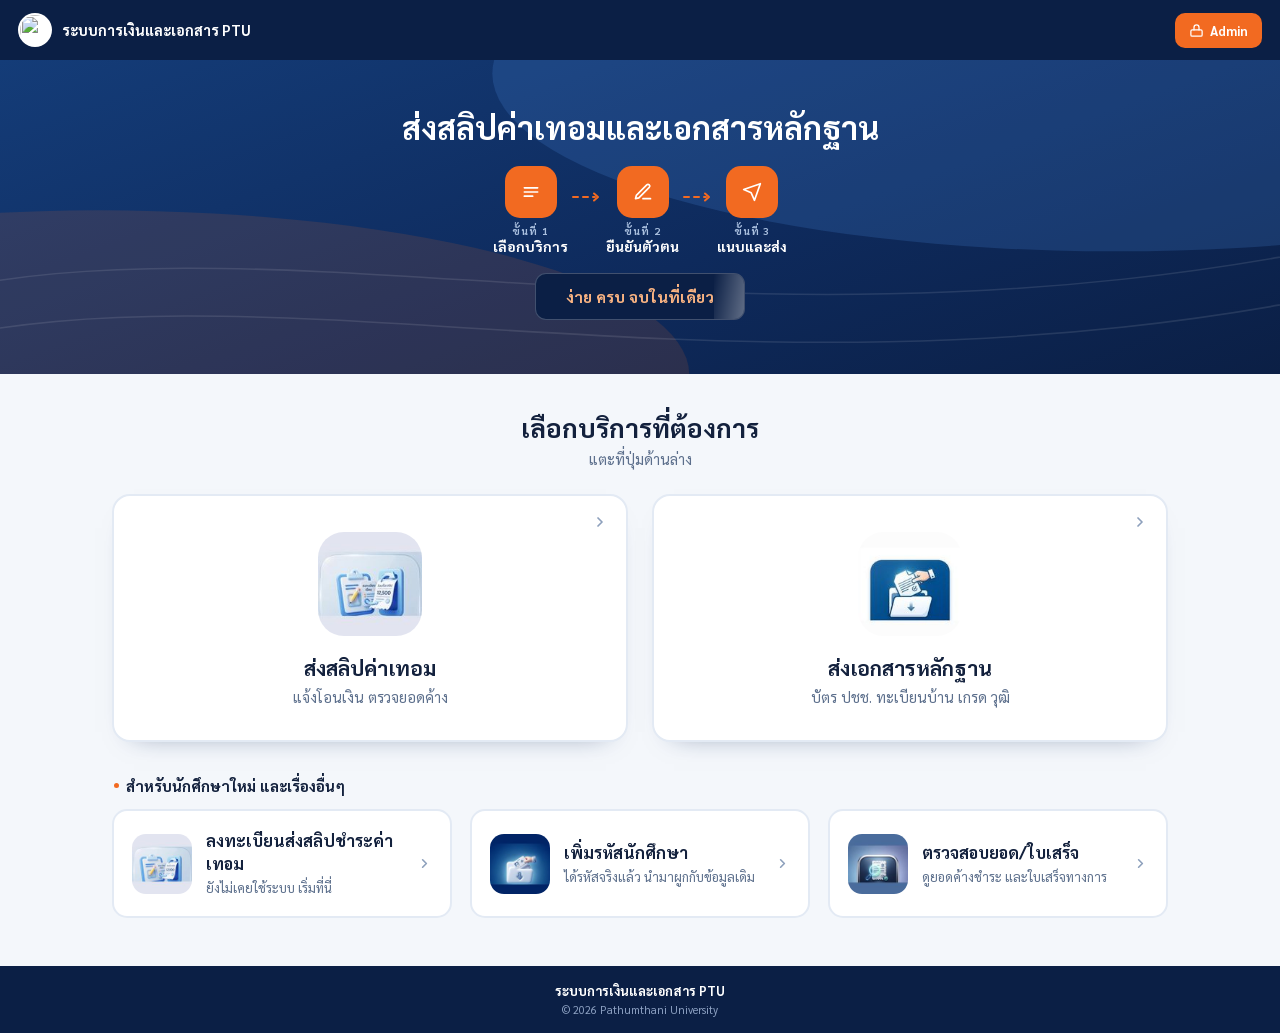
==== index.html @ a4161650 "Add files via upload" ====
<!doctype html>
<html lang="th">
<head>
<meta charset="utf-8">
<meta name="viewport" content="width=device-width,initial-scale=1,viewport-fit=cover">
<title>ระบบการเงินและเอกสาร PTU</title>
<link rel="icon" href="logo.png">
<link rel="manifest" href="manifest.json">
<meta name="theme-color" content="#0B1F45">
<link rel="apple-touch-icon" href="icon-192.png">
<link rel="stylesheet" href="https://fonts.googleapis.com/css2?family=Sarabun:wght@400;600;700&display=swap">
<style>
*{box-sizing:border-box;-webkit-tap-highlight-color:transparent}
body{margin:0;font-family:Sarabun,system-ui,sans-serif;color:#13213D;background:#F4F7FB;
min-height:100dvh;display:flex;flex-direction:column}
@keyframes up{from{opacity:0;transform:translateY(20px)}to{opacity:1;transform:none}}
@keyframes pop{0%{opacity:0;transform:scale(.88)}60%{transform:scale(1.04)}100%{opacity:1;transform:scale(1)}}
@keyframes dash{to{stroke-dashoffset:-20}}
@keyframes sweep{0%{transform:translateX(-120%)}60%,100%{transform:translateX(230%)}}
.u{animation:up .65s cubic-bezier(.2,.8,.3,1) both}
.p{animation:pop .55s cubic-bezier(.2,.9,.3,1.1) both}
.dash{stroke-dasharray:5 5;animation:dash 1.1s linear infinite}

header{background:#0B1F45;height:60px;padding:0 18px;display:flex;align-items:center;
justify-content:space-between;gap:12px;padding-top:env(safe-area-inset-top);height:calc(60px + env(safe-area-inset-top))}
.brand{display:flex;align-items:center;gap:10px;min-width:0}
.brand img{width:34px;height:34px;border-radius:50%;background:#fff;object-fit:contain;padding:2px;flex-shrink:0}
.brand span{color:#fff;font-size:14.5px;font-weight:700;white-space:nowrap;overflow:hidden;text-overflow:ellipsis}
.admin{display:flex;align-items:center;gap:6px;text-decoration:none;color:#fff;font-size:13px;font-weight:700;
background:#F26A21;border-radius:10px;padding:9px 14px;flex-shrink:0;transition:filter .18s,transform .18s}
.admin:active{transform:scale(.95)}

.hero{position:relative;overflow:hidden;background:linear-gradient(160deg,#143C78,#0E2A5C 58%,#0B1F45);
padding:26px 20px 28px;text-align:center}
.hero svg.bg{position:absolute;inset:0;width:100%;height:100%}
.hero h1{position:relative;margin:0;color:#fff;font-size:22px;font-weight:700;line-height:1.45}
.steps{position:relative;display:flex;align-items:center;justify-content:center;gap:4px;margin-top:16px;flex-wrap:wrap}
.step{text-align:center}
.step i{display:flex;width:42px;height:42px;margin:0 auto;border-radius:13px;background:#F26A21;
align-items:center;justify-content:center}
.step b{display:block;color:#A9BFDE;font-size:9.5px;font-weight:700;letter-spacing:1.1px;margin-top:6px}
.step em{display:block;color:#fff;font-size:12px;font-weight:700;font-style:normal}
.badge{position:relative;overflow:hidden;display:inline-block;margin-top:18px;background:#0B1F45;
border:1px solid rgba(255,255,255,.22);color:#F9B382;font-size:14px;font-weight:700;padding:11px 24px;border-radius:11px}
.badge::after{content:"";position:absolute;top:0;bottom:0;width:40%;
background:linear-gradient(100deg,transparent,rgba(255,255,255,.42),transparent);animation:sweep 4.5s ease-in-out infinite}

main{flex:1;width:100%;max-width:720px;margin:0 auto;padding:20px 18px calc(24px + env(safe-area-inset-bottom))}
.lead{text-align:center}
.lead h2{margin:0;font-size:19px;font-weight:700}
.lead p{margin:5px 0 0;font-size:13.5px;color:#5C6F8C}
.stack{display:flex;flex-direction:column;gap:13px;margin-top:16px}
.tile,.row{display:flex;align-items:center;gap:14px;text-decoration:none;color:inherit;background:#fff;
border:2px solid #E3EAF4;border-radius:18px;padding:16px;
transition:transform .22s cubic-bezier(.2,.8,.3,1),box-shadow .22s,border-color .22s}
.tile{box-shadow:0 12px 26px -22px rgba(14,42,92,.6)}
.row{border-radius:15px;padding:13px 14px}
.tile:hover,.row:hover{transform:translateY(-4px);border-color:#F26A21;box-shadow:0 20px 36px -24px rgba(14,42,92,.55)}
.tile:active,.row:active{transform:translateY(0) scale(.99)}
.ico{border-radius:16px;overflow:hidden;flex-shrink:0}
.tile .ico{width:60px;height:60px}
.row .ico{width:48px;height:48px;border-radius:14px}
.ico img{width:100%;height:100%;object-fit:cover;display:block}
.tx{flex:1;min-width:0}
.tile .tx b{font-size:17.5px}
.row .tx b{font-size:15.5px}
.tx b{display:block;font-weight:700;line-height:1.35}
.tx span{display:block;font-size:13px;color:#5C6F8C;margin-top:4px;line-height:1.5}
.arw{flex-shrink:0;transition:transform .2s}
.tile:hover .arw,.row:hover .arw{transform:translateX(3px)}
.sect{display:flex;align-items:center;gap:7px;margin:22px 0 10px 2px}
.sect i{width:5px;height:5px;border-radius:50%;background:#F26A21}
.sect b{font-size:13px;font-weight:700}

footer{background:#0B1F45;padding:16px 20px calc(16px + env(safe-area-inset-bottom));text-align:center}
footer b{display:block;color:#fff;font-size:13px;font-weight:700}
footer span{display:block;color:#8FA3C4;font-size:11px;margin-top:3px}
@media (min-width:900px){
  .hero{padding:44px 32px 50px}
  .hero h1{font-size:32px}
  .hero h1 br{display:none}
  .step i{width:52px;height:52px;border-radius:15px}
  .step em{font-size:14px}
  .step b{font-size:10.5px}
  .badge{font-size:15.5px;padding:12px 30px}
  main{max-width:1120px;padding:36px 32px 48px}
  .lead h2{font-size:26px}
  .lead p{font-size:15px}
  .duo{display:grid;grid-template-columns:repeat(2,minmax(0,1fr));gap:24px;margin-top:26px}
  .duo .tile{flex-direction:column;text-align:center;padding:36px 28px 32px;position:relative;gap:18px}
  .duo .tile .ico{width:104px;height:104px;border-radius:26px}
  .duo .tile .tx b{font-size:21px}
  .duo .tile .tx span{font-size:14.5px}
  .duo .tile .arw{position:absolute;top:18px;right:18px}
  .sect{margin:34px 0 14px 2px}
  .sect b{font-size:15px}
  .trio{display:grid;grid-template-columns:repeat(3,minmax(0,1fr));gap:18px}
  .trio .row{padding:18px}
  .trio .row .ico{width:60px;height:60px}
  .trio .row .tx b{font-size:16.5px}
}
@media (min-width:1400px){ main{max-width:1240px} }
@media (prefers-reduced-motion:reduce){*{animation:none!important;transition:none!important}}
</style>
</head>
<body>

<header>
  <div class="brand"><img src="logo.png" alt=""><span>ระบบการเงินและเอกสาร PTU</span></div>
  <a class="admin" href="docs.html#admin">
    <svg width="15" height="15" viewBox="0 0 24 24" fill="none" stroke="#fff" stroke-width="2" stroke-linecap="round" stroke-linejoin="round" aria-hidden="true"><rect x="3" y="11" width="18" height="10" rx="2"/><path d="M8 11V7a4 4 0 0 1 8 0v4"/></svg>
    Admin</a>
</header>

<div class="hero">
  <svg class="bg" viewBox="0 0 390 230" preserveAspectRatio="none" aria-hidden="true">
    <ellipse cx="340" cy="10" rx="190" ry="130" fill="#4A8BE0" opacity=".2"/>
    <ellipse cx="30" cy="230" rx="180" ry="120" fill="#F26A21" opacity=".13"/>
    <g fill="none" stroke="#fff" stroke-width="1.1" opacity=".1"><path d="M-20 170 C 90 110, 230 230, 420 130"/><path d="M-20 205 C 90 145, 230 265, 420 165"/></g>
  </svg>
  <h1 class="u">ส่งสลิปค่าเทอม<br>และเอกสารหลักฐาน</h1>
  <div class="steps">
    <div class="step p" style="animation-delay:.15s"><i><svg width="20" height="20" viewBox="0 0 24 24" fill="none" stroke="#fff" stroke-width="2" stroke-linecap="round" aria-hidden="true"><path d="M4 7h16M4 12h16M4 17h10"/></svg></i><b>ขั้นที่ 1</b><em>เลือกบริการ</em></div>
    <svg width="30" height="10" viewBox="0 0 30 10" fill="none" aria-hidden="true" style="margin-bottom:28px"><path class="dash" d="M1 5h22" stroke="#F26A21" stroke-width="2" stroke-linecap="round"/><path d="m22 1.5 4 3.5-4 3.5" stroke="#F26A21" stroke-width="2" stroke-linecap="round" stroke-linejoin="round"/></svg>
    <div class="step p" style="animation-delay:.3s"><i><svg width="20" height="20" viewBox="0 0 24 24" fill="none" stroke="#fff" stroke-width="2" stroke-linecap="round" stroke-linejoin="round" aria-hidden="true"><path d="M12 20h9"/><path d="M16.5 3.5a2.1 2.1 0 0 1 3 3L7 19l-4 1 1-4Z"/></svg></i><b>ขั้นที่ 2</b><em>ยืนยันตัวตน</em></div>
    <svg width="30" height="10" viewBox="0 0 30 10" fill="none" aria-hidden="true" style="margin-bottom:28px"><path class="dash" d="M1 5h22" stroke="#F26A21" stroke-width="2" stroke-linecap="round"/><path d="m22 1.5 4 3.5-4 3.5" stroke="#F26A21" stroke-width="2" stroke-linecap="round" stroke-linejoin="round"/></svg>
    <div class="step p" style="animation-delay:.45s"><i><svg width="20" height="20" viewBox="0 0 24 24" fill="none" stroke="#fff" stroke-width="2" stroke-linecap="round" stroke-linejoin="round" aria-hidden="true"><path d="m22 2-7 20-4-9-9-4Z"/></svg></i><b>ขั้นที่ 3</b><em>แนบและส่ง</em></div>
  </div>
  <div class="badge u" style="animation-delay:.6s">ง่าย ครบ จบในที่เดียว</div>
</div>

<main>
  <div class="lead u" style="animation-delay:.45s">
    <h2>เลือกบริการที่ต้องการ</h2>
    <p>แตะที่ปุ่มด้านล่าง</p>
  </div>

  <div class="stack duo">
    <a class="tile u" style="animation-delay:.6s" href="https://script.google.com/macros/s/AKfycbxVD47cLabkuZlfe2T8d31S-Cfo8j84f1eBBVYE61NaCPPn97bfvMx2ZOG9tn7QmLOdkg/exec?m=pay">
      <span class="ico"><img src="[data-uri]" alt=""></span>
      <span class="tx"><b>ส่งสลิปค่าเทอม</b><span>แจ้งโอนเงิน ตรวจยอดค้าง</span></span>
      <svg class="arw" width="16" height="16" viewBox="0 0 24 24" fill="none" stroke="#8DA0BC" stroke-width="2.6" stroke-linecap="round" stroke-linejoin="round" aria-hidden="true"><path d="m9 6 6 6-6 6"/></svg>
    </a>

    <a class="tile u" style="animation-delay:.72s" href="docs.html">
      <span class="ico"><img src="[data-uri]" alt=""></span>
      <span class="tx"><b>ส่งเอกสารหลักฐาน</b><span>บัตร ปชช. ทะเบียนบ้าน เกรด วุฒิ</span></span>
      <svg class="arw" width="16" height="16" viewBox="0 0 24 24" fill="none" stroke="#8DA0BC" stroke-width="2.6" stroke-linecap="round" stroke-linejoin="round" aria-hidden="true"><path d="m9 6 6 6-6 6"/></svg>
    </a>
  </div>

  <div class="sect u" style="animation-delay:.84s"><i></i><b>สำหรับนักศึกษาใหม่ และเรื่องอื่นๆ</b></div>

  <div class="stack trio" style="margin-top:0">
    <a class="row u" style="animation-delay:.9s" href="https://script.google.com/macros/s/AKfycbxVD47cLabkuZlfe2T8d31S-Cfo8j84f1eBBVYE61NaCPPn97bfvMx2ZOG9tn7QmLOdkg/exec?m=register">
      <span class="ico"><img src="[data-uri]" alt=""></span>
      <span class="tx"><b>ลงทะเบียนส่งสลิปชำระค่าเทอม</b><span>ยังไม่เคยใช้ระบบ เริ่มที่นี่</span></span>
      <svg class="arw" width="15" height="15" viewBox="0 0 24 24" fill="none" stroke="#8DA0BC" stroke-width="2.6" stroke-linecap="round" stroke-linejoin="round" aria-hidden="true"><path d="m9 6 6 6-6 6"/></svg>
    </a>

    <a class="row u" style="animation-delay:.96s" href="https://script.google.com/macros/s/AKfycbxVD47cLabkuZlfe2T8d31S-Cfo8j84f1eBBVYE61NaCPPn97bfvMx2ZOG9tn7QmLOdkg/exec?m=linkid">
      <span class="ico"><img src="[data-uri]" alt=""></span>
      <span class="tx"><b>เพิ่มรหัสนักศึกษา</b><span>ได้รหัสจริงแล้ว นำมาผูกกับข้อมูลเดิม</span></span>
      <svg class="arw" width="15" height="15" viewBox="0 0 24 24" fill="none" stroke="#8DA0BC" stroke-width="2.6" stroke-linecap="round" stroke-linejoin="round" aria-hidden="true"><path d="m9 6 6 6-6 6"/></svg>
    </a>

    <a class="row u" style="animation-delay:1.02s" href="https://script.google.com/macros/s/AKfycbxVD47cLabkuZlfe2T8d31S-Cfo8j84f1eBBVYE61NaCPPn97bfvMx2ZOG9tn7QmLOdkg/exec?m=check">
      <span class="ico"><img src="[data-uri]" alt=""></span>
      <span class="tx"><b>ตรวจสอบยอด/ใบเสร็จ</b><span>ดูยอดค้างชำระ และใบเสร็จทางการ</span></span>
      <svg class="arw" width="15" height="15" viewBox="0 0 24 24" fill="none" stroke="#8DA0BC" stroke-width="2.6" stroke-linecap="round" stroke-linejoin="round" aria-hidden="true"><path d="m9 6 6 6-6 6"/></svg>
    </a>
  </div>
</main>

<footer>
  <b>ระบบการเงินและเอกสาร PTU</b>
  <span>© 2026 Pathumthani University</span>
</footer>

<script>
if ("serviceWorker" in navigator) addEventListener("load", () => navigator.serviceWorker.register("sw.js"));
</script>
</body>
</html>
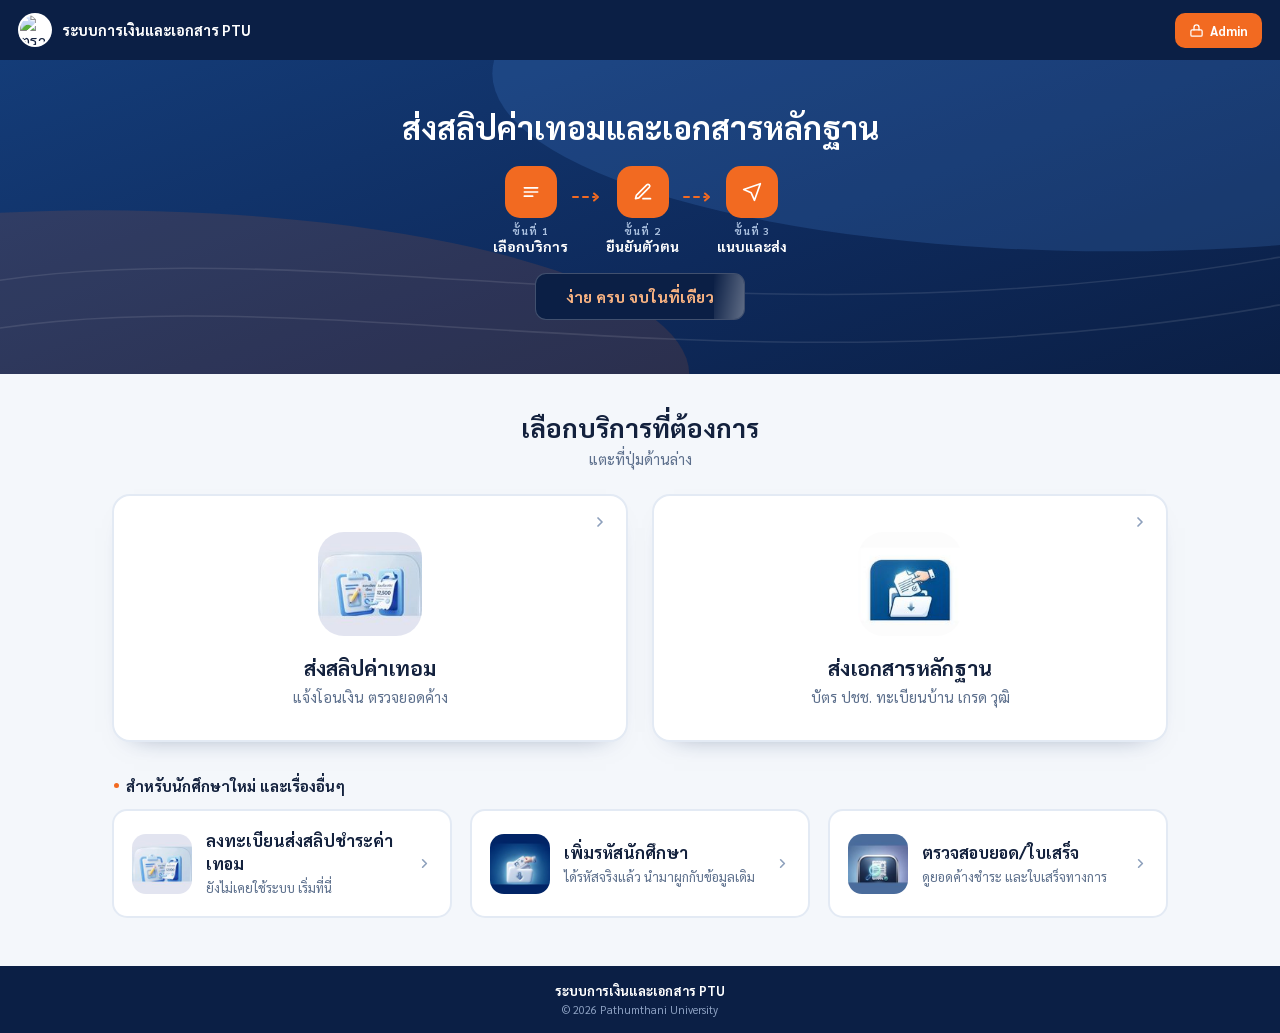
==== commit e1320646: "index.html" ====
--- a/index.html
+++ b/index.html
@@ -4,7 +4,7 @@
 <meta charset="utf-8">
 <meta name="viewport" content="width=device-width,initial-scale=1,viewport-fit=cover">
 <title>ระบบการเงินและเอกสาร PTU</title>
-<link rel="icon" href="logo.png">
+<link rel="icon" href="https://drive.google.com/thumbnail?id=1Hpv6E8GYSJrSKh2W8obbDp5cGuD-dOIj&sz=w400">
 <link rel="manifest" href="manifest.json">
 <meta name="theme-color" content="#0B1F45">
 <link rel="apple-touch-icon" href="icon-192.png">
@@ -106,8 +106,8 @@
 <body>
 
 <header>
-  <div class="brand"><img src="logo.png" alt=""><span>ระบบการเงินและเอกสาร PTU</span></div>
-  <a class="admin" href="docs.html#admin">
+  <div class="brand"><img src="https://drive.google.com/thumbnail?id=1Hpv6E8GYSJrSKh2W8obbDp5cGuD-dOIj&sz=w400" alt="ตรามหาวิทยาลัยปทุมธานี"><span>ระบบการเงินและเอกสาร PTU</span></div>
+  <a class="admin" href="app.html?step=admin">
     <svg width="15" height="15" viewBox="0 0 24 24" fill="none" stroke="#fff" stroke-width="2" stroke-linecap="round" stroke-linejoin="round" aria-hidden="true"><rect x="3" y="11" width="18" height="10" rx="2"/><path d="M8 11V7a4 4 0 0 1 8 0v4"/></svg>
     Admin</a>
 </header>
@@ -136,7 +136,7 @@
   </div>
 
   <div class="stack duo">
-    <a class="tile u" style="animation-delay:.6s" href="https://script.google.com/macros/s/AKfycbxVD47cLabkuZlfe2T8d31S-Cfo8j84f1eBBVYE61NaCPPn97bfvMx2ZOG9tn7QmLOdkg/exec?m=pay">
+    <a class="tile u" style="animation-delay:.6s" href="pay.html">
       <span class="ico"><img src="[data-uri]" alt=""></span>
       <span class="tx"><b>ส่งสลิปค่าเทอม</b><span>แจ้งโอนเงิน ตรวจยอดค้าง</span></span>
       <svg class="arw" width="16" height="16" viewBox="0 0 24 24" fill="none" stroke="#8DA0BC" stroke-width="2.6" stroke-linecap="round" stroke-linejoin="round" aria-hidden="true"><path d="m9 6 6 6-6 6"/></svg>
@@ -152,19 +152,19 @@
   <div class="sect u" style="animation-delay:.84s"><i></i><b>สำหรับนักศึกษาใหม่ และเรื่องอื่นๆ</b></div>
 
   <div class="stack trio" style="margin-top:0">
-    <a class="row u" style="animation-delay:.9s" href="https://script.google.com/macros/s/AKfycbxVD47cLabkuZlfe2T8d31S-Cfo8j84f1eBBVYE61NaCPPn97bfvMx2ZOG9tn7QmLOdkg/exec?m=register">
+    <a class="row u" style="animation-delay:.9s" href="register.html">
       <span class="ico"><img src="[data-uri]" alt=""></span>
       <span class="tx"><b>ลงทะเบียนส่งสลิปชำระค่าเทอม</b><span>ยังไม่เคยใช้ระบบ เริ่มที่นี่</span></span>
       <svg class="arw" width="15" height="15" viewBox="0 0 24 24" fill="none" stroke="#8DA0BC" stroke-width="2.6" stroke-linecap="round" stroke-linejoin="round" aria-hidden="true"><path d="m9 6 6 6-6 6"/></svg>
     </a>
 
-    <a class="row u" style="animation-delay:.96s" href="https://script.google.com/macros/s/AKfycbxVD47cLabkuZlfe2T8d31S-Cfo8j84f1eBBVYE61NaCPPn97bfvMx2ZOG9tn7QmLOdkg/exec?m=linkid">
+    <a class="row u" style="animation-delay:.96s" href="linkid.html">
       <span class="ico"><img src="[data-uri]" alt=""></span>
       <span class="tx"><b>เพิ่มรหัสนักศึกษา</b><span>ได้รหัสจริงแล้ว นำมาผูกกับข้อมูลเดิม</span></span>
       <svg class="arw" width="15" height="15" viewBox="0 0 24 24" fill="none" stroke="#8DA0BC" stroke-width="2.6" stroke-linecap="round" stroke-linejoin="round" aria-hidden="true"><path d="m9 6 6 6-6 6"/></svg>
     </a>
 
-    <a class="row u" style="animation-delay:1.02s" href="https://script.google.com/macros/s/AKfycbxVD47cLabkuZlfe2T8d31S-Cfo8j84f1eBBVYE61NaCPPn97bfvMx2ZOG9tn7QmLOdkg/exec?m=check">
+    <a class="row u" style="animation-delay:1.02s" href="check.html">
       <span class="ico"><img src="[data-uri]" alt=""></span>
       <span class="tx"><b>ตรวจสอบยอด/ใบเสร็จ</b><span>ดูยอดค้างชำระ และใบเสร็จทางการ</span></span>
       <svg class="arw" width="15" height="15" viewBox="0 0 24 24" fill="none" stroke="#8DA0BC" stroke-width="2.6" stroke-linecap="round" stroke-linejoin="round" aria-hidden="true"><path d="m9 6 6 6-6 6"/></svg>
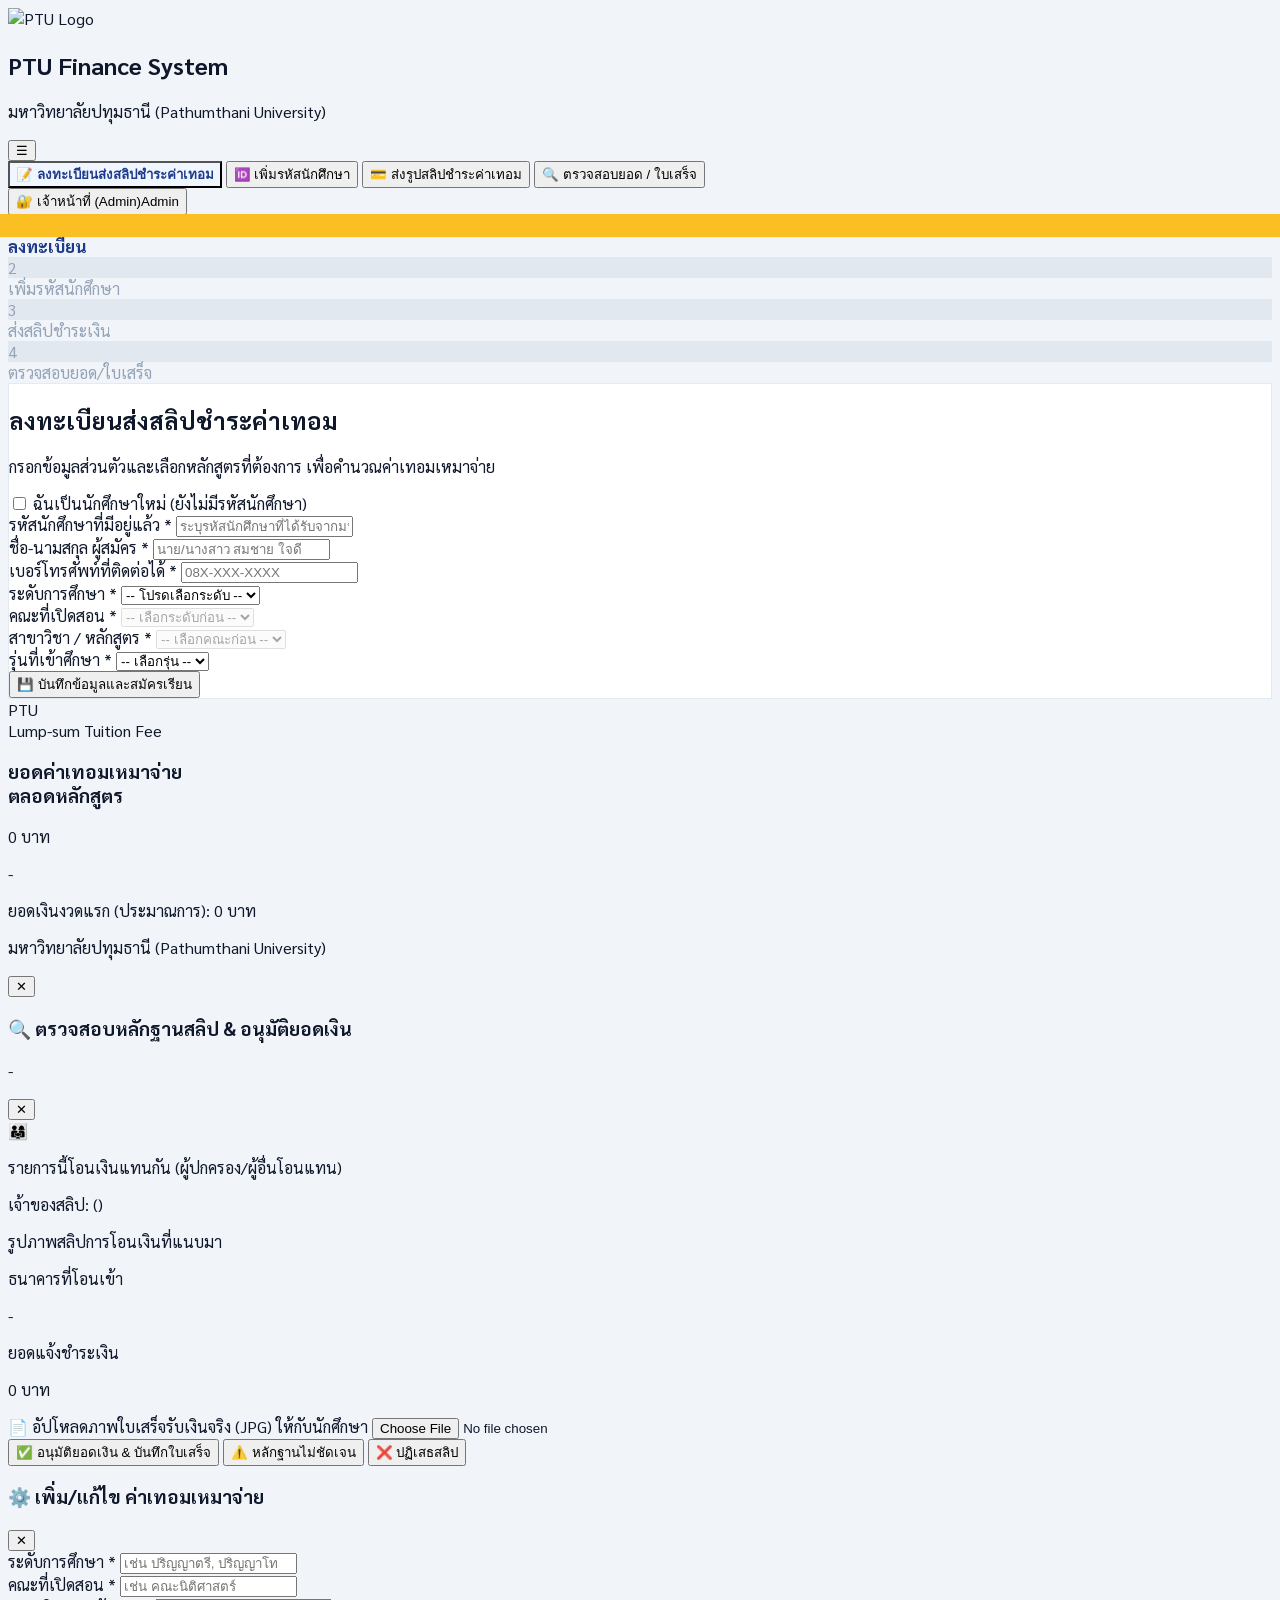
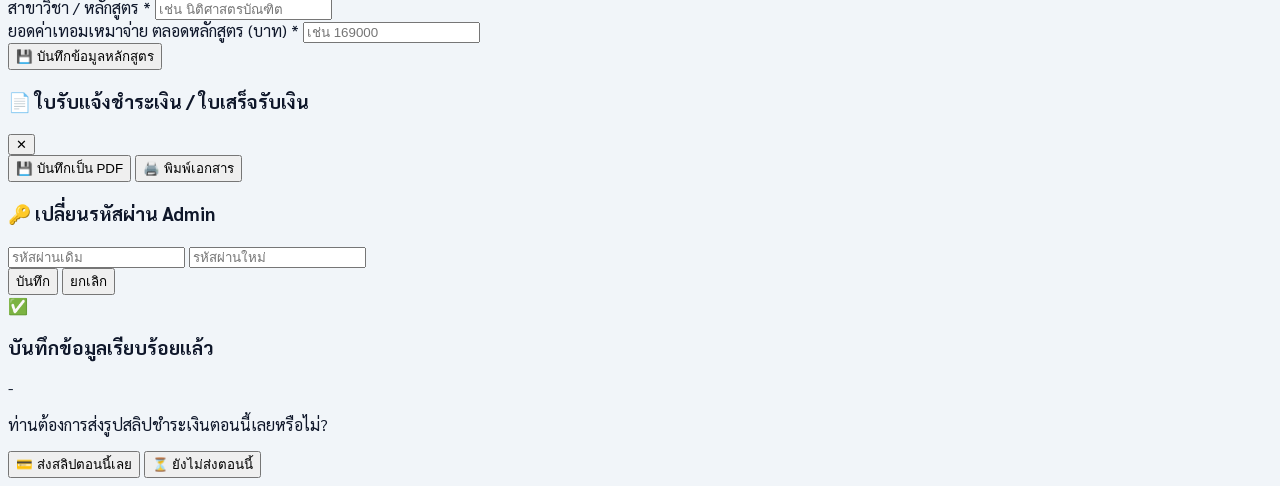
==== commit d013e8b5: "Add files via upload" ====
--- a/index.html
+++ b/index.html
@@ -1,184 +1,2795 @@
-<!doctype html>
-<html lang="th">
-<head>
-<meta charset="utf-8">
-<meta name="viewport" content="width=device-width,initial-scale=1,viewport-fit=cover">
-<title>ระบบการเงินและเอกสาร PTU</title>
-<link rel="icon" href="https://drive.google.com/thumbnail?id=1Hpv6E8GYSJrSKh2W8obbDp5cGuD-dOIj&sz=w400">
-<link rel="manifest" href="manifest.json">
-<meta name="theme-color" content="#0B1F45">
-<link rel="apple-touch-icon" href="icon-192.png">
-<link rel="stylesheet" href="https://fonts.googleapis.com/css2?family=Sarabun:wght@400;600;700&display=swap">
-<style>
-*{box-sizing:border-box;-webkit-tap-highlight-color:transparent}
-body{margin:0;font-family:Sarabun,system-ui,sans-serif;color:#13213D;background:#F4F7FB;
-min-height:100dvh;display:flex;flex-direction:column}
-@keyframes up{from{opacity:0;transform:translateY(20px)}to{opacity:1;transform:none}}
-@keyframes pop{0%{opacity:0;transform:scale(.88)}60%{transform:scale(1.04)}100%{opacity:1;transform:scale(1)}}
-@keyframes dash{to{stroke-dashoffset:-20}}
-@keyframes sweep{0%{transform:translateX(-120%)}60%,100%{transform:translateX(230%)}}
-.u{animation:up .65s cubic-bezier(.2,.8,.3,1) both}
-.p{animation:pop .55s cubic-bezier(.2,.9,.3,1.1) both}
-.dash{stroke-dasharray:5 5;animation:dash 1.1s linear infinite}
-
-header{background:#0B1F45;height:60px;padding:0 18px;display:flex;align-items:center;
-justify-content:space-between;gap:12px;padding-top:env(safe-area-inset-top);height:calc(60px + env(safe-area-inset-top))}
-.brand{display:flex;align-items:center;gap:10px;min-width:0}
-.brand img{width:34px;height:34px;border-radius:50%;background:#fff;object-fit:contain;padding:2px;flex-shrink:0}
-.brand span{color:#fff;font-size:14.5px;font-weight:700;white-space:nowrap;overflow:hidden;text-overflow:ellipsis}
-.admin{display:flex;align-items:center;gap:6px;text-decoration:none;color:#fff;font-size:13px;font-weight:700;
-background:#F26A21;border-radius:10px;padding:9px 14px;flex-shrink:0;transition:filter .18s,transform .18s}
-.admin:active{transform:scale(.95)}
-
-.hero{position:relative;overflow:hidden;background:linear-gradient(160deg,#143C78,#0E2A5C 58%,#0B1F45);
-padding:26px 20px 28px;text-align:center}
-.hero svg.bg{position:absolute;inset:0;width:100%;height:100%}
-.hero h1{position:relative;margin:0;color:#fff;font-size:22px;font-weight:700;line-height:1.45}
-.steps{position:relative;display:flex;align-items:center;justify-content:center;gap:4px;margin-top:16px;flex-wrap:wrap}
-.step{text-align:center}
-.step i{display:flex;width:42px;height:42px;margin:0 auto;border-radius:13px;background:#F26A21;
-align-items:center;justify-content:center}
-.step b{display:block;color:#A9BFDE;font-size:9.5px;font-weight:700;letter-spacing:1.1px;margin-top:6px}
-.step em{display:block;color:#fff;font-size:12px;font-weight:700;font-style:normal}
-.badge{position:relative;overflow:hidden;display:inline-block;margin-top:18px;background:#0B1F45;
-border:1px solid rgba(255,255,255,.22);color:#F9B382;font-size:14px;font-weight:700;padding:11px 24px;border-radius:11px}
-.badge::after{content:"";position:absolute;top:0;bottom:0;width:40%;
-background:linear-gradient(100deg,transparent,rgba(255,255,255,.42),transparent);animation:sweep 4.5s ease-in-out infinite}
-
-main{flex:1;width:100%;max-width:720px;margin:0 auto;padding:20px 18px calc(24px + env(safe-area-inset-bottom))}
-.lead{text-align:center}
-.lead h2{margin:0;font-size:19px;font-weight:700}
-.lead p{margin:5px 0 0;font-size:13.5px;color:#5C6F8C}
-.stack{display:flex;flex-direction:column;gap:13px;margin-top:16px}
-.tile,.row{display:flex;align-items:center;gap:14px;text-decoration:none;color:inherit;background:#fff;
-border:2px solid #E3EAF4;border-radius:18px;padding:16px;
-transition:transform .22s cubic-bezier(.2,.8,.3,1),box-shadow .22s,border-color .22s}
-.tile{box-shadow:0 12px 26px -22px rgba(14,42,92,.6)}
-.row{border-radius:15px;padding:13px 14px}
-.tile:hover,.row:hover{transform:translateY(-4px);border-color:#F26A21;box-shadow:0 20px 36px -24px rgba(14,42,92,.55)}
-.tile:active,.row:active{transform:translateY(0) scale(.99)}
-.ico{border-radius:16px;overflow:hidden;flex-shrink:0}
-.tile .ico{width:60px;height:60px}
-.row .ico{width:48px;height:48px;border-radius:14px}
-.ico img{width:100%;height:100%;object-fit:cover;display:block}
-.tx{flex:1;min-width:0}
-.tile .tx b{font-size:17.5px}
-.row .tx b{font-size:15.5px}
-.tx b{display:block;font-weight:700;line-height:1.35}
-.tx span{display:block;font-size:13px;color:#5C6F8C;margin-top:4px;line-height:1.5}
-.arw{flex-shrink:0;transition:transform .2s}
-.tile:hover .arw,.row:hover .arw{transform:translateX(3px)}
-.sect{display:flex;align-items:center;gap:7px;margin:22px 0 10px 2px}
-.sect i{width:5px;height:5px;border-radius:50%;background:#F26A21}
-.sect b{font-size:13px;font-weight:700}
-
-footer{background:#0B1F45;padding:16px 20px calc(16px + env(safe-area-inset-bottom));text-align:center}
-footer b{display:block;color:#fff;font-size:13px;font-weight:700}
-footer span{display:block;color:#8FA3C4;font-size:11px;margin-top:3px}
-@media (min-width:900px){
-  .hero{padding:44px 32px 50px}
-  .hero h1{font-size:32px}
-  .hero h1 br{display:none}
-  .step i{width:52px;height:52px;border-radius:15px}
-  .step em{font-size:14px}
-  .step b{font-size:10.5px}
-  .badge{font-size:15.5px;padding:12px 30px}
-  main{max-width:1120px;padding:36px 32px 48px}
-  .lead h2{font-size:26px}
-  .lead p{font-size:15px}
-  .duo{display:grid;grid-template-columns:repeat(2,minmax(0,1fr));gap:24px;margin-top:26px}
-  .duo .tile{flex-direction:column;text-align:center;padding:36px 28px 32px;position:relative;gap:18px}
-  .duo .tile .ico{width:104px;height:104px;border-radius:26px}
-  .duo .tile .tx b{font-size:21px}
-  .duo .tile .tx span{font-size:14.5px}
-  .duo .tile .arw{position:absolute;top:18px;right:18px}
-  .sect{margin:34px 0 14px 2px}
-  .sect b{font-size:15px}
-  .trio{display:grid;grid-template-columns:repeat(3,minmax(0,1fr));gap:18px}
-  .trio .row{padding:18px}
-  .trio .row .ico{width:60px;height:60px}
-  .trio .row .tx b{font-size:16.5px}
-}
-@media (min-width:1400px){ main{max-width:1240px} }
-@media (prefers-reduced-motion:reduce){*{animation:none!important;transition:none!important}}
-</style>
-</head>
-<body>
-
-<header>
-  <div class="brand"><img src="https://drive.google.com/thumbnail?id=1Hpv6E8GYSJrSKh2W8obbDp5cGuD-dOIj&sz=w400" alt="ตรามหาวิทยาลัยปทุมธานี"><span>ระบบการเงินและเอกสาร PTU</span></div>
-  <a class="admin" href="app.html?step=admin">
-    <svg width="15" height="15" viewBox="0 0 24 24" fill="none" stroke="#fff" stroke-width="2" stroke-linecap="round" stroke-linejoin="round" aria-hidden="true"><rect x="3" y="11" width="18" height="10" rx="2"/><path d="M8 11V7a4 4 0 0 1 8 0v4"/></svg>
-    Admin</a>
-</header>
-
-<div class="hero">
-  <svg class="bg" viewBox="0 0 390 230" preserveAspectRatio="none" aria-hidden="true">
-    <ellipse cx="340" cy="10" rx="190" ry="130" fill="#4A8BE0" opacity=".2"/>
-    <ellipse cx="30" cy="230" rx="180" ry="120" fill="#F26A21" opacity=".13"/>
-    <g fill="none" stroke="#fff" stroke-width="1.1" opacity=".1"><path d="M-20 170 C 90 110, 230 230, 420 130"/><path d="M-20 205 C 90 145, 230 265, 420 165"/></g>
-  </svg>
-  <h1 class="u">ส่งสลิปค่าเทอม<br>และเอกสารหลักฐาน</h1>
-  <div class="steps">
-    <div class="step p" style="animation-delay:.15s"><i><svg width="20" height="20" viewBox="0 0 24 24" fill="none" stroke="#fff" stroke-width="2" stroke-linecap="round" aria-hidden="true"><path d="M4 7h16M4 12h16M4 17h10"/></svg></i><b>ขั้นที่ 1</b><em>เลือกบริการ</em></div>
-    <svg width="30" height="10" viewBox="0 0 30 10" fill="none" aria-hidden="true" style="margin-bottom:28px"><path class="dash" d="M1 5h22" stroke="#F26A21" stroke-width="2" stroke-linecap="round"/><path d="m22 1.5 4 3.5-4 3.5" stroke="#F26A21" stroke-width="2" stroke-linecap="round" stroke-linejoin="round"/></svg>
-    <div class="step p" style="animation-delay:.3s"><i><svg width="20" height="20" viewBox="0 0 24 24" fill="none" stroke="#fff" stroke-width="2" stroke-linecap="round" stroke-linejoin="round" aria-hidden="true"><path d="M12 20h9"/><path d="M16.5 3.5a2.1 2.1 0 0 1 3 3L7 19l-4 1 1-4Z"/></svg></i><b>ขั้นที่ 2</b><em>ยืนยันตัวตน</em></div>
-    <svg width="30" height="10" viewBox="0 0 30 10" fill="none" aria-hidden="true" style="margin-bottom:28px"><path class="dash" d="M1 5h22" stroke="#F26A21" stroke-width="2" stroke-linecap="round"/><path d="m22 1.5 4 3.5-4 3.5" stroke="#F26A21" stroke-width="2" stroke-linecap="round" stroke-linejoin="round"/></svg>
-    <div class="step p" style="animation-delay:.45s"><i><svg width="20" height="20" viewBox="0 0 24 24" fill="none" stroke="#fff" stroke-width="2" stroke-linecap="round" stroke-linejoin="round" aria-hidden="true"><path d="m22 2-7 20-4-9-9-4Z"/></svg></i><b>ขั้นที่ 3</b><em>แนบและส่ง</em></div>
-  </div>
-  <div class="badge u" style="animation-delay:.6s">ง่าย ครบ จบในที่เดียว</div>
-</div>
-
-<main>
-  <div class="lead u" style="animation-delay:.45s">
-    <h2>เลือกบริการที่ต้องการ</h2>
-    <p>แตะที่ปุ่มด้านล่าง</p>
-  </div>
-
-  <div class="stack duo">
-    <a class="tile u" style="animation-delay:.6s" href="pay.html">
-      <span class="ico"><img src="[data-uri]" alt=""></span>
-      <span class="tx"><b>ส่งสลิปค่าเทอม</b><span>แจ้งโอนเงิน ตรวจยอดค้าง</span></span>
-      <svg class="arw" width="16" height="16" viewBox="0 0 24 24" fill="none" stroke="#8DA0BC" stroke-width="2.6" stroke-linecap="round" stroke-linejoin="round" aria-hidden="true"><path d="m9 6 6 6-6 6"/></svg>
-    </a>
-
-    <a class="tile u" style="animation-delay:.72s" href="docs.html">
-      <span class="ico"><img src="[data-uri]" alt=""></span>
-      <span class="tx"><b>ส่งเอกสารหลักฐาน</b><span>บัตร ปชช. ทะเบียนบ้าน เกรด วุฒิ</span></span>
-      <svg class="arw" width="16" height="16" viewBox="0 0 24 24" fill="none" stroke="#8DA0BC" stroke-width="2.6" stroke-linecap="round" stroke-linejoin="round" aria-hidden="true"><path d="m9 6 6 6-6 6"/></svg>
-    </a>
-  </div>
-
-  <div class="sect u" style="animation-delay:.84s"><i></i><b>สำหรับนักศึกษาใหม่ และเรื่องอื่นๆ</b></div>
-
-  <div class="stack trio" style="margin-top:0">
-    <a class="row u" style="animation-delay:.9s" href="register.html">
-      <span class="ico"><img src="[data-uri]" alt=""></span>
-      <span class="tx"><b>ลงทะเบียนส่งสลิปชำระค่าเทอม</b><span>ยังไม่เคยใช้ระบบ เริ่มที่นี่</span></span>
-      <svg class="arw" width="15" height="15" viewBox="0 0 24 24" fill="none" stroke="#8DA0BC" stroke-width="2.6" stroke-linecap="round" stroke-linejoin="round" aria-hidden="true"><path d="m9 6 6 6-6 6"/></svg>
-    </a>
-
-    <a class="row u" style="animation-delay:.96s" href="linkid.html">
-      <span class="ico"><img src="[data-uri]" alt=""></span>
-      <span class="tx"><b>เพิ่มรหัสนักศึกษา</b><span>ได้รหัสจริงแล้ว นำมาผูกกับข้อมูลเดิม</span></span>
-      <svg class="arw" width="15" height="15" viewBox="0 0 24 24" fill="none" stroke="#8DA0BC" stroke-width="2.6" stroke-linecap="round" stroke-linejoin="round" aria-hidden="true"><path d="m9 6 6 6-6 6"/></svg>
-    </a>
-
-    <a class="row u" style="animation-delay:1.02s" href="check.html">
-      <span class="ico"><img src="[data-uri]" alt=""></span>
-      <span class="tx"><b>ตรวจสอบยอด/ใบเสร็จ</b><span>ดูยอดค้างชำระ และใบเสร็จทางการ</span></span>
-      <svg class="arw" width="15" height="15" viewBox="0 0 24 24" fill="none" stroke="#8DA0BC" stroke-width="2.6" stroke-linecap="round" stroke-linejoin="round" aria-hidden="true"><path d="m9 6 6 6-6 6"/></svg>
-    </a>
-  </div>
-</main>
-
-<footer>
-  <b>ระบบการเงินและเอกสาร PTU</b>
-  <span>© 2026 Pathumthani University</span>
-</footer>
-
-<script>
-if ("serviceWorker" in navigator) addEventListener("load", () => navigator.serviceWorker.register("sw.js"));
-</script>
-</body>
-</html>
+<!DOCTYPE html>
+<html lang="th">
+<head>
+  <meta charset="UTF-8">
+  <meta name="viewport" content="width=device-width, initial-scale=1.0">
+  <title>PTU Finance - ระบบบริหารจัดการค่าเทอม มหาวิทยาลัยปทุมธานี</title>
+  <script src="https://cdn.tailwindcss.com"></script>
+  <link href="https://fonts.googleapis.com/css2?family=Sarabun:wght@300;400;500;600;700;800&display=swap" rel="stylesheet">
+  <style>
+    body { font-family: 'Sarabun', sans-serif; background-color: #f1f5f9; color: #0f172a; }
+    .nav-active { background-color: #eff6ff; color: #1e3a8a; font-weight: 800; }
+    .step-circle { background: #e2e8f0; border-color: #e2e8f0; color: #94a3b8; }
+    .step-label { color: #94a3b8; }
+    .step-line { background: #e2e8f0; }
+    .step-item.step-done .step-circle { background: #1e3a8a; border-color: #1e3a8a; color: #fff; }
+    .step-item.step-done .step-label { color: #1e3a8a; }
+    .step-item.step-done + .step-line { background: #1e3a8a; }
+    .step-item.step-active .step-circle { background: #fbbf24; border-color: #fbbf24; color: #1e293b; transform: scale(1.1); }
+    .step-item.step-active .step-label { color: #1e3a8a; font-weight: 900; }
+    .glass-effect { background: rgba(255, 255, 255, 0.95); backdrop-filter: blur(12px); border: 1px solid rgba(226, 232, 240, 0.9); }
+    .tab-content { display: none; }
+    .tab-content.active { display: block; }
+    .admin-subtab { display: none; }
+    .admin-subtab.active { display: block; }
+    /* Custom Scrollbars */
+    ::-webkit-scrollbar { width: 6px; height: 6px; }
+    ::-webkit-scrollbar-track { background: #f1f5f9; }
+    ::-webkit-scrollbar-thumb { background: #cbd5e1; border-radius: 9999px; }
+    ::-webkit-scrollbar-thumb:hover { background: #94a3b8; }
+    /* Print (พิมพ์เอกสาร): พิมพ์เฉพาะ #print-area เท่านั้น ส่วนอื่นใช้ display:none
+       เพื่อไม่ให้เหลือพื้นที่ว่างจนล้นไปหน้าที่ 2 (สาเหตุของปัญหาพิมพ์ซ้ำ/2 แผ่น) */
+    #print-area { display: none; }
+    @media print {
+      body > *:not(#print-area) { display: none !important; }
+      #print-area { display: block !important; }
+    }
+  </style>
+  <script src="https://cdnjs.cloudflare.com/ajax/libs/html2canvas/1.4.1/html2canvas.min.js"></script>
+  <script src="https://cdnjs.cloudflare.com/ajax/libs/jspdf/2.5.1/jspdf.umd.min.js"></script>
+</head>
+<body class="min-h-screen pb-16 flex flex-col justify-between">
+
+  <!-- NAVIGATION BAR -->
+  <nav class="bg-[#1e3a8a] text-white sticky top-0 z-40 shadow-xl border-b border-blue-900">
+    <div class="max-w-7xl mx-auto px-4 md:px-6 py-4">
+      <div class="flex justify-between items-center gap-4">
+        <div class="flex items-center gap-4 cursor-pointer shrink-0 min-w-0" onclick="switchTab('reg')">
+          <div class="bg-white p-0.5 rounded-2xl shadow-lg w-14 h-14 sm:w-16 sm:h-16 md:w-20 md:h-20 flex items-center justify-center overflow-hidden shrink-0">
+            <img src="https://drive.google.com/thumbnail?id=1Hpv6E8GYSJrSKh2W8obbDp5cGuD-dOIj&sz=w400" alt="PTU Logo" class="w-full h-full object-cover">
+          </div>
+          <div class="text-left min-w-0">
+            <h1 class="font-black text-[15px] sm:text-[18px] md:text-[26px] leading-tight tracking-tight uppercase truncate">PTU Finance System</h1>
+            <p class="text-[8px] sm:text-[9px] md:text-[12px] text-blue-200 tracking-widest uppercase font-bold mt-1 truncate">มหาวิทยาลัยปทุมธานี (Pathumthani University)</p>
+          </div>
+        </div>
+
+        <div class="flex items-center gap-2 sm:gap-3 shrink-0">
+          <!-- ปุ่มเมนูกลม: จุดเดียวรวมทุกเมนู (ลงทะเบียน/เพิ่มรหัส/ส่งสลิป/ตรวจสอบยอด) ใช้ทุกขนาดจอ -->
+          <div class="relative">
+            <button onclick="toggleNavMenu()" id="navMenuToggle" class="w-11 h-11 sm:w-12 sm:h-12 rounded-full bg-white/10 hover:bg-white/20 text-white text-xl flex items-center justify-center transition-all active:scale-95 border border-white/20" aria-label="เปิด/ปิดเมนู" aria-haspopup="true" aria-expanded="false">
+              ☰
+            </button>
+
+            <!-- Dropdown panel -->
+            <div id="navMenu" class="hidden absolute right-0 mt-3 w-72 bg-white rounded-2xl shadow-2xl border border-slate-200 overflow-hidden text-slate-800 z-50">
+              <button onclick="switchTab('reg')" id="btn-reg" class="w-full text-left px-5 py-3.5 flex items-center gap-3 text-sm font-bold hover:bg-blue-50 transition-all nav-active">
+                <span class="text-lg">📝</span> ลงทะเบียนส่งสลิปชำระค่าเทอม
+              </button>
+              <button onclick="switchTab('link')" id="btn-link" class="w-full text-left px-5 py-3.5 flex items-center gap-3 text-sm font-bold hover:bg-blue-50 transition-all border-t border-slate-100">
+                <span class="text-lg">🆔</span> เพิ่มรหัสนักศึกษา
+              </button>
+              <button onclick="switchTab('pay')" id="btn-pay" class="w-full text-left px-5 py-3.5 flex items-center gap-3 text-sm font-bold hover:bg-blue-50 transition-all border-t border-slate-100">
+                <span class="text-lg">💳</span> ส่งรูปสลิปชำระค่าเทอม
+              </button>
+              <button onclick="switchTab('balance')" id="btn-balance" class="w-full text-left px-5 py-3.5 flex items-center gap-3 text-sm font-bold hover:bg-blue-50 transition-all border-t border-slate-100">
+                <span class="text-lg">🔍</span> ตรวจสอบยอด / ใบเสร็จ
+              </button>
+            </div>
+          </div>
+
+          <button onclick="switchTab('admin')" id="btn-admin" class="px-3 sm:px-4 py-2.5 bg-amber-400 text-blue-950 rounded-xl font-black text-[12px] sm:text-[13px] shadow-lg hover:bg-amber-300 active:scale-95 transition-all whitespace-nowrap">
+            🔐 <span class="hidden xs:inline">เจ้าหน้าที่ (Admin)</span><span class="xs:hidden">Admin</span>
+          </button>
+        </div>
+      </div>
+    </div>
+  </nav>
+
+  <!-- TOAST NOTIFICATION CONTAINER -->
+  <div id="toast-container" class="fixed top-20 right-4 z-50 space-y-2 pointer-events-none max-w-md w-full px-4"></div>
+
+  <!-- MAIN CONTAINER -->
+  <main class="max-w-7xl mx-auto px-4 mt-8 flex-1 w-full">
+
+    <!-- STEP INDICATOR: แสดงลำดับขั้นตอนของฝั่งนักศึกษา (ซ่อนในหน้า Admin) -->
+    <div id="stepIndicator" class="max-w-3xl mx-auto mb-8 flex items-center justify-between gap-1 md:gap-2">
+      <div class="step-item flex-1 flex flex-col items-center text-center gap-1.5 cursor-pointer" onclick="switchTab('reg')" data-step="reg">
+        <div class="step-circle w-8 h-8 md:w-9 md:h-9 rounded-full flex items-center justify-center font-black text-xs md:text-sm border-2 transition-all">1</div>
+        <span class="step-label text-[10px] md:text-[11px] font-bold leading-tight">ลงทะเบียน</span>
+      </div>
+      <div class="step-line flex-1 h-0.5 mb-5 md:mb-6 transition-all"></div>
+      <div class="step-item flex-1 flex flex-col items-center text-center gap-1.5 cursor-pointer" onclick="switchTab('link')" data-step="link">
+        <div class="step-circle w-8 h-8 md:w-9 md:h-9 rounded-full flex items-center justify-center font-black text-xs md:text-sm border-2 transition-all">2</div>
+        <span class="step-label text-[10px] md:text-[11px] font-bold leading-tight">เพิ่มรหัสนักศึกษา</span>
+      </div>
+      <div class="step-line flex-1 h-0.5 mb-5 md:mb-6 transition-all"></div>
+      <div class="step-item flex-1 flex flex-col items-center text-center gap-1.5 cursor-pointer" onclick="switchTab('pay')" data-step="pay">
+        <div class="step-circle w-8 h-8 md:w-9 md:h-9 rounded-full flex items-center justify-center font-black text-xs md:text-sm border-2 transition-all">3</div>
+        <span class="step-label text-[10px] md:text-[11px] font-bold leading-tight">ส่งสลิปชำระเงิน</span>
+      </div>
+      <div class="step-line flex-1 h-0.5 mb-5 md:mb-6 transition-all"></div>
+      <div class="step-item flex-1 flex flex-col items-center text-center gap-1.5 cursor-pointer" onclick="switchTab('balance')" data-step="balance">
+        <div class="step-circle w-8 h-8 md:w-9 md:h-9 rounded-full flex items-center justify-center font-black text-xs md:text-sm border-2 transition-all">4</div>
+        <span class="step-label text-[10px] md:text-[11px] font-bold leading-tight">ตรวจสอบยอด/ใบเสร็จ</span>
+      </div>
+    </div>
+
+    <!-- SECTION 1: REGISTRATION & FEE CALCULATOR -->
+    <div id="tab-reg" class="tab-content active transition-all duration-300">
+      <div class="grid grid-cols-1 lg:grid-cols-3 gap-8">
+
+        <!-- Registration Form -->
+        <div class="lg:col-span-2 glass-effect p-6 md:p-8 rounded-3xl shadow-xl space-y-6">
+          <div class="border-l-4 border-blue-800 pl-4">
+            <h2 class="text-2xl font-black text-blue-950 leading-tight">ลงทะเบียนส่งสลิปชำระค่าเทอม</h2>
+            <p class="text-xs text-slate-500 font-medium mt-1">กรอกข้อมูลส่วนตัวและเลือกหลักสูตรที่ต้องการ เพื่อคำนวณค่าเทอมเหมาจ่าย</p>
+          </div>
+
+          <!-- NEW STUDENT STATUS TOGGLE + MANUAL STUDENT ID -->
+          <div class="space-y-3">
+            <label class="flex items-center gap-3 p-3 bg-amber-50 rounded-2xl border-2 border-amber-200 cursor-pointer transition-all">
+              <input type="checkbox" id="reg_is_new_student" onchange="toggleNewStudentId()" class="w-4 h-4 accent-blue-800 rounded">
+              <span class="text-xs font-black text-slate-700">ฉันเป็นนักศึกษาใหม่ (ยังไม่มีรหัสนักศึกษา)</span>
+            </label>
+
+            <div id="reg_sid_box" class="space-y-1.5">
+              <label class="text-xs font-black text-slate-500 uppercase tracking-wider">รหัสนักศึกษาที่มีอยู่แล้ว *</label>
+              <input type="text" id="reg_sid" placeholder="ระบุรหัสนักศึกษาที่ได้รับจากมหาวิทยาลัย" class="w-full px-4 py-3 rounded-2xl border border-slate-200 bg-slate-50 focus:bg-white font-bold outline-none focus:ring-2 focus:ring-blue-800 transition-all text-sm">
+            </div>
+          </div>
+
+          <div class="grid grid-cols-1 md:grid-cols-2 gap-6">
+            <!-- 1. Full Name -->
+            <div class="space-y-1.5">
+              <label class="text-xs font-black text-slate-500 uppercase tracking-wider">ชื่อ-นามสกุล ผู้สมัคร *</label>
+              <input type="text" id="reg_name" placeholder="นาย/นางสาว สมชาย ใจดี" class="w-full px-4 py-3 rounded-2xl border border-slate-200 bg-slate-50 focus:bg-white font-bold outline-none focus:ring-2 focus:ring-blue-800 transition-all text-sm">
+            </div>
+
+            <!-- 2. Phone Number -->
+            <div class="space-y-1.5">
+              <label class="text-xs font-black text-slate-500 uppercase tracking-wider">เบอร์โทรศัพท์ที่ติดต่อได้ *</label>
+              <input type="tel" id="reg_phone" placeholder="08X-XXX-XXXX" class="w-full px-4 py-3 rounded-2xl border border-slate-200 bg-slate-50 focus:bg-white font-bold outline-none focus:ring-2 focus:ring-blue-800 transition-all text-sm">
+            </div>
+
+            <!-- 3. Academic Level -->
+            <div class="space-y-1.5">
+              <label class="text-xs font-black text-slate-500 uppercase tracking-wider">ระดับการศึกษา *</label>
+              <select id="sel_level" onchange="updateFaculties()" class="w-full px-4 py-3 rounded-2xl bg-slate-50 focus:bg-white border border-slate-200 font-bold text-blue-950 outline-none focus:ring-2 focus:ring-blue-800 transition-all text-sm">
+                <option value="">-- โปรดเลือกระดับ --</option>
+              </select>
+            </div>
+
+            <!-- 4. Faculty -->
+            <div class="space-y-1.5">
+              <label class="text-xs font-black text-slate-500 uppercase tracking-wider">คณะที่เปิดสอน *</label>
+              <select id="sel_fac" disabled onchange="updateMajors()" class="w-full px-4 py-3 rounded-2xl bg-slate-50 border border-slate-200 font-bold text-blue-950 disabled:opacity-50 outline-none focus:ring-2 focus:ring-blue-800 transition-all text-sm">
+                <option value="">-- เลือกระดับก่อน --</option>
+              </select>
+            </div>
+
+            <!-- 5. Major / Course -->
+            <div class="space-y-1.5">
+              <label class="text-xs font-black text-slate-500 uppercase tracking-wider">สาขาวิชา / หลักสูตร *</label>
+              <select id="sel_major" disabled onchange="displayFee()" class="w-full px-4 py-3 rounded-2xl bg-slate-50 border border-slate-200 font-bold text-blue-950 disabled:opacity-50 outline-none focus:ring-2 focus:ring-blue-800 transition-all text-sm">
+                <option value="">-- เลือกคณะก่อน --</option>
+              </select>
+            </div>
+
+            <!-- 6. Batch / รุ่น -->
+            <div class="space-y-1.5">
+              <label class="text-xs font-black text-slate-500 uppercase tracking-wider">รุ่นที่เข้าศึกษา *</label>
+              <select id="reg_batch" class="batch-select w-full px-4 py-3 rounded-2xl bg-slate-50 border border-slate-200 font-bold text-blue-950 outline-none focus:ring-2 focus:ring-blue-800 transition-all text-sm">
+                <option value="">-- เลือกรุ่น --</option>
+              </select>
+            </div>
+
+          </div>
+
+          <button id="btn_register" onclick="handleRegistration()" class="w-full bg-[#1e3a8a] text-white py-4 rounded-2xl font-black text-base shadow-lg hover:bg-blue-900 active:scale-[0.99] transition-all flex justify-center items-center gap-2 disabled:opacity-60 disabled:cursor-not-allowed">
+            <span id="btn_register_label">💾 บันทึกข้อมูลและสมัครเรียน</span>
+          </button>
+        </div>
+
+        <!-- Summary Fee Card -->
+        <div class="space-y-6">
+          <div class="bg-gradient-to-br from-amber-400 via-amber-500 to-amber-600 p-8 rounded-3xl shadow-xl text-blue-950 text-center relative overflow-hidden flex flex-col justify-between border-4 border-white min-h-[360px]">
+            <div class="absolute -right-6 -top-6 text-8xl opacity-10 font-black italic pointer-events-none">PTU</div>
+            <div>
+              <span class="inline-block bg-blue-950/10 px-3 py-1 rounded-full text-[11px] font-black uppercase tracking-wider mb-3">Lump-sum Tuition Fee</span>
+              <h3 class="text-xl font-black leading-snug">ยอดค่าเทอมเหมาจ่าย<br>ตลอดหลักสูตร</h3>
+            </div>
+
+            <div class="my-6">
+              <div class="flex items-baseline justify-center gap-2">
+                <span id="txt_fee" class="text-5xl md:text-6xl font-black tracking-tight">0</span>
+                <span class="text-lg font-bold">บาท</span>
+              </div>
+              <p id="txt_selected_program" class="text-xs font-bold text-blue-950/80 mt-2 min-h-[1.5rem]">-</p>
+            </div>
+
+            <div class="pt-4 border-t border-blue-950/20 text-left space-y-1">
+              <div class="flex justify-between text-xs font-bold text-blue-950/80">
+                <span>ยอดเงินงวดแรก (ประมาณการ):</span>
+                <span id="txt_first_installment">0 บาท</span>
+              </div>
+              <p class="text-[10px] text-blue-950/70 text-center pt-2 font-semibold">มหาวิทยาลัยปทุมธานี (Pathumthani University)</p>
+            </div>
+          </div>
+        </div>
+      </div>
+    </div>
+
+    <!-- SECTION 2: PAYMENT & SLIP UPLOAD (IMPROVED ON-BEHALF-OF PAYMENT FLOW) -->
+    <div id="tab-pay" class="tab-content transition-all duration-300 max-w-3xl mx-auto">
+      <div class="glass-effect rounded-3xl shadow-2xl overflow-hidden border border-slate-200">
+        <div class="bg-[#1e3a8a] p-6 text-center text-white">
+          <h2 class="text-2xl font-black">💳 แจ้งโอนเงินชำระค่าเทอม</h2>
+          <p class="text-blue-200 text-xs mt-1 font-medium">รองรับทั้งการโอนด้วยตนเอง และการโอนแทนโดยผู้ปกครอง / ญาติ</p>
+        </div>
+
+        <div class="p-6 md:p-8 space-y-6">
+
+          <!-- 1. PAYMENT TYPE TOGGLE (โอนด้วยตนเอง vs โอนแทนกัน) -->
+          <div class="bg-blue-50/80 p-4 rounded-2xl border border-blue-200 space-y-3">
+            <label class="text-xs font-black text-blue-950 uppercase tracking-wider block">
+              👤 รูปแบบการโอนเงิน (โปรดเลือก) *
+            </label>
+            <div class="grid grid-cols-1 sm:grid-cols-2 gap-3">
+              <label class="flex items-center gap-3 p-3 bg-white rounded-xl border-2 border-transparent hover:border-blue-300 cursor-pointer transition-all shadow-sm has-[:checked]:border-blue-800 has-[:checked]:bg-blue-50">
+                <input type="radio" name="pay_type" value="self" checked onchange="togglePayerType()" class="w-4 h-4 text-blue-800 focus:ring-blue-800">
+                <div>
+                  <p class="text-xs font-black text-blue-950">🙋‍♂️ โอนด้วยบัญชีตนเอง</p>
+                  <p class="text-[10px] text-slate-500 font-medium">ชื่อเจ้าของสลิปตรงกับชื่อนักศึกษา</p>
+                </div>
+              </label>
+
+              <label class="flex items-center gap-3 p-3 bg-white rounded-xl border-2 border-transparent hover:border-amber-400 cursor-pointer transition-all shadow-sm has-[:checked]:border-amber-500 has-[:checked]:bg-amber-50">
+                <input type="radio" name="pay_type" value="on_behalf" onchange="togglePayerType()" class="w-4 h-4 text-amber-600 focus:ring-amber-500">
+                <div>
+                  <p class="text-xs font-black text-amber-950">👨‍👩‍👧 โอนแทนนักศึกษา</p>
+                  <p class="text-[10px] text-amber-800 font-medium">ผู้ปกครอง / ญาติ / นายจ้าง โอนให้</p>
+                </div>
+              </label>
+            </div>
+          </div>
+
+          <!-- 2. PAYER DETAILS (แสดงเมื่อเลือกโอนแทน) -->
+          <div id="payer_on_behalf_box" class="hidden bg-amber-50 rounded-2xl p-4 border border-amber-200 space-y-3">
+            <div class="flex items-center gap-2 text-amber-900 font-black text-xs">
+              <span>ℹ️</span>
+              <span>คำแนะนำ: เพื่อให้เจ้าหน้าที่ตัดยอดได้ถูกต้อง กรุณาระบุชื่อผู้โอนในสลิป</span>
+            </div>
+            <div class="grid grid-cols-1 sm:grid-cols-2 gap-3">
+              <div class="space-y-1">
+                <label class="text-[11px] font-black text-amber-950 uppercase">ชื่อเจ้าของบัญชีผู้โอน (ตามสลิป) *</label>
+                <input type="text" id="pay_payer_name" placeholder="นาย/นาง/นางสาว (ตามสลิปโอน)" class="w-full px-3.5 py-2.5 rounded-xl bg-white border border-amber-300 font-bold text-xs outline-none focus:ring-2 focus:ring-amber-500">
+              </div>
+              <div class="space-y-1">
+                <label class="text-[11px] font-black text-amber-950 uppercase">ความสัมพันธ์กับนักศึกษา *</label>
+                <select id="pay_payer_relation" class="w-full px-3.5 py-2.5 rounded-xl bg-white border border-amber-300 font-bold text-xs outline-none focus:ring-2 focus:ring-amber-500">
+                  <option value="ผู้ปกครอง (บิดา/มารดา)">ผู้ปกครอง (บิดา/มารดา)</option>
+                  <option value="ญาติ / พี่น้อง">ญาติ / พี่น้อง</option>
+                  <option value="นายจ้าง / สถานประกอบการ">นายจ้าง / สถานประกอบการ</option>
+                  <option value="เพื่อน / อื่นๆ">เพื่อน / อื่นๆ</option>
+                </select>
+              </div>
+            </div>
+          </div>
+
+          <!-- 3. STUDENT IDENTIFICATION & DETAILS (ดึงและระบุ คณะ/สาขา/ระดับชั้น) -->
+          <div class="space-y-4 border-t pt-4">
+            <div class="border-l-4 border-blue-800 pl-3">
+              <h3 class="text-sm font-black text-blue-950">🎓 ข้อมูลนักศึกษาผู้ได้รับยอดเงิน</h3>
+              <p class="text-[11px] text-slate-500 font-medium">กรอกรหัสหรือชื่อ เพื่อดึงข้อมูลระดับการศึกษา คณะ และสาขาอัตโนมัติ</p>
+            </div>
+
+            <div class="grid grid-cols-1 md:grid-cols-2 gap-4">
+              <div class="space-y-1.5">
+                <label class="text-xs font-black text-blue-950 uppercase tracking-wider">รหัสนักศึกษา หรือ ชื่อ-นามสกุล *</label>
+                <input type="text" id="pay_name_id" placeholder="เช่น STU-1001 หรือ สมชาย ใจดี" class="w-full px-4 py-3 rounded-2xl bg-white border border-slate-300 font-bold text-slate-800 outline-none focus:ring-2 focus:ring-blue-800 text-sm">
+              </div>
+
+              <div class="space-y-1.5">
+                <label class="text-xs font-black text-blue-950 uppercase tracking-wider">เบอร์โทรศัพท์ที่เคยแจ้งไว้ *</label>
+                <input type="tel" id="pay_phone" placeholder="08X-XXX-XXXX" class="w-full px-4 py-3 rounded-2xl bg-white border border-slate-300 font-bold text-slate-800 outline-none focus:ring-2 focus:ring-blue-800 text-sm">
+              </div>
+            </div>
+
+            <!-- ระดับการศึกษา / คณะ / สาขา / รุ่น (ระบุ/ยืนยันด้วยตนเอง) -->
+            <div class="grid grid-cols-1 md:grid-cols-2 gap-4">
+              <div class="space-y-1.5">
+                <label class="text-xs font-black text-blue-950 uppercase tracking-wider">ระดับการศึกษา *</label>
+                <select id="pay_level" onchange="updatePayFaculties()" class="w-full px-4 py-3 rounded-2xl bg-white border border-slate-300 font-bold text-slate-800 outline-none focus:ring-2 focus:ring-blue-800 text-sm">
+                  <option value="">-- โปรดเลือกระดับ --</option>
+                </select>
+              </div>
+
+              <div class="space-y-1.5">
+                <label class="text-xs font-black text-blue-950 uppercase tracking-wider">คณะ *</label>
+                <select id="pay_fac" disabled onchange="updatePayMajors()" class="w-full px-4 py-3 rounded-2xl bg-white border border-slate-300 font-bold text-slate-800 disabled:opacity-50 outline-none focus:ring-2 focus:ring-blue-800 text-sm">
+                  <option value="">-- เลือกระดับก่อน --</option>
+                </select>
+              </div>
+
+              <div class="space-y-1.5">
+                <label class="text-xs font-black text-blue-950 uppercase tracking-wider">สาขา *</label>
+                <select id="pay_major" disabled class="w-full px-4 py-3 rounded-2xl bg-white border border-slate-300 font-bold text-slate-800 disabled:opacity-50 outline-none focus:ring-2 focus:ring-blue-800 text-sm">
+                  <option value="">-- เลือกคณะก่อน --</option>
+                </select>
+              </div>
+
+              <div class="space-y-1.5">
+                <label class="text-xs font-black text-blue-950 uppercase tracking-wider">รุ่น *</label>
+                <select id="pay_batch" class="batch-select w-full px-4 py-3 rounded-2xl bg-white border border-slate-300 font-bold text-slate-800 outline-none focus:ring-2 focus:ring-blue-800 text-sm">
+                  <option value="">-- เลือกรุ่น --</option>
+                </select>
+              </div>
+            </div>
+
+            <!-- MATCHED STUDENT CONFIRMATION CARD (แสดงข้อมูล คณะ/สาขา/ระดับชั้น/ชั้นปี) -->
+            <div id="matched_student_badge" class="hidden bg-emerald-50 text-emerald-950 p-4 rounded-2xl border-2 border-emerald-300 space-y-2">
+              <div class="flex justify-between items-center border-b border-emerald-200 pb-2">
+                <div class="flex items-center gap-2">
+                  <span class="bg-emerald-600 text-white text-[10px] font-black px-2 py-0.5 rounded-md">ยืนยันตัวตนแล้ว</span>
+                  <span id="matched_student_name" class="font-black text-sm"></span>
+                </div>
+                <span id="matched_student_balance" class="font-black text-emerald-700 text-xs"></span>
+              </div>
+
+              <div class="grid grid-cols-2 md:grid-cols-4 gap-2 text-[11px] font-bold text-slate-700 pt-1">
+                <div>
+                  <span class="text-slate-400 block text-[9px] uppercase font-bold">ระดับการศึกษา:</span>
+                  <span id="matched_student_level" class="text-blue-950">-</span>
+                </div>
+                <div>
+                  <span class="text-slate-400 block text-[9px] uppercase font-bold">คณะ:</span>
+                  <span id="matched_student_fac" class="text-blue-950">-</span>
+                </div>
+                <div>
+                  <span class="text-slate-400 block text-[9px] uppercase font-bold">สาขาวิชา:</span>
+                  <span id="matched_student_major" class="text-blue-950">-</span>
+                </div>
+                <div>
+                  <span class="text-slate-400 block text-[9px] uppercase font-bold">ชั้นปี:</span>
+                  <span id="matched_student_year" class="text-blue-950">-</span>
+                </div>
+              </div>
+            </div>
+          </div>
+
+          <!-- 4. TRANSFER BANK, AMOUNT & DATE -->
+          <div class="grid grid-cols-1 md:grid-cols-2 gap-4 border-t pt-4">
+            <div class="space-y-1.5">
+              <label class="text-xs font-black text-slate-500 uppercase tracking-wider">ธนาคารที่โอนเข้า * <span class="normal-case tracking-normal text-blue-900">ชื่อบัญชี : นางสาวสุคนธ์ บุญมาก</span></label>
+              <select id="pay_bank" disabled class="w-full px-4 py-3 rounded-2xl bg-slate-50 border border-slate-200 font-bold text-blue-950 disabled:opacity-60 outline-none focus:ring-2 focus:ring-blue-800 text-sm">
+                <option value="">-- เลือกคณะก่อน --</option>
+              </select>
+            </div>
+
+            <div class="space-y-1.5">
+              <label class="text-xs font-black text-slate-500 uppercase tracking-wider">วัน/เดือน/ปี ที่โอนเงิน *</label>
+              <input type="date" id="pay_transfer_date" class="w-full px-4 py-3 rounded-2xl bg-slate-50 border border-slate-200 font-bold text-blue-950 outline-none focus:ring-2 focus:ring-blue-800 text-sm">
+            </div>
+
+            <div class="space-y-1.5 md:col-span-2">
+              <label class="text-xs font-black text-slate-500 uppercase tracking-wider">ยอดเงินที่ชำระจริง (บาท) *</label>
+              <input type="text" inputmode="decimal" id="pay_amount" oninput="formatPayAmount()" placeholder="ระบุยอดเงินตามสลิป" class="w-full px-4 py-3 rounded-2xl bg-slate-50 border border-slate-200 font-bold text-blue-950 outline-none focus:ring-2 focus:ring-blue-800 text-sm">
+              <p id="pay_amount_thai" class="text-[11px] font-bold text-blue-800 pl-1 min-h-[14px]"></p>
+            </div>
+          </div>
+
+          <!-- 5. DOUBLE SLIP UPLOAD SECTION -->
+          <div class="space-y-3 border-t pt-4">
+            <label class="text-xs font-black text-slate-500 uppercase tracking-wider block">
+              แนบสลิปการโอนเงิน (แนบได้สูงสุด 2 สลิป) *
+            </label>
+
+            <div class="grid grid-cols-1 md:grid-cols-2 gap-4">
+              <!-- Slip 1 (Required) -->
+              <div class="border-2 border-dashed border-slate-300 rounded-2xl p-4 text-center hover:border-blue-600 transition-all bg-slate-50/50 relative">
+                <span class="text-[10px] font-black text-blue-800 bg-blue-100 px-2 py-0.5 rounded-full uppercase block mb-2 w-max mx-auto">สลิปใบที่ 1 (จำเป็น)</span>
+                <input type="file" id="slip_file_1" accept="image/*" class="hidden" onchange="previewSlip(1)">
+                <label for="slip_file_1" class="cursor-pointer block">
+                  <div id="slip_preview_1" class="h-32 flex flex-col items-center justify-center text-slate-400">
+                    <span class="text-3xl mb-1">📷</span>
+                    <span class="text-xs font-bold text-slate-500">คลิกเพื่อเลือกสลิป 1</span>
+                  </div>
+                </label>
+              </div>
+
+              <!-- Slip 2 (Optional) -->
+              <div class="border-2 border-dashed border-slate-300 rounded-2xl p-4 text-center hover:border-blue-600 transition-all bg-slate-50/50 relative">
+                <span class="text-[10px] font-black text-slate-600 bg-slate-200 px-2 py-0.5 rounded-full uppercase block mb-2 w-max mx-auto">สลิปใบที่ 2 (ตัวเลือก)</span>
+                <input type="file" id="slip_file_2" accept="image/*" class="hidden" onchange="previewSlip(2)">
+                <label for="slip_file_2" class="cursor-pointer block">
+                  <div id="slip_preview_2" class="h-32 flex flex-col items-center justify-center text-slate-400">
+                    <span class="text-3xl mb-1">📷</span>
+                    <span class="text-xs font-bold text-slate-500">คลิกเพื่อเลือกสลิป 2 (ถ้ามี)</span>
+                  </div>
+                </label>
+              </div>
+            </div>
+          </div>
+
+          <button id="btn_pay_submit" onclick="handlePaymentSubmit()" class="w-full bg-emerald-600 hover:bg-emerald-700 text-white py-4 rounded-2xl font-black text-base shadow-xl active:scale-[0.99] transition-all flex items-center justify-center gap-2 disabled:opacity-60 disabled:cursor-not-allowed">
+            <span id="btn_pay_submit_label">🚀 ยืนยันการแจ้งชำระเงิน และออกใบรับแจ้งชำระเงิน (ชั่วคราว)</span>
+          </button>
+        </div>
+      </div>
+    </div>
+
+    <!-- SECTION: LINK STUDENT ID LATER (สำหรับผู้ที่ลงทะเบียนไว้ก่อน ยังไม่มีรหัส แล้วเพิ่งได้รับรหัสนักศึกษา) -->
+    <div id="tab-link" class="tab-content transition-all duration-300 max-w-3xl mx-auto">
+      <div class="glass-effect p-6 md:p-8 rounded-3xl shadow-xl border border-slate-200 space-y-5">
+        <div class="border-l-4 border-violet-600 pl-4 flex items-center gap-2">
+          <span class="w-7 h-7 flex items-center justify-center bg-violet-600 text-white text-[11px] font-black rounded-lg">ID</span>
+          <div>
+            <h2 class="text-xl font-black text-blue-950">เพิ่มรหัสนักศึกษา</h2>
+            <p class="text-xs text-slate-500 font-medium">กรณีนักศึกษาใหม่ที่ลงทะเบียนไว้ด้วยชื่อ-นามสกุล และได้รับรหัสนักศึกษาแล้ว</p>
+          </div>
+        </div>
+
+        <div class="grid grid-cols-1 md:grid-cols-2 gap-4">
+          <div class="space-y-1.5">
+            <label class="text-xs font-black text-slate-500 uppercase tracking-wider">ระบุชื่อ-นามสกุล (ภาษาไทย) *</label>
+            <input type="text" id="link_sid_name" oninput="autoMatchLinkStudent()" placeholder="ชื่อและนามสกุลที่ใช้สมัครตอนแรก" class="w-full px-4 py-3 rounded-2xl border border-slate-200 bg-slate-50 focus:bg-white font-bold outline-none focus:ring-2 focus:ring-blue-800 transition-all text-sm">
+          </div>
+
+          <div class="space-y-1.5">
+            <label class="text-xs font-black text-slate-500 uppercase tracking-wider">รหัสนักศึกษาที่ได้รับใหม่ *</label>
+            <input type="text" id="link_sid_new_id" placeholder="ระบุรหัส 6-10 หลัก" class="w-full px-4 py-3 rounded-2xl border border-slate-200 bg-slate-50 focus:bg-white font-bold outline-none focus:ring-2 focus:ring-blue-800 transition-all text-sm">
+          </div>
+        </div>
+
+        <!-- AUTO-MATCH CONFIRMATION CARD -->
+        <div id="link_sid_match_badge" class="hidden bg-emerald-50 text-emerald-950 p-4 rounded-2xl border-2 border-emerald-300 flex items-center justify-between gap-2">
+          <div class="flex items-center gap-2">
+            <span class="bg-emerald-600 text-white text-[10px] font-black px-2 py-0.5 rounded-md">พบข้อมูล</span>
+            <span id="link_sid_match_name" class="font-black text-sm"></span>
+          </div>
+          <span id="link_sid_match_status" class="font-black text-emerald-700 text-[11px]"></span>
+        </div>
+        <div id="link_sid_nomatch_badge" class="hidden bg-red-50 text-red-800 p-3 rounded-2xl border-2 border-red-200 text-xs font-bold">
+          ⚠️ ไม่พบชื่อนี้ในระบบ กรุณาตรวจสอบการสะกดชื่อ-นามสกุลให้ตรงกับตอนลงทะเบียน
+        </div>
+
+        <button onclick="handleLinkStudentId()" class="w-full bg-amber-500 hover:bg-amber-600 text-white py-4 rounded-2xl font-black text-base shadow-lg active:scale-[0.99] transition-all">
+          บันทึกและผูกรหัส
+        </button>
+      </div>
+    </div>
+
+    <!-- SECTION 3: STUDENT BALANCE CHECK & RECEIPT PORTAL -->
+    <div id="tab-balance" class="tab-content transition-all duration-300 max-w-4xl mx-auto space-y-6">
+      <div class="glass-effect p-6 md:p-8 rounded-3xl shadow-xl border border-slate-200 space-y-6">
+        <div class="border-l-4 border-blue-800 pl-4">
+          <h2 class="text-2xl font-black text-blue-950">🔍 ตรวจสอบยอดค้างชำระ & ใบเสร็จรับเงิน</h2>
+          <p class="text-xs text-slate-500 font-medium">ค้นหาด้วยชื่อผู้สมัคร หรือรหัสนักศึกษาเพื่อดูยอดเงินคงเหลือและใบเสร็จรับเงิน</p>
+        </div>
+
+        <div class="flex gap-2">
+          <input type="text" id="balance_search_input" placeholder="ระบุชื่อ-นามสกุล หรือรหัสนักศึกษา..." class="flex-1 px-4 py-3 rounded-2xl bg-slate-50 border border-slate-200 font-bold outline-none focus:ring-2 focus:ring-blue-800 text-sm">
+          <button onclick="checkStudentBalance()" class="bg-[#1e3a8a] text-white px-6 py-3 rounded-2xl font-black shadow-md hover:bg-blue-900 active:scale-95 transition-all text-sm">
+            ค้นหาข้อมูล
+          </button>
+        </div>
+
+        <div id="balance_result" class="hidden space-y-6">
+          <!-- Student Summary Header -->
+          <div id="balance_student_card" class="bg-gradient-to-r from-blue-900 to-slate-900 text-white p-6 rounded-2xl shadow-lg"></div>
+
+          <!-- Transaction History Table -->
+          <div>
+            <h3 class="text-sm font-black text-slate-800 uppercase tracking-wider mb-3">📋 ประวัติการชำระเงิน & ใบเสร็จ</h3>
+            <div class="overflow-x-auto rounded-2xl border border-slate-200">
+              <table class="w-full text-left text-xs">
+                <thead class="bg-slate-100 text-slate-600 font-black uppercase border-b">
+                  <tr>
+                    <th class="p-3.5">วันที่ / เวลา</th>
+                    <th class="p-3.5">ผู้แจ้งโอน</th>
+                    <th class="p-3.5">ธนาคาร</th>
+                    <th class="p-3.5">ยอดเงินที่โอน</th>
+                    <th class="p-3.5 text-center">สถานะ</th>
+                    <th class="p-3.5 text-center">ใบเสร็จ</th>
+                  </tr>
+                </thead>
+                <tbody id="balance_history_tbody" class="divide-y divide-slate-100 bg-white font-bold"></tbody>
+              </table>
+            </div>
+          </div>
+        </div>
+      </div>
+    </div>
+
+    <!-- SECTION 4: ADMIN PANEL -->
+    <div id="tab-admin" class="tab-content transition-all duration-300">
+
+      <!-- Admin Login View -->
+      <div id="admin_login_box" class="max-w-md mx-auto glass-effect p-8 rounded-3xl shadow-2xl border border-slate-200 space-y-6 text-center">
+        <div class="w-16 h-16 bg-blue-900 text-amber-400 rounded-2xl flex items-center justify-center text-3xl font-black mx-auto shadow-inner">
+          🔐
+        </div>
+        <div>
+          <h2 class="text-xl font-black text-blue-950">เข้าสู่ระบบส่วนเจ้าหน้าที่</h2>
+          <p class="text-xs text-slate-500 font-medium">จัดการข้อมูลค่าเทอม ตรวจสอบสลิป และออกใบเสร็จ</p>
+        </div>
+
+        <div class="space-y-4 text-left">
+          <div class="space-y-1">
+            <label class="text-xs font-black text-slate-500">Username</label>
+            <input type="text" id="admin_user" autocomplete="off" placeholder="กรอก Username ของท่าน" class="w-full px-4 py-3 rounded-xl bg-slate-50 border border-slate-200 font-bold outline-none text-sm">
+          </div>
+          <div class="space-y-1">
+            <label class="text-xs font-black text-slate-500">Password</label>
+            <input type="password" id="admin_pass" autocomplete="off" placeholder="กรอก Password ของท่าน" class="w-full px-4 py-3 rounded-xl bg-slate-50 border border-slate-200 font-bold outline-none text-sm">
+          </div>
+          <button id="btn_admin_login" onclick="handleAdminLogin()" class="w-full bg-[#1e3a8a] text-white py-3.5 rounded-xl font-black text-sm shadow-lg hover:bg-blue-900 transition-all disabled:opacity-60 disabled:cursor-not-allowed">
+            <span id="btn_admin_login_label">เข้าสู่ระบบ (Login)</span>
+          </button>
+        </div>
+      </div>
+
+      <!-- Admin Dashboard View -->
+      <div id="admin_dashboard" class="hidden space-y-6">
+
+        <!-- CONNECTION STATUS STRIP: บอกทันทีว่าหน้านี้กำลังต่อกับชีทไหน/ข้อมูลกี่แถว
+             เพื่อตัดปัญหา "หน้าเว็บค้างคุยกับเวอร์ชันเก่า" ที่ทำให้ข้อมูลดูเหมือนหายไป -->
+        <div id="sys_info_strip" class="bg-white border border-slate-200 rounded-2xl px-4 py-2.5 text-[11px] font-bold text-slate-500 flex flex-wrap items-center gap-x-4 gap-y-1">
+          <span>⏳ กำลังตรวจสอบการเชื่อมต่อ...</span>
+        </div>
+
+        <!-- Admin Sub-Navigation Header -->
+        <div class="bg-slate-900 text-white p-4 md:p-6 rounded-3xl shadow-xl flex flex-col md:flex-row justify-between items-center gap-4">
+          <div class="flex items-center gap-3">
+            <span id="admin_badge_name" class="bg-amber-400 text-slate-950 text-xs font-black px-3 py-1 rounded-lg uppercase">Admin</span>
+            <div>
+              <h2 class="text-lg font-black leading-none">ส่วนงานเจ้าหน้าที่การเงิน</h2>
+              <p class="text-[10px] text-slate-400 font-medium mt-1">มหาวิทยาลัยปทุมธานี</p>
+            </div>
+          </div>
+
+          <div class="flex flex-wrap items-center gap-2 text-xs">
+            <button onclick="switchAdminSubtab('pending')" id="subbtn-pending" class="px-4 py-2 rounded-xl font-bold bg-blue-800 text-amber-300">
+              📥 ตรวจสลิป (<span id="count_pending">0</span>)
+            </button>
+            <button onclick="switchAdminSubtab('config')" id="subbtn-config" class="px-4 py-2 rounded-xl font-bold bg-slate-800 text-slate-300 hover:text-white">
+              ⚙️ จัดการค่าเทอมเหมาจ่าย
+            </button>
+            <button onclick="switchAdminSubtab('students')" id="subbtn-students" class="px-4 py-2 rounded-xl font-bold bg-slate-800 text-slate-300 hover:text-white">
+              👥 รายชื่อนักศึกษา
+            </button>
+            <button onclick="openChangePasswordModal()" class="px-3 py-2 rounded-xl font-bold bg-slate-700 hover:bg-slate-600 text-xs">
+              🔑 เปลี่ยนรหัส
+            </button>
+            <button onclick="handleAdminLogout()" class="px-3 py-2 rounded-xl font-bold bg-red-600 hover:bg-red-700 text-white text-xs">
+              🚪 ออกจากระบบ
+            </button>
+          </div>
+        </div>
+
+        <!-- SUBTAB 1: PENDING SLIPS VERIFICATION -->
+        <div id="adminsub-pending" class="admin-subtab active glass-effect rounded-3xl shadow-xl overflow-hidden p-6 space-y-4">
+          <div class="flex flex-col md:flex-row justify-between items-start md:items-center gap-3">
+            <h3 class="text-base font-black text-slate-800">รายการแจ้งชำระเงินที่รอการตรวจสอบ</h3>
+            <input type="text" id="admin_pending_search" oninput="filterAdminPendingTable()" placeholder="ค้นหาชื่อ/รหัสนักศึกษา/ผู้โอน..." class="px-4 py-2 bg-slate-100 rounded-xl text-xs font-bold outline-none border border-slate-200 w-full md:w-72">
+          </div>
+
+          <div class="overflow-x-auto rounded-2xl border border-slate-200">
+            <table class="w-full text-left text-xs">
+              <thead class="bg-slate-800 text-white font-black uppercase">
+                <tr>
+                  <th class="p-3.5">วันที่แจ้ง</th>
+                  <th class="p-3.5">นักศึกษา (คณะ/สาขา/ชั้นปี)</th>
+                  <th class="p-3.5">รูปแบบ / ผู้โอนในสลิป</th>
+                  <th class="p-3.5">ธนาคาร</th>
+                  <th class="p-3.5">ยอดแจ้งโอน</th>
+                  <th class="p-3.5 text-center">จัดการ</th>
+                </tr>
+              </thead>
+              <tbody id="admin_pending_tbody" class="divide-y divide-slate-100 font-bold"></tbody>
+            </table>
+          </div>
+        </div>
+
+        <!-- SUBTAB 2: FEE CONFIGURATOR -->
+        <div id="adminsub-config" class="admin-subtab glass-effect rounded-3xl shadow-xl p-6 space-y-6">
+          <div class="flex flex-col md:flex-row justify-between items-start md:items-center gap-4 border-b pb-4">
+            <div>
+              <h3 class="text-lg font-black text-blue-950">⚙️ กำหนด/แก้ไข ยอดค่าเทอมเหมาจ่าย (สำหรับ Admin1)</h3>
+              <p class="text-xs text-slate-500 font-medium">แก้ไขระดับการศึกษา คณะ สาขาวิชา และยอดเหมาจ่ายรวมได้ทันที — บันทึกลง Google Sheet จริง ไม่หายเมื่อรีเฟรช</p>
+            </div>
+            <button onclick="openFeeModal()" class="bg-emerald-600 hover:bg-emerald-700 text-white px-5 py-2.5 rounded-2xl text-xs font-black shadow-md transition-all flex items-center gap-1">
+              ➕ เพิ่มหลักสูตร/ค่าเทอมใหม่
+            </button>
+          </div>
+
+          <div class="overflow-x-auto rounded-2xl border border-slate-200">
+            <table class="w-full text-left text-xs">
+              <thead class="bg-slate-100 text-slate-700 font-black uppercase border-b">
+                <tr>
+                  <th class="p-3.5">ระดับการศึกษา</th>
+                  <th class="p-3.5">คณะ</th>
+                  <th class="p-3.5">สาขาวิชา / หลักสูตร</th>
+                  <th class="p-3.5">ยอดค่าเทอมเหมาจ่าย</th>
+                  <th class="p-3.5 text-center">เครื่องมือ</th>
+                </tr>
+              </thead>
+              <tbody id="admin_fee_tbody" class="divide-y divide-slate-100 font-bold"></tbody>
+            </table>
+          </div>
+
+          <!-- BATCH / รุ่น MANAGEMENT -->
+          <div class="border-t pt-5 space-y-3">
+            <div>
+              <h3 class="text-lg font-black text-blue-950">📚 จัดการรุ่นการศึกษา (เพิ่ม/ลบ)</h3>
+              <p class="text-xs text-slate-500 font-medium">รุ่นที่เพิ่มไว้จะไปแสดงในหน้าสมัครเรียนและหน้าแจ้งชำระเงินทันที</p>
+            </div>
+            <div class="flex flex-col sm:flex-row gap-2">
+              <input type="text" id="new_batch_input" placeholder="เช่น 1/2570" class="flex-1 px-4 py-2.5 rounded-xl border border-slate-200 font-bold outline-none text-sm">
+              <button onclick="addBatch()" class="bg-blue-900 hover:bg-blue-800 text-white px-5 py-2.5 rounded-xl text-xs font-black shadow-md transition-all">➕ เพิ่มรุ่น</button>
+            </div>
+            <div id="admin_batch_list" class="flex flex-wrap gap-2"></div>
+          </div>
+        </div>
+
+        <!-- SUBTAB 3: STUDENT DIRECTORY -->
+        <div id="adminsub-students" class="admin-subtab glass-effect rounded-3xl shadow-xl p-6 space-y-4">
+          <div class="flex justify-between items-center">
+            <h3 class="text-base font-black text-slate-800">รายชื่อนักศึกษาและยอดเงินคงเหลือ</h3>
+            <input type="text" id="admin_student_search" onkeyup="filterAdminStudentsTable()" placeholder="ค้นหารายชื่อ..." class="px-4 py-2 bg-slate-100 rounded-xl text-xs font-bold outline-none border border-slate-200">
+          </div>
+
+          <div class="overflow-x-auto rounded-2xl border border-slate-200">
+            <table class="w-full text-left text-xs">
+              <thead class="bg-slate-100 text-slate-700 font-black uppercase border-b">
+                <tr>
+                  <th class="p-3.5">รหัส / ชื่อ-นามสกุล</th>
+                  <th class="p-3.5">ระดับ / ชั้นปี</th>
+                  <th class="p-3.5">คณะ / สาขาวิชา</th>
+                  <th class="p-3.5">ยอดเต็ม</th>
+                  <th class="p-3.5">ยอดค้างชำระ</th>
+                  <th class="p-3.5 text-center">สถานะ</th>
+                </tr>
+              </thead>
+              <tbody id="admin_students_tbody" class="divide-y divide-slate-100 font-bold"></tbody>
+            </table>
+          </div>
+        </div>
+
+      </div>
+    </div>
+
+  </main>
+
+  <!-- IMAGE ZOOM LIGHTBOX (สำหรับขยายดูสลิป) -->
+  <div id="imageZoomModal" onclick="closeImageZoom()" class="hidden fixed inset-0 z-[70] bg-black/90 backdrop-blur-sm flex items-center justify-center p-4 cursor-zoom-out">
+    <button onclick="closeImageZoom()" class="absolute top-4 right-4 text-white bg-white/10 hover:bg-white/20 w-10 h-10 rounded-full text-xl font-black transition-all">✕</button>
+    <img id="imageZoomTarget" src="" class="max-w-full max-h-full object-contain rounded-xl shadow-2xl">
+  </div>
+
+  <!-- SLIP INSPECTION & APPROVAL MODAL -->
+  <div id="slipModal" class="hidden fixed inset-0 z-50 bg-slate-950/80 backdrop-blur-md flex items-center justify-center p-4 overflow-y-auto">
+    <div class="bg-white rounded-3xl max-w-2xl w-full overflow-hidden shadow-2xl my-8 animate-in zoom-in-95 duration-200">
+      <div class="p-4 md:p-6 border-b flex justify-between items-center bg-slate-900 text-white">
+        <div>
+          <h3 class="font-black text-base text-amber-400">🔍 ตรวจสอบหลักฐานสลิป & อนุมัติยอดเงิน</h3>
+          <p class="text-xs text-slate-300" id="modal_student_info">-</p>
+        </div>
+        <button onclick="closeSlipModal()" class="w-9 h-9 rounded-full bg-slate-800 text-slate-300 flex items-center justify-center font-bold hover:bg-red-600 hover:text-white transition-all text-sm">✕</button>
+      </div>
+
+      <div class="p-6 space-y-6 max-h-[80vh] overflow-y-auto">
+        <!-- Transfer On Behalf Notice -->
+        <div id="modal_on_behalf_notice" class="bg-amber-50 border border-amber-300 p-4 rounded-2xl flex items-start gap-3 text-xs">
+          <span class="text-xl">👨‍👩‍👧</span>
+          <div>
+            <p class="font-black text-amber-950">รายการนี้โอนเงินแทนกัน (ผู้ปกครอง/ผู้อื่นโอนแทน)</p>
+            <p class="text-slate-600 mt-0.5">เจ้าของสลิป: <b id="modal_payer_name_text" class="text-amber-900"></b> (<span id="modal_payer_relation_text"></span>)</p>
+          </div>
+        </div>
+
+        <!-- Slips Preview -->
+        <div>
+          <label class="text-xs font-black text-slate-500 uppercase tracking-wider block mb-2">รูปภาพสลิปการโอนเงินที่แนบมา</label>
+          <div class="grid grid-cols-1 md:grid-cols-2 gap-4" id="modal_slips_container"></div>
+        </div>
+
+        <!-- Transfer Summary Card -->
+        <div class="bg-amber-50 rounded-2xl p-4 border border-amber-200 flex justify-between items-center">
+          <div>
+            <p class="text-[10px] font-black text-amber-800 uppercase">ธนาคารที่โอนเข้า</p>
+            <p class="text-sm font-black text-blue-950" id="modal_bank_info">-</p>
+          </div>
+          <div class="text-right">
+            <p class="text-[10px] font-black text-amber-800 uppercase">ยอดแจ้งชำระเงิน</p>
+            <p class="text-2xl font-black text-emerald-600" id="modal_amount_info">0 บาท</p>
+          </div>
+        </div>
+
+        <!-- Official Receipt Upload Section for Admin -->
+        <div class="border-2 border-dashed border-blue-200 bg-blue-50/50 rounded-2xl p-4 space-y-2">
+          <label class="text-xs font-black text-blue-900 uppercase tracking-wider block">
+            📄 อัปโหลดภาพใบเสร็จรับเงินจริง (JPG) ให้กับนักศึกษา
+          </label>
+          <input type="file" id="official_receipt_file" accept="image/jpeg,image/jpg" class="block w-full text-xs text-slate-500 file:mr-3 file:py-2 file:px-4 file:rounded-xl file:border-0 file:text-xs file:font-bold file:bg-blue-900 file:text-white hover:file:bg-blue-800 cursor-pointer">
+        </div>
+
+        <!-- Actions -->
+        <div class="flex flex-col sm:flex-row gap-3 pt-2">
+          <button onclick="approveSlipSubmit()" class="flex-1 bg-emerald-600 hover:bg-emerald-700 text-white py-3.5 rounded-2xl font-black shadow-lg transition-all text-sm">
+            ✅ อนุมัติยอดเงิน & บันทึกใบเสร็จ
+          </button>
+          <button onclick="markUnclearSubmit()" class="flex-1 bg-amber-100 hover:bg-amber-200 text-amber-800 py-3.5 rounded-2xl font-black transition-all text-sm">
+            ⚠️ หลักฐานไม่ชัดเจน
+          </button>
+          <button onclick="rejectSlipSubmit()" class="flex-1 bg-red-100 hover:bg-red-200 text-red-700 py-3.5 rounded-2xl font-black transition-all text-sm">
+            ❌ ปฏิเสธสลิป
+          </button>
+        </div>
+      </div>
+    </div>
+  </div>
+
+  <!-- FEE MASTER CONFIGURATOR MODAL (ADMIN1) -->
+  <div id="feeConfigModal" class="hidden fixed inset-0 z-50 bg-slate-950/80 backdrop-blur-md flex items-center justify-center p-4">
+    <div class="bg-white rounded-3xl max-w-lg w-full overflow-hidden shadow-2xl animate-in zoom-in-95 duration-200">
+      <div class="p-5 border-b flex justify-between items-center bg-blue-950 text-white">
+        <h3 class="font-black text-base" id="fee_modal_title">⚙️ เพิ่ม/แก้ไข ค่าเทอมเหมาจ่าย</h3>
+        <button onclick="closeFeeModal()" class="w-8 h-8 rounded-full bg-blue-900 text-white flex items-center justify-center font-bold hover:bg-red-600 transition-all text-xs">✕</button>
+      </div>
+
+      <div class="p-6 space-y-4">
+        <input type="hidden" id="edit_fee_id">
+        <div class="space-y-1">
+          <label class="text-xs font-black text-slate-500">ระดับการศึกษา *</label>
+          <input type="text" id="cfg_level" placeholder="เช่น ปริญญาตรี, ปริญญาโท" class="w-full px-4 py-2.5 rounded-xl border border-slate-200 font-bold outline-none text-sm">
+        </div>
+        <div class="space-y-1">
+          <label class="text-xs font-black text-slate-500">คณะที่เปิดสอน *</label>
+          <input type="text" id="cfg_fac" placeholder="เช่น คณะนิติศาสตร์" class="w-full px-4 py-2.5 rounded-xl border border-slate-200 font-bold outline-none text-sm">
+        </div>
+        <div class="space-y-1">
+          <label class="text-xs font-black text-slate-500">สาขาวิชา / หลักสูตร *</label>
+          <input type="text" id="cfg_major" placeholder="เช่น นิติศาสตรบัณฑิต" class="w-full px-4 py-2.5 rounded-xl border border-slate-200 font-bold outline-none text-sm">
+        </div>
+        <div class="space-y-1">
+          <label class="text-xs font-black text-slate-500">ยอดค่าเทอมเหมาจ่าย ตลอดหลักสูตร (บาท) *</label>
+          <input type="number" id="cfg_amount" placeholder="เช่น 169000" class="w-full px-4 py-2.5 rounded-xl border border-slate-200 font-bold outline-none text-sm">
+        </div>
+
+        <button onclick="saveFeeConfig()" class="w-full bg-emerald-600 hover:bg-emerald-700 text-white py-3.5 rounded-xl font-black text-sm shadow-lg transition-all mt-2">
+          💾 บันทึกข้อมูลหลักสูตร
+        </button>
+      </div>
+    </div>
+  </div>
+
+  <!-- ELECTRONIC RECEIPT PREVIEW MODAL -->
+  <div id="receiptModal" class="hidden fixed inset-0 z-50 bg-slate-950/80 backdrop-blur-md flex items-center justify-center p-4">
+    <div class="bg-white rounded-3xl max-w-lg w-full overflow-hidden shadow-2xl border border-slate-200">
+      <div class="p-4 border-b flex justify-between items-center bg-[#1e3a8a] text-white no-print">
+        <h3 class="font-black text-sm">📄 ใบรับแจ้งชำระเงิน / ใบเสร็จรับเงิน</h3>
+        <button onclick="closeReceiptModal()" class="w-8 h-8 rounded-full bg-blue-900 text-white flex items-center justify-center font-bold hover:bg-red-600 transition-all text-xs">✕</button>
+      </div>
+
+      <div class="p-6 space-y-4" id="receipt_content">
+        <!-- Rendered via JS -->
+      </div>
+
+      <div class="p-4 border-t bg-slate-50 no-print flex flex-col sm:flex-row gap-2">
+        <button onclick="saveReceiptPDF()" class="flex-1 bg-blue-800 hover:bg-blue-900 text-white py-3 rounded-xl font-black text-sm shadow-md transition-all">
+          💾 บันทึกเป็น PDF
+        </button>
+        <button onclick="printReceiptDoc()" class="flex-1 bg-emerald-600 hover:bg-emerald-700 text-white py-3 rounded-xl font-black text-sm shadow-md transition-all">
+          🖨️ พิมพ์เอกสาร
+        </button>
+      </div>
+    </div>
+  </div>
+
+  <!-- ADMIN PASSWORD MODAL -->
+  <div id="pwdModal" class="hidden fixed inset-0 z-50 bg-slate-950/80 backdrop-blur-md flex items-center justify-center p-4">
+    <div class="bg-white rounded-3xl max-w-md w-full overflow-hidden shadow-2xl p-6 space-y-4">
+      <h3 class="font-black text-base text-slate-800">🔑 เปลี่ยนรหัสผ่าน Admin</h3>
+      <div class="space-y-3">
+        <input type="password" id="old_pwd" placeholder="รหัสผ่านเดิม" class="w-full px-4 py-2.5 rounded-xl border font-bold text-sm">
+        <input type="password" id="new_pwd" placeholder="รหัสผ่านใหม่" class="w-full px-4 py-2.5 rounded-xl border font-bold text-sm">
+      </div>
+      <div class="flex gap-2">
+        <button onclick="saveAdminPassword()" class="flex-1 bg-blue-900 text-white py-2.5 rounded-xl font-bold text-xs">บันทึก</button>
+        <button onclick="closePwdModal()" class="flex-1 bg-slate-200 text-slate-700 py-2.5 rounded-xl font-bold text-xs">ยกเลิก</button>
+      </div>
+    </div>
+  </div>
+
+  <!-- REGISTRATION SUCCESS CONFIRM MODAL: ถามว่าจะไปส่งสลิปชำระเงินต่อเลยหรือไม่ -->
+  <div id="regSuccessModal" class="hidden fixed inset-0 z-50 bg-slate-950/80 backdrop-blur-md flex items-center justify-center p-4">
+    <div class="bg-white rounded-3xl max-w-md w-full overflow-hidden shadow-2xl animate-in zoom-in-95 duration-200 text-center">
+      <div class="bg-emerald-600 p-6 text-white">
+        <div class="w-14 h-14 bg-white/20 rounded-2xl flex items-center justify-center text-3xl mx-auto mb-3">✅</div>
+        <h3 class="font-black text-lg">บันทึกข้อมูลเรียบร้อยแล้ว</h3>
+      </div>
+      <div class="p-6 space-y-5">
+        <p id="regSuccessModalText" class="text-sm text-slate-600 font-medium">-</p>
+        <p class="text-sm font-black text-blue-950">ท่านต้องการส่งรูปสลิปชำระเงินตอนนี้เลยหรือไม่?</p>
+        <div class="flex flex-col sm:flex-row gap-3">
+          <button onclick="regSuccessModalGoToPay()" class="flex-1 bg-emerald-600 hover:bg-emerald-700 text-white py-3.5 rounded-2xl font-black text-sm shadow-lg transition-all active:scale-[0.98]">
+            💳 ส่งสลิปตอนนี้เลย
+          </button>
+          <button onclick="regSuccessModalLater()" class="flex-1 bg-slate-100 hover:bg-slate-200 text-slate-600 py-3.5 rounded-2xl font-black text-sm transition-all active:scale-[0.98]">
+            ⏳ ยังไม่ส่งตอนนี้
+          </button>
+        </div>
+      </div>
+    </div>
+  </div>
+
+  <!-- JAVASCRIPT SYSTEM CORE -->
+  <script>
+    // --- MASTER FEE DATA ARCHITECTURE ---
+    // โหลดจากชีท FeeConfig จริงตอน window.onload (ดู loadFeeConfigFromBackend)
+    // ค่าด้านล่างนี้ใช้เป็น fallback เฉพาะตอนพรีวิวนอก Apps Script เท่านั้น
+    let masterFeeData = [
+      { id: 1, level: "ปริญญาตรี", fac: "คณะนิติศาสตร์", major: "นิติศาสตรบัณฑิต", amount: 169000 },
+      { id: 2, level: "ปริญญาตรี", fac: "คณะรัฐศาสตร์", major: "รัฐศาสตรบัณฑิต", amount: 155000 },
+      { id: 3, level: "ปริญญาตรี", fac: "คณะรัฐศาสตร์", major: "บริหารรัฐกิจ", amount: 155000 },
+      { id: 4, level: "ปริญญาตรี", fac: "คณะบริหารธุรกิจ", major: "การบัญชี", amount: 148000 },
+      { id: 5, level: "ปริญญาตรี", fac: "คณะบริหารธุรกิจ", major: "การจัดการ", amount: 145000 },
+      { id: 6, level: "ปริญญาตรี", fac: "คณะสาธารณสุขศาสตร์", major: "อาชีวอนามัย", amount: 185000 },
+      { id: 7, level: "ปริญญาตรี", fac: "คณะศึกษาศาสตร์", major: "การศึกษาปฐมวัย", amount: 180000 },
+      { id: 8, level: "ปริญญาโท", fac: "คณะนิติศาสตร์", major: "นิติศาสตรมหาบัณฑิต", amount: 195000 },
+      { id: 9, level: "ปริญญาโท", fac: "คณะรัฐศาสตร์", major: "รัฐศาสตรมหาบัณฑิต", amount: 185000 },
+      { id: 10, level: "ปริญญาโท", fac: "คณะบริหารธุรกิจ", major: "MBA (บริหารธุรกิจมหาบัณฑิต)", amount: 175000 },
+      { id: 11, level: "ปริญญาโท", fac: "คณะศึกษาศาสตร์", major: "การบริหารการศึกษา", amount: 185000 },
+      { id: 12, level: "ปริญญาเอก", fac: "คณะรัฐศาสตร์", major: "รัฐประศาสนศาสตรดุษฎีบัณฑิต", amount: 450000 }
+    ];
+
+    // --- SYSTEM STATE WITH ACADEMIC DETAILS ---
+    let batchList = ["1/2567", "2/2567", "1/2568", "2/2568", "1/2569"];
+
+    let registeredStudents = [
+      { id: "STU-1001", name: "นิติภูมิ รัตนธรรม", phone: "081-222-3344", level: "ปริญญาตรี", fac: "คณะนิติศาสตร์", major: "นิติศาสตรบัณฑิต", academicYear: "ชั้นปีที่ 1", totalFee: 169000, balance: 169000 },
+      { id: "STU-1002", name: "กชกร มีสุข", phone: "089-444-5566", level: "ปริญญาโท", fac: "คณะรัฐศาสตร์", major: "รัฐศาสตรมหาบัณฑิต", academicYear: "ชั้นปีที่ 2", totalFee: 185000, balance: 185000 }
+    ];
+
+    let pendingPayments = [];
+
+    let approvedPayments = [];
+    let unclearPayments = []; // สถานะ "หลักฐานไม่ชัดเจน" (สีเหลือง)
+    let localAdminAccounts = [
+      { user: "admin1", pass: "ptu1234", name: "เจ้าหน้าที่การเงิน 1" },
+      { user: "admin2", pass: "ptu2345", name: "เจ้าหน้าที่การเงิน 2" },
+      { user: "admin3", pass: "ptu3456", name: "เจ้าหน้าที่การเงิน 3" },
+      { user: "admin4", pass: "ptu4567", name: "เจ้าหน้าที่การเงิน 4" },
+      { user: "admin5", pass: "ptu5678", name: "เจ้าหน้าที่การเงิน 5" }
+    ];
+    let currentAdminUser = null;
+    let currentActiveSlipIndex = null;
+    let adminPendingCache = [];
+    let uploadedSlips = [null, null];
+
+    // --- REGISTRATION SUCCESS CONFIRM MODAL ---
+    function openRegSuccessModal(message) {
+      document.getElementById('regSuccessModalText').innerText = message;
+      document.getElementById('regSuccessModal').classList.remove('hidden');
+    }
+
+    function closeRegSuccessModal() {
+      document.getElementById('regSuccessModal').classList.add('hidden');
+    }
+
+    function resetRegistrationForm() {
+      document.getElementById('reg_name').value = '';
+      document.getElementById('reg_phone').value = '';
+      document.getElementById('reg_sid').value = '';
+      document.getElementById('reg_is_new_student').checked = false;
+      toggleNewStudentId();
+      document.getElementById('sel_level').value = '';
+      updateFaculties();
+      document.getElementById('reg_batch').value = '';
+    }
+
+    // ผู้ใช้เลือก "ส่งสลิปตอนนี้เลย" → ปิด modal แล้วพาไปหน้าแจ้งชำระเงินทันที (ข้อมูลถูกเติมไว้ล่วงหน้าแล้ว)
+    function regSuccessModalGoToPay() {
+      closeRegSuccessModal();
+      resetRegistrationForm();
+      switchTab('pay');
+    }
+
+    // ผู้ใช้เลือก "ยังไม่ส่งตอนนี้" → ปิด modal และอยู่หน้าลงทะเบียนต่อ (เคลียร์ฟอร์มให้พร้อมลงทะเบียนคนถัดไป)
+    function regSuccessModalLater() {
+      closeRegSuccessModal();
+      resetRegistrationForm();
+    }
+
+    // --- UI NAVIGATION LOGIC ---
+    function switchTab(tabId) {
+      document.querySelectorAll('.tab-content').forEach(el => el.classList.remove('active'));
+      document.getElementById(`tab-${tabId}`).classList.add('active');
+
+      document.querySelectorAll('#navMenu button[id^="btn-"]').forEach(btn => {
+        btn.classList.remove('nav-active');
+      });
+
+      const activeBtn = document.getElementById(`btn-${tabId}`);
+      if (activeBtn) activeBtn.classList.add('nav-active');
+
+      updateStepIndicator(tabId);
+      closeNavMenu();
+    }
+
+    // เมนูกลม (☰): เปิด/ปิด dropdown เมนูหลัก ใช้ได้ทุกขนาดจอ
+    function toggleNavMenu() {
+      const menu = document.getElementById('navMenu');
+      const btn = document.getElementById('navMenuToggle');
+      const isHidden = menu.classList.contains('hidden');
+      menu.classList.toggle('hidden');
+      btn.setAttribute('aria-expanded', isHidden ? 'true' : 'false');
+    }
+
+    function closeNavMenu() {
+      document.getElementById('navMenu').classList.add('hidden');
+      document.getElementById('navMenuToggle').setAttribute('aria-expanded', 'false');
+    }
+
+    // ปิดเมนูอัตโนมัติเมื่อคลิกนอกกรอบเมนู
+    document.addEventListener('click', function(e) {
+      const menu = document.getElementById('navMenu');
+      const btn = document.getElementById('navMenuToggle');
+      if (!menu || menu.classList.contains('hidden')) return;
+      if (menu.contains(e.target) || btn.contains(e.target)) return;
+      closeNavMenu();
+    });
+
+    // อัปเดตแถบขั้นตอน (Step Indicator) ให้ตรงกับหน้าปัจจุบัน — ซ่อนในหน้า Admin
+    function updateStepIndicator(tabId) {
+      const stepOrder = ['reg', 'link', 'pay', 'balance'];
+      const indicator = document.getElementById('stepIndicator');
+      const currentIdx = stepOrder.indexOf(tabId);
+
+      if (currentIdx === -1) {
+        indicator.classList.add('hidden');
+        return;
+      }
+      indicator.classList.remove('hidden');
+
+      document.querySelectorAll('.step-item').forEach(item => {
+        const idx = stepOrder.indexOf(item.dataset.step);
+        item.classList.remove('step-active', 'step-done');
+        if (idx === currentIdx) item.classList.add('step-active');
+        else if (idx < currentIdx) item.classList.add('step-done');
+      });
+    }
+
+    function switchAdminSubtab(subId) {
+      document.querySelectorAll('.admin-subtab').forEach(el => el.classList.remove('active'));
+      document.getElementById(`adminsub-${subId}`).classList.add('active');
+
+      document.querySelectorAll('[id^="subbtn-"]').forEach(btn => {
+        btn.className = "px-4 py-2 rounded-xl font-bold bg-slate-800 text-slate-300 hover:text-white";
+      });
+      document.getElementById(`subbtn-${subId}`).className = "px-4 py-2 rounded-xl font-bold bg-blue-800 text-amber-300";
+    }
+
+    // --- TOAST NOTIFICATIONS ---
+    function showToast(message, type = "info") {
+      const container = document.getElementById('toast-container');
+      const toast = document.createElement('div');
+
+      const bgColors = {
+        success: "bg-emerald-600 text-white",
+        error: "bg-red-600 text-white",
+        info: "bg-blue-900 text-white"
+      };
+
+      toast.className = `${bgColors[type] || bgColors.info} px-5 py-3.5 rounded-2xl shadow-2xl font-bold text-xs flex items-center justify-between transition-all duration-300 transform translate-y-2 pointer-events-auto border border-white/20`;
+      toast.innerHTML = `
+        <span>${message}</span>
+        <button onclick="this.parentElement.remove()" class="ml-4 font-black hover:opacity-75">✕</button>
+      `;
+
+      container.appendChild(toast);
+      setTimeout(() => {
+        toast.classList.add('opacity-0', '-translate-y-2');
+        setTimeout(() => toast.remove(), 300);
+      }, 4000);
+    }
+
+    // --- REGISTRATION DROPDOWNS & ACTIONS ---
+    function initLevelDropdown() {
+      const levels = [...new Set(masterFeeData.map(item => item.level))];
+      const levelSel = document.getElementById('sel_level');
+      const prevVal = levelSel.value;
+      levelSel.innerHTML = '<option value="">-- โปรดเลือกระดับ --</option>';
+
+      levels.forEach(lvl => {
+        const opt = document.createElement('option');
+        opt.value = lvl;
+        opt.textContent = lvl;
+        levelSel.appendChild(opt);
+      });
+      if (levels.includes(prevVal)) levelSel.value = prevVal;
+    }
+
+    function updateFaculties() {
+      const selectedLevel = document.getElementById('sel_level').value;
+      const facSel = document.getElementById('sel_fac');
+      const majorSel = document.getElementById('sel_major');
+
+      facSel.innerHTML = '<option value="">-- เลือกคณะ --</option>';
+      majorSel.innerHTML = '<option value="">-- เลือกสาขาวิชา --</option>';
+      majorSel.disabled = true;
+
+      if (!selectedLevel) {
+        facSel.disabled = true;
+        displayFee();
+        return;
+      }
+
+      const availableFacs = [...new Set(
+        masterFeeData.filter(x => x.level === selectedLevel).map(x => x.fac)
+      )];
+
+      facSel.disabled = false;
+      availableFacs.forEach(fac => {
+        const opt = document.createElement('option');
+        opt.value = fac;
+        opt.textContent = fac;
+        facSel.appendChild(opt);
+      });
+
+      displayFee();
+    }
+
+    function updateMajors() {
+      const selectedLevel = document.getElementById('sel_level').value;
+      const selectedFac = document.getElementById('sel_fac').value;
+      const majorSel = document.getElementById('sel_major');
+
+      majorSel.innerHTML = '<option value="">-- เลือกสาขาวิชา --</option>';
+
+      if (!selectedLevel || !selectedFac) {
+        majorSel.disabled = true;
+        displayFee();
+        return;
+      }
+
+      const availableMajors = masterFeeData.filter(
+        x => x.level === selectedLevel && x.fac === selectedFac
+      );
+
+      majorSel.disabled = false;
+      availableMajors.forEach(item => {
+        const opt = document.createElement('option');
+        opt.value = item.major;
+        opt.textContent = item.major;
+        majorSel.appendChild(opt);
+      });
+
+      displayFee();
+    }
+
+    function displayFee() {
+      const selectedLevel = document.getElementById('sel_level').value;
+      const selectedFac = document.getElementById('sel_fac').value;
+      const selectedMajor = document.getElementById('sel_major').value;
+
+      const record = masterFeeData.find(
+        x => x.level === selectedLevel && x.fac === selectedFac && x.major === selectedMajor
+      );
+
+      const fee = record ? record.amount : 0;
+      document.getElementById('txt_fee').innerText = fee.toLocaleString();
+      document.getElementById('txt_selected_program').innerText = record
+        ? `${selectedFac} | ${selectedMajor}`
+        : '-';
+      document.getElementById('txt_first_installment').innerText = record
+        ? `${Math.round(fee * 0.5).toLocaleString()} บาท`
+        : '0 บาท';
+    }
+
+    // --- FEE CONFIG: โหลด/ผูกกับชีท FeeConfig จริงผ่าน google.script.run ---
+    function loadFeeConfigFromBackend() {
+      if (!isGasEnv()) {
+        // โหมดพรีวิว (ไม่ได้รันบน Apps Script) — ใช้ข้อมูลจำลองที่ประกาศไว้ด้านบน
+        initLevelDropdown();
+        initPayLevelDropdown();
+        renderAdminFeeConfig();
+        return;
+      }
+      google.script.run
+        .withSuccessHandler(function(res) {
+          if (res && res.success && Array.isArray(res.fees)) {
+            masterFeeData = res.fees;
+          }
+          initLevelDropdown();
+          initPayLevelDropdown();
+          renderAdminFeeConfig();
+        })
+        .withFailureHandler(function(err) {
+          showToast("โหลดรายการค่าเทอมจากชีทไม่สำเร็จ: " + (err && err.message ? err.message : err), "error");
+          initLevelDropdown();
+          initPayLevelDropdown();
+          renderAdminFeeConfig();
+        })
+        .getFeeConfigList();
+    }
+
+    // --- BATCH / รุ่น MANAGEMENT (Admin เพิ่ม/ลบได้ มีผลกับทุกดรอปดาวน์ทันที) ---
+    function initBatchDropdowns() {
+      document.querySelectorAll('.batch-select').forEach(sel => {
+        const currentVal = sel.value;
+        sel.innerHTML = '<option value="">-- เลือกรุ่น --</option>';
+        batchList.forEach(b => {
+          const opt = document.createElement('option');
+          opt.value = b;
+          opt.textContent = b;
+          sel.appendChild(opt);
+        });
+        if (batchList.includes(currentVal)) sel.value = currentVal;
+      });
+    }
+
+    function renderAdminBatchList() {
+      const box = document.getElementById('admin_batch_list');
+      if (!box) return;
+      box.innerHTML = batchList.map(b => `
+        <span class="inline-flex items-center gap-2 bg-blue-50 border border-blue-200 text-blue-900 text-xs font-black px-3 py-1.5 rounded-xl">
+          ${b}
+          <button onclick="removeBatch('${b}')" class="text-red-500 hover:text-red-700 font-black">✕</button>
+        </span>
+      `).join('') || '<p class="text-xs text-slate-400 font-bold">ยังไม่มีรุ่นในระบบ</p>';
+    }
+
+    // บันทึกรายการรุ่นลง Backend (PropertiesService) ให้ถาวร ไม่หายเมื่อรีเฟรช
+    function persistBatchList() {
+      if (isGasEnv()) {
+        google.script.run
+          .withFailureHandler(function(err) {
+            showToast("บันทึกรุ่นลงระบบไม่สำเร็จ: " + (err && err.message ? err.message : err), "error");
+          })
+          .saveBatchList(batchList);
+      }
+    }
+
+    function addBatch() {
+      const input = document.getElementById('new_batch_input');
+      const val = input.value.trim();
+      if (!val) return showToast("กรุณาระบุชื่อรุ่น เช่น 1/2570", "error");
+      if (batchList.includes(val)) return showToast("มีรุ่นนี้อยู่ในระบบแล้ว", "error");
+
+      batchList.push(val);
+      input.value = '';
+      initBatchDropdowns();
+      renderAdminBatchList();
+      persistBatchList();
+      showToast(`เพิ่มรุ่น ${val} เรียบร้อยแล้ว`, "success");
+    }
+
+    function removeBatch(batch) {
+      batchList = batchList.filter(b => b !== batch);
+      initBatchDropdowns();
+      renderAdminBatchList();
+      persistBatchList();
+      showToast(`ลบรุ่น ${batch} เรียบร้อยแล้ว`, "success");
+    }
+
+    // โหลดรายการรุ่นล่าสุดจาก Backend ตอนเปิดหน้าเว็บ (ถ้ามีการบันทึกไว้ก่อนหน้า)
+    function loadBatchListFromBackend() {
+      if (!isGasEnv()) return;
+      google.script.run
+        .withSuccessHandler(function(res) {
+          if (res && res.success && Array.isArray(res.batches) && res.batches.length) {
+            batchList = res.batches;
+            initBatchDropdowns();
+            renderAdminBatchList();
+          }
+        })
+        .getBatchList();
+    }
+
+    // --- PAYMENT FORM: ระดับการศึกษา / คณะ / สาขา (Cascading) ---
+    function initPayLevelDropdown() {
+      const levels = [...new Set(masterFeeData.map(item => item.level))];
+      const levelSel = document.getElementById('pay_level');
+      const prevVal = levelSel.value;
+      levelSel.innerHTML = '<option value="">-- โปรดเลือกระดับ --</option>';
+      levels.forEach(lvl => {
+        const opt = document.createElement('option');
+        opt.value = lvl;
+        opt.textContent = lvl;
+        levelSel.appendChild(opt);
+      });
+      if (levels.includes(prevVal)) levelSel.value = prevVal;
+    }
+
+    function updatePayFaculties() {
+      const selectedLevel = document.getElementById('pay_level').value;
+      const facSel = document.getElementById('pay_fac');
+      const majorSel = document.getElementById('pay_major');
+
+      facSel.innerHTML = '<option value="">-- เลือกคณะ --</option>';
+      majorSel.innerHTML = '<option value="">-- เลือกสาขาวิชา --</option>';
+      majorSel.disabled = true;
+      updatePayBanks();
+
+      if (!selectedLevel) {
+        facSel.disabled = true;
+        return;
+      }
+
+      const availableFacs = [...new Set(
+        masterFeeData.filter(x => x.level === selectedLevel).map(x => x.fac)
+      )];
+
+      facSel.disabled = false;
+      availableFacs.forEach(fac => {
+        const opt = document.createElement('option');
+        opt.value = fac;
+        opt.textContent = fac;
+        facSel.appendChild(opt);
+      });
+    }
+
+    // --- บัญชีธนาคารที่โอนเข้า แยกตามคณะ (ชื่อบัญชี: นางสาวสุคนธ์ บุญมาก) ---
+    const BANK_ACCOUNTS = {
+      "รัฐศาสตร์":   ["TMB (ทีทีบี) 457-2-33001-9"],
+      "บริหารธุรกิจ": ["ธนาคารกรุงเทพ 637-019088-3"],
+      "นิติศาสตร์":   ["ธนาคารออมสิน 050-4-0160010-6", "ธนาคารกสิกรไทย 181-183141-3"]
+    };
+
+    function updatePayBanks() {
+      const fac = document.getElementById('pay_fac').value || '';
+      const sel = document.getElementById('pay_bank');
+      const key = Object.keys(BANK_ACCOUNTS).find(k => fac.includes(k));
+      // คณะที่ยังไม่กำหนดบัญชี → แสดงทุกบัญชีให้เลือก
+      const list = key ? BANK_ACCOUNTS[key] : [].concat(...Object.values(BANK_ACCOUNTS));
+
+      if (!fac) {
+        sel.innerHTML = '<option value="">-- เลือกคณะก่อน --</option>';
+        sel.disabled = true;
+        return;
+      }
+      sel.innerHTML = (list.length > 1 ? '<option value="">-- เลือกธนาคารที่โอนเข้า --</option>' : '') +
+        list.map(b => `<option value="${b}">${b}</option>`).join('');
+      sel.disabled = false;
+      if (list.length === 1) sel.value = list[0];
+    }
+
+    function updatePayMajors() {
+      const selectedLevel = document.getElementById('pay_level').value;
+      const selectedFac = document.getElementById('pay_fac').value;
+      const majorSel = document.getElementById('pay_major');
+
+      majorSel.innerHTML = '<option value="">-- เลือกสาขาวิชา --</option>';
+      updatePayBanks();
+
+      if (!selectedLevel || !selectedFac) {
+        majorSel.disabled = true;
+        return;
+      }
+
+      const availableMajors = masterFeeData.filter(
+        x => x.level === selectedLevel && x.fac === selectedFac
+      );
+
+      majorSel.disabled = false;
+      availableMajors.forEach(item => {
+        const opt = document.createElement('option');
+        opt.value = item.major;
+        opt.textContent = item.major;
+        majorSel.appendChild(opt);
+      });
+    }
+
+    function toggleNewStudentId() {
+      const isNew = document.getElementById('reg_is_new_student').checked;
+      const box = document.getElementById('reg_sid_box');
+      const input = document.getElementById('reg_sid');
+      if (isNew) {
+        box.classList.add('hidden');
+        input.value = '';
+        input.disabled = true;
+      } else {
+        box.classList.remove('hidden');
+        input.disabled = false;
+      }
+    }
+
+    // ตรวจสอบว่ากำลังรันอยู่ภายใน Google Apps Script Web App หรือไม่
+    function isGasEnv() {
+      return typeof google !== 'undefined' && google.script && google.script.run;
+    }
+
+    function handleRegistration() {
+      const name = document.getElementById('reg_name').value.trim();
+      const phone = document.getElementById('reg_phone').value.trim();
+      const level = document.getElementById('sel_level').value;
+      const fac = document.getElementById('sel_fac').value;
+      const major = document.getElementById('sel_major').value;
+      const batch = document.getElementById('reg_batch').value;
+      const isNewStudent = document.getElementById('reg_is_new_student').checked;
+      const manualSid = document.getElementById('reg_sid').value.trim();
+
+      if (!name || !phone || !level || !fac || !major || !batch) {
+        showToast("กรุณากรอกข้อมูลส่วนตัว หลักสูตร และรุ่นให้ครบถ้วน", "error");
+        return;
+      }
+
+      if (!isNewStudent && !manualSid) {
+        showToast("กรุณาระบุรหัสนักศึกษาของท่าน หรือติ๊ก \"ฉันเป็นนักศึกษาใหม่\" หากยังไม่มีรหัส", "error");
+        return;
+      }
+
+      if (!isNewStudent && registeredStudents.some(x => x.id.toLowerCase() === manualSid.toLowerCase())) {
+        showToast("⚠️ รหัสนักศึกษานี้มีอยู่ในระบบแล้ว", "error");
+        return;
+      }
+
+      const record = masterFeeData.find(x => x.level === level && x.fac === fac && x.major === major);
+      const totalFee = record ? record.amount : 0;
+      const studentId = isNewStudent ? "PENDING" : manualSid;
+
+      const btn = document.getElementById('btn_register');
+      const btnLabel = document.getElementById('btn_register_label');
+      btn.disabled = true;
+      btnLabel.innerText = "⏳ กำลังบันทึกข้อมูลลงชีท...";
+
+      // ข้อมูลที่จะส่งไปยัง Google Sheet ผ่านฟังก์ชัน addNewStudentToMaster (Code.gs)
+      const formData = {
+        studentId: studentId,
+        reg_sid: studentId,
+        title: "",
+        name: name,
+        reg_name: name,
+        year: new Date().getFullYear() + 543,
+        faculty: fac,
+        reg_fac: fac,
+        major: major,
+        phone: phone,
+        total: totalFee,
+        batch: batch
+      };
+
+      function finalizeSuccess(finalStudentId) {
+        registeredStudents.push({
+          id: finalStudentId,
+          name,
+          phone,
+          level,
+          fac,
+          major,
+          batch,
+          academicYear: "-",
+          totalFee,
+          balance: totalFee
+        });
+
+        // เติมข้อมูลรอไว้ล่วงหน้าในฟอร์มแจ้งชำระเงิน เผื่อผู้ใช้เลือก "ส่งสลิปตอนนี้เลย"
+        document.getElementById('pay_name_id').value = name;
+        document.getElementById('pay_phone').value = phone;
+        autoDetectStudentInfo();
+
+        const modalMsg = isNewStudent
+          ? `บันทึกข้อมูลลงระบบแล้ว รหัสนักศึกษาชั่วคราวของท่านคือ "${finalStudentId}" (ผูกรหัสจริงได้ภายหลังในหัวข้อ "เพิ่มรหัสนักศึกษา")`
+          : `บันทึกข้อมูลลงระบบแล้ว และผูกกับรหัสนักศึกษา ${finalStudentId} เรียบร้อยแล้ว`;
+        openRegSuccessModal(modalMsg);
+
+        btn.disabled = false;
+        btnLabel.innerText = "💾 บันทึกข้อมูลและสมัครเรียน";
+      }
+
+      if (isGasEnv()) {
+        google.script.run
+          .withSuccessHandler(function(res) {
+            btn.disabled = false;
+            btnLabel.innerText = "💾 บันทึกข้อมูลและสมัครเรียน";
+            if (res && res.success) {
+              finalizeSuccess(res.studentId || studentId);
+            } else {
+              showToast((res && res.message) || "เกิดข้อผิดพลาดในการบันทึกลงชีท", "error");
+            }
+          })
+          .withFailureHandler(function(err) {
+            btn.disabled = false;
+            btnLabel.innerText = "💾 บันทึกข้อมูลและสมัครเรียน";
+            showToast("เชื่อมต่อฐานข้อมูลไม่สำเร็จ: " + (err && err.message ? err.message : err), "error");
+          })
+          .addNewStudentToMaster(formData);
+      } else {
+        // โหมดพรีวิว (ไม่ได้รันบน Google Apps Script) — ใช้ข้อมูลจำลองในเบราว์เซอร์แทน
+        setTimeout(function() { finalizeSuccess(studentId); }, 300);
+      }
+    }
+
+    // --- LINK STUDENT ID LATER (เชื่อมโยงกับชื่อนักศึกษาแบบอัตโนมัติ) ---
+    // --- LINK STUDENT ID LATER: เชื่อมกับข้อมูลจริงในชีท Student_Master ผ่าน google.script.run ---
+    let linkMatchTimer = null;
+
+    function autoMatchLinkStudent() {
+      const nameVal = document.getElementById('link_sid_name').value.trim();
+      const matchBadge = document.getElementById('link_sid_match_badge');
+      const nomatchBadge = document.getElementById('link_sid_nomatch_badge');
+
+      matchBadge.classList.add('hidden');
+      nomatchBadge.classList.add('hidden');
+
+      if (!nameVal) return;
+
+      clearTimeout(linkMatchTimer);
+      linkMatchTimer = setTimeout(function() {
+        function onFound(res) {
+          if (res && res.success) {
+            document.getElementById('link_sid_match_name').innerText = res.name;
+            const newIdInput = document.getElementById('link_sid_new_id');
+
+            if (res.studentId && !/^pending(-|$)/i.test(res.studentId)) {
+              // มีรหัสนักศึกษาอยู่แล้ว ให้ขึ้นรหัสทันที
+              document.getElementById('link_sid_match_status').innerText = `มีรหัสนักศึกษาอยู่แล้ว: ${res.studentId}`;
+              newIdInput.value = res.studentId;
+            } else {
+              document.getElementById('link_sid_match_status').innerText = `สถานะ: ยังไม่มีรหัส (PENDING) — กรอกรหัสใหม่ด้านขวา`;
+            }
+            matchBadge.classList.remove('hidden');
+          } else if (nameVal.length >= 3) {
+            nomatchBadge.classList.remove('hidden');
+          }
+        }
+
+        if (isGasEnv()) {
+          google.script.run
+            .withSuccessHandler(onFound)
+            .withFailureHandler(function() { if (nameVal.length >= 3) nomatchBadge.classList.remove('hidden'); })
+            .findStudentByName(nameVal);
+        } else {
+          const match = registeredStudents.find(x => x.name.toLowerCase().includes(nameVal.toLowerCase()));
+          onFound(match ? { success: true, studentId: match.id, name: match.name } : { success: false });
+        }
+      }, 300);
+    }
+
+    function handleLinkStudentId() {
+      const nameVal = document.getElementById('link_sid_name').value.trim();
+      const newId = document.getElementById('link_sid_new_id').value.trim();
+
+      if (!nameVal) return showToast("กรุณาระบุชื่อ-นามสกุล", "error");
+      if (!newId) return showToast("กรุณาระบุรหัสนักศึกษาที่ได้รับใหม่", "error");
+
+      function onResult(res) {
+        if (res && res.success) {
+          // ซิงก์ข้อมูลจำลองในเบราว์เซอร์ให้ตรงกันด้วย (เผื่อใช้อ้างอิงจุดอื่นในหน้าเดียวกัน)
+          const localMatch = registeredStudents.find(x => x.name.toLowerCase().includes(nameVal.toLowerCase()));
+          if (localMatch) localMatch.id = res.newId || newId;
+
+          showToast(
+            res.updatedPaymentRows > 0
+              ? `${res.message || "ได้ทำการบันทึกข้อมูลแล้ว"} (อัปเดตประวัติการชำระเงินเดิม ${res.updatedPaymentRows} รายการให้ตรงกับรหัสใหม่แล้ว)`
+              : (res.message || "ได้ทำการบันทึกข้อมูลแล้ว"),
+            "success"
+          );
+
+          document.getElementById('link_sid_name').value = '';
+          document.getElementById('link_sid_new_id').value = '';
+          document.getElementById('link_sid_match_badge').classList.add('hidden');
+          document.getElementById('link_sid_nomatch_badge').classList.add('hidden');
+        } else {
+          showToast((res && res.message) || "บันทึกไม่สำเร็จ กรุณาลองใหม่อีกครั้ง", "error");
+        }
+      }
+
+      if (isGasEnv()) {
+        google.script.run
+          .withSuccessHandler(onResult)
+          .withFailureHandler(function(err) {
+            showToast("เชื่อมต่อฐานข้อมูลไม่สำเร็จ: " + (err && err.message ? err.message : err), "error");
+          })
+          .linkStudentId(nameVal, newId);
+      } else {
+        // โหมดพรีวิว (ไม่ได้รันบน Google Apps Script) — ใช้ข้อมูลจำลองในเบราว์เซอร์แทน
+        const match = registeredStudents.find(x => x.name.toLowerCase().includes(nameVal.toLowerCase()));
+        if (!match) return showToast("⚠️ ไม่พบชื่อนี้ในระบบ กรุณาตรวจสอบการสะกดชื่อ-นามสกุล", "error");
+        if (registeredStudents.some(x => x.id.toLowerCase() === newId.toLowerCase() && x !== match)) {
+          return showToast("⚠️ รหัสนักศึกษานี้ถูกใช้งานแล้ว", "error");
+        }
+        const oldId = match.id;
+        match.id = newId;
+        [pendingPayments, approvedPayments, unclearPayments].forEach(list => {
+          list.forEach(p => { if (p.studentId === oldId) p.studentId = newId; });
+        });
+        setTimeout(function() { onResult({ success: true, message: "ได้ทำการบันทึกข้อมูลแล้ว", newId: newId }); }, 250);
+      }
+    }
+
+    // --- PAYER TYPE TOGGLE & AUTO DETECT LOGIC ---
+    function togglePayerType() {
+      const payType = document.querySelector('input[name="pay_type"]:checked').value;
+      const payerBox = document.getElementById('payer_on_behalf_box');
+
+      if (payType === 'on_behalf') {
+        payerBox.classList.remove('hidden');
+      } else {
+        payerBox.classList.add('hidden');
+      }
+    }
+
+    let autoDetectTimer = null;
+    function debouncedAutoDetectStudentInfo() {
+      clearTimeout(autoDetectTimer);
+      autoDetectTimer = setTimeout(autoDetectStudentInfo, 400);
+    }
+
+    function inferLevelFromFacMajor(fac, major) {
+      const rec = masterFeeData.find(x => x.fac === fac && x.major === major);
+      return rec ? rec.level : "";
+    }
+
+    function autoDetectStudentInfo() {
+      const inputVal = document.getElementById('pay_name_id').value.trim();
+      const badge = document.getElementById('matched_student_badge');
+
+      if (!inputVal) {
+        badge.classList.add('hidden');
+        return;
+      }
+
+      function applyMatch(info) {
+        badge.classList.remove('hidden');
+        document.getElementById('matched_student_name').innerText = `${info.name} (${info.studentId})`;
+        document.getElementById('matched_student_balance').innerText = `ค้างชำระ: ฿ ${Number(info.balance || 0).toLocaleString()}`;
+
+        const fac = info.faculty || info.fac || '';
+        const level = info.level || inferLevelFromFacMajor(fac, info.major) || '';
+
+        // Render Academic Attributes
+        document.getElementById('matched_student_level').innerText = level || '-';
+        document.getElementById('matched_student_fac').innerText = fac || '-';
+        document.getElementById('matched_student_major').innerText = info.major || '-';
+        document.getElementById('matched_student_year').innerText = info.academicYear || '-';
+
+        // เติมค่า เบอร์โทร/ระดับการศึกษา/คณะ/สาขา/รุ่น ในฟอร์มแจ้งชำระเงินให้อัตโนมัติ
+        if (info.phone) document.getElementById('pay_phone').value = info.phone;
+
+        if (level) {
+          document.getElementById('pay_level').value = level;
+          updatePayFaculties();
+        }
+        if (fac) {
+          document.getElementById('pay_fac').value = fac;
+          updatePayMajors();
+        }
+        if (info.major) document.getElementById('pay_major').value = info.major;
+        if (info.batch) document.getElementById('pay_batch').value = info.batch;
+      }
+
+      function tryLocalFallback() {
+        const local = registeredStudents.find(x =>
+          x.name.toLowerCase().includes(inputVal.toLowerCase()) ||
+          x.id.toLowerCase().includes(inputVal.toLowerCase())
+        );
+        if (local) {
+          applyMatch({
+            studentId: local.id, name: local.name, fac: local.fac, major: local.major,
+            phone: local.phone, balance: local.balance, batch: local.batch,
+            level: local.level, academicYear: local.academicYear
+          });
+        } else {
+          badge.classList.add('hidden');
+        }
+      }
+
+      if (isGasEnv()) {
+        google.script.run
+          .withSuccessHandler(function(res) {
+            if (res && res.success) {
+              applyMatch({
+                studentId: res.studentId, name: res.name, faculty: res.faculty, major: res.major,
+                phone: res.phone, balance: res.balance, batch: res.batch
+              });
+            } else {
+              tryLocalFallback();
+            }
+          })
+          .withFailureHandler(tryLocalFallback)
+          .findStudentFullInfo(inputVal);
+      } else {
+        tryLocalFallback();
+      }
+    }
+
+    // --- AMOUNT FORMATTING (คั่นด้วย , และแปลงเป็นข้อความภาษาไทย) ---
+    function thaiBahtText(num) {
+      if (isNaN(num) || num === null) return "";
+      const numText = ["ศูนย์","หนึ่ง","สอง","สาม","สี่","ห้า","หก","เจ็ด","แปด","เก้า"];
+      const digitPos = ["","สิบ","ร้อย","พัน","หมื่น","แสน","ล้าน"];
+
+      function convert(numStr) {
+        numStr = numStr.replace(/^0+/, '') || "0";
+        if (numStr === "0") return "";
+        let result = "";
+        const len = numStr.length;
+        for (let i = 0; i < len; i++) {
+          const digit = parseInt(numStr[i]);
+          const pos = len - i - 1;
+          if (digit === 0) continue;
+          if (pos === 0 && digit === 1 && len > 1) {
+            result += "เอ็ด";
+          } else if (pos === 1 && digit === 2) {
+            result += "ยี่" + digitPos[1];
+          } else if (pos === 1 && digit === 1) {
+            result += digitPos[1];
+          } else if (pos > 6) {
+            // ล้านซ้ำ
+            result += convert(numStr.substring(0, len - 6)) + digitPos[6];
+            return result + convert(numStr.substring(len - 6));
+          } else {
+            result += numText[digit] + digitPos[pos];
+          }
+        }
+        return result;
+      }
+
+      const parts = num.toFixed(2).split(".");
+      const intPart = parts[0];
+      const decPart = parts[1];
+
+      let text = convert(intPart) + "บาท";
+      if (decPart === "00") {
+        text += "ถ้วน";
+      } else {
+        text += convert(decPart) + "สตางค์";
+      }
+      return text;
+    }
+
+    function formatPayAmount() {
+      const input = document.getElementById('pay_amount');
+      const thaiTextEl = document.getElementById('pay_amount_thai');
+      let raw = input.value.replace(/[^0-9.]/g, '');
+
+      const dotParts = raw.split('.');
+      if (dotParts.length > 2) raw = dotParts[0] + '.' + dotParts.slice(1).join('');
+
+      const [intPartRaw, decPartRaw] = raw.split('.');
+      const formattedInt = intPartRaw ? Number(intPartRaw).toLocaleString('en-US') : '';
+      const hasDot = raw.includes('.');
+
+      input.value = hasDot ? `${formattedInt}.${decPartRaw !== undefined ? decPartRaw : ''}` : formattedInt;
+
+      const numericValue = parseFloat(raw);
+      if (!isNaN(numericValue) && numericValue > 0) {
+        thaiTextEl.innerText = `(${thaiBahtText(numericValue)})`;
+      } else {
+        thaiTextEl.innerText = '';
+      }
+    }
+
+    function previewSlip(index) {
+      const fileInput = document.getElementById(`slip_file_${index}`);
+      const previewDiv = document.getElementById(`slip_preview_${index}`);
+      const file = fileInput.files[0];
+
+      if (file) {
+        const reader = new FileReader();
+        reader.onload = function(e) {
+          uploadedSlips[index - 1] = e.target.result;
+          previewDiv.innerHTML = `
+            <img src="${e.target.result}" class="h-28 object-contain mx-auto rounded-lg shadow-md mb-1">
+            <span class="text-[10px] font-black text-emerald-600 block">✅ เลือกสลิป ${index} เรียบร้อย</span>
+          `;
+        };
+        reader.readAsDataURL(file);
+      }
+    }
+
+    function handlePaymentSubmit() {
+      const payType = document.querySelector('input[name="pay_type"]:checked').value;
+      const payerName = document.getElementById('pay_payer_name').value.trim();
+      const payerRelation = document.getElementById('pay_payer_relation').value;
+      const nameOrId = document.getElementById('pay_name_id').value.trim();
+      const phone = document.getElementById('pay_phone').value.trim();
+      const level = document.getElementById('pay_level').value;
+      const fac = document.getElementById('pay_fac').value;
+      const major = document.getElementById('pay_major').value;
+      const batch = document.getElementById('pay_batch').value;
+      const bank = document.getElementById('pay_bank').value;
+      const transferDate = document.getElementById('pay_transfer_date').value;
+      const amount = parseFloat(document.getElementById('pay_amount').value.replace(/,/g, ''));
+
+      if (payType === 'on_behalf' && !payerName) {
+        return showToast("กรณีโอนแทนกัน กรุณาระบุชื่อเจ้าของบัญชีผู้โอนตามสลิป", "error");
+      }
+      if (!nameOrId) return showToast("กรุณากรอกชื่อ-นามสกุล หรือ รหัสนักศึกษา", "error");
+      if (nameOrId.trim().toUpperCase() === 'PENDING') {
+        return showToast("กรุณากรอก \"ชื่อ-นามสกุลจริง\" แทนคำว่า PENDING เนื่องจากนักศึกษาใหม่หลายคนใช้รหัสชั่วคราวนี้ร่วมกัน ระบบจะแยกไม่ออกว่าเป็นใคร", "error");
+      }
+      if (!phone) return showToast("กรุณากรอกเบอร์โทรศัพท์", "error");
+      if (!level || !fac || !major) return showToast("กรุณาเลือกระดับการศึกษา คณะ และสาขา", "error");
+      if (!batch) return showToast("กรุณาเลือกรุ่นที่เข้าศึกษา", "error");
+      if (!bank) return showToast("กรุณาเลือกธนาคารที่โอนเข้า", "error");
+      if (!transferDate) return showToast("กรุณาระบุวัน/เดือน/ปี ที่โอนเงิน", "error");
+      if (!amount || amount <= 0) return showToast("กรุณาระบุยอดเงินที่โอนจริง", "error");
+      if (!uploadedSlips[0]) return showToast("กรุณาแนบภาพสลิปใบที่ 1 เป็นอย่างน้อย", "error");
+
+      const btn = document.getElementById('btn_pay_submit');
+      const btnLabel = document.getElementById('btn_pay_submit_label');
+      btn.disabled = true;
+      btnLabel.innerText = "⏳ กำลังตรวจสอบข้อมูลการลงทะเบียน...";
+
+      function blockUnregistered() {
+        btn.disabled = false;
+        btnLabel.innerText = "🚀 ยืนยันการแจ้งชำระเงิน และออกใบรับแจ้งชำระเงิน (ชั่วคราว)";
+        showToast("⚠️ ไม่พบข้อมูลนี้ในระบบ กรุณาลงทะเบียนที่หัวข้อ \"ลงทะเบียนส่งสลิปชำระค่าเทอม\" ก่อน จึงจะแจ้งชำระเงินได้", "error");
+      }
+
+      // ตรวจสอบว่าผู้แจ้งชำระเงินได้ลงทะเบียนนักศึกษาไว้ในระบบแล้วหรือยัง ก่อนอนุญาตให้แจ้งชำระเงิน
+      function proceedWithVerifiedStudent(student) {
+        if (!student) return blockUnregistered();
+
+        const studentId = student.id;
+        const studentName = student.name;
+        const studentYear = student.academicYear || batch;
+
+        const slipsToSave = uploadedSlips.filter(x => x !== null);
+        const payId = "PAY-" + new Date().getFullYear() + Math.floor(1000 + Math.random() * 9000);
+
+        const paymentRecord = {
+          id: payId,
+          payType: payType,
+          payerName: payType === 'on_behalf' ? `${payerName} (${payerRelation})` : studentName,
+          payerRelation: payType === 'on_behalf' ? payerRelation : "โอนด้วยตนเอง",
+          studentId: studentId,
+          name: studentName,
+          phone: phone,
+          level: level,
+          fac: fac,
+          major: major,
+          batch: batch,
+          academicYear: studentYear,
+          bank,
+          amount,
+          transferDate: transferDate,
+          transferDateText: new Date(transferDate + 'T00:00:00').toLocaleDateString('th-TH', { day: 'numeric', month: 'long', year: 'numeric' }),
+          date: new Date().toLocaleString('th-TH'),
+          slips: slipsToSave
+        };
+
+        btnLabel.innerText = "⏳ กำลังบันทึกรายการและอัปโหลดสลิป...";
+
+        function resetPaymentForm() {
+          // Reset Form
+          uploadedSlips = [null, null];
+          document.getElementById('slip_preview_1').innerHTML = `<span class="text-3xl mb-1">📷</span><span class="text-xs font-bold text-slate-500">คลิกเพื่อเลือกสลิป 1</span>`;
+          document.getElementById('slip_preview_2').innerHTML = `<span class="text-3xl mb-1">📷</span><span class="text-xs font-bold text-slate-500">คลิกเพื่อเลือกสลิป 2 (ถ้ามี)</span>`;
+          document.getElementById('pay_amount').value = '';
+          document.getElementById('pay_amount_thai').innerText = '';
+          document.getElementById('pay_transfer_date').value = '';
+          document.getElementById('pay_payer_name').value = '';
+          document.getElementById('pay_level').value = '';
+          document.getElementById('pay_fac').innerHTML = '<option value="">-- เลือกระดับก่อน --</option>';
+          document.getElementById('pay_fac').disabled = true;
+          document.getElementById('pay_major').innerHTML = '<option value="">-- เลือกคณะก่อน --</option>';
+          document.getElementById('pay_major').disabled = true;
+          updatePayBanks();
+          document.getElementById('pay_batch').value = '';
+          document.getElementById('matched_student_badge').classList.add('hidden');
+
+          btn.disabled = false;
+          btnLabel.innerText = "🚀 ยืนยันการแจ้งชำระเงิน และออกใบรับแจ้งชำระเงิน (ชั่วคราว)";
+        }
+
+        function finalizeSubmission() {
+          pendingPayments.push(paymentRecord);
+          resetPaymentForm();
+          openElectronicReceipt(paymentRecord, "รอเจ้าหน้าที่อนุมัติ (ไม่ใช่ใบเสร็จฉบับจริง)");
+          renderAdminPending();
+        }
+
+        if (isGasEnv()) {
+          // ส่งข้อมูลแจ้งชำระเงิน + สลิป ไปบันทึกลงชีท Payment_Logs (ผูกกับรหัสนักศึกษาในชีท Student_Master)
+          google.script.run
+            .withSuccessHandler(function(res) {
+              if (res && res.success) {
+                showToast("✅ แจ้งชำระเงินสำเร็จ! บันทึกข้อมูลและสลิปลงระบบแล้ว", "success");
+                finalizeSubmission();
+              } else {
+                btn.disabled = false;
+                btnLabel.innerText = "🚀 ยืนยันการแจ้งชำระเงิน และออกใบรับแจ้งชำระเงิน (ชั่วคราว)";
+                showToast((res && res.message) || "บันทึกข้อมูลไม่สำเร็จ กรุณาลองใหม่อีกครั้ง", "error");
+              }
+            })
+            .withFailureHandler(function(err) {
+              btn.disabled = false;
+              btnLabel.innerText = "🚀 ยืนยันการแจ้งชำระเงิน และออกใบรับแจ้งชำระเงิน (ชั่วคราว)";
+              showToast("เชื่อมต่อฐานข้อมูลไม่สำเร็จ: " + (err && err.message ? err.message : err), "error");
+            })
+            .submitPaymentSlip(paymentRecord);
+        } else {
+          // โหมดพรีวิว (ไม่ได้รันบน Google Apps Script) — ใช้ข้อมูลจำลองในเบราว์เซอร์แทน
+          setTimeout(function() {
+            showToast("แจ้งชำระเงินสำเร็จ! ออกใบรับแจ้งชำระเงิน (ชั่วคราว) แล้ว", "success");
+            finalizeSubmission();
+          }, 300);
+        }
+      }
+
+      const localMatch = registeredStudents.find(x =>
+        x.name.toLowerCase().includes(nameOrId.toLowerCase()) ||
+        x.id.toLowerCase().includes(nameOrId.toLowerCase())
+      );
+
+      if (isGasEnv()) {
+        google.script.run
+          .withSuccessHandler(function(res) {
+            if (res && res.success) {
+              proceedWithVerifiedStudent({ id: res.studentId, name: res.name, academicYear: res.batch });
+            } else {
+              // ไม่พบในชีทจริง ลองเช็คจากข้อมูลที่เพิ่งลงทะเบียนในเซสชันนี้ (เผื่อยังไม่รีเฟรช/sync)
+              proceedWithVerifiedStudent(localMatch || null);
+            }
+          })
+          .withFailureHandler(function() {
+            proceedWithVerifiedStudent(localMatch || null);
+          })
+          .findStudentFullInfo(nameOrId);
+      } else {
+        proceedWithVerifiedStudent(localMatch || null);
+      }
+    }
+
+    // --- BALANCE & RECEIPT PORTAL ---
+    function checkStudentBalance() {
+      const term = document.getElementById('balance_search_input').value.trim();
+      if (!term) return showToast("กรุณากรอกชื่อ นามสกุล หรือรหัสนักศึกษา", "info");
+
+      const resultBox = document.getElementById('balance_result');
+      const studentCard = document.getElementById('balance_student_card');
+      const tbody = document.getElementById('balance_history_tbody');
+
+      function statusBadgeHtml(status) {
+        if (status === "อนุมัติแล้ว") return `<span class="bg-emerald-100 text-emerald-800 text-[10px] px-2.5 py-1 rounded-full font-black">✅ อนุมัติแล้ว</span>`;
+        if (status === "หลักฐานไม่ชัดเจน") return `<span class="bg-yellow-100 text-yellow-800 text-[10px] px-2.5 py-1 rounded-full font-black">🟡 หลักฐานไม่ชัดเจน</span>`;
+        if (status === "ปฏิเสธ") return `<span class="bg-slate-200 text-slate-700 text-[10px] px-2.5 py-1 rounded-full font-black">⛔ ปฏิเสธ</span>`;
+        return `<span class="bg-red-100 text-red-700 text-[10px] px-2.5 py-1 rounded-full font-black">🔴 รอตรวจสอบ</span>`;
+      }
+
+      function actionButtonHtml(student, p) {
+        const receiptRecord = {
+          id: p.payId,
+          studentId: p.studentId,
+          name: student.name,
+          level: student.level,
+          academicYear: student.academicYear,
+          fac: student.fac,
+          major: student.major,
+          payerName: p.payerName,
+          bank: p.bank,
+          date: p.date,
+          amount: p.amount,
+          officialReceiptImg: p.officialReceiptUrl || null
+        };
+        if (p.status === "อนุมัติแล้ว") {
+          return `<button onclick='openElectronicReceipt(${JSON.stringify(receiptRecord)}, "ใบเสร็จรับเงินฉบับสมบูรณ์")' class="bg-emerald-700 text-white px-3 py-1 rounded-lg text-[10px] hover:bg-emerald-800">📄 ดูใบเสร็จจริง</button>`;
+        }
+        if (p.status === "หลักฐานไม่ชัดเจน") {
+          return `<button onclick="resubmitUnclearPayment('${p.payId}')" class="bg-amber-500 text-white px-3 py-1 rounded-lg text-[10px] hover:bg-amber-600">🔁 แนบสลิปใหม่ / ส่งตรวจอีกครั้ง</button>`;
+        }
+        if (p.status === "ปฏิเสธ") {
+          return `<span class="text-[10px] text-slate-400 font-bold">${p.note || 'ถูกปฏิเสธรายการ'}</span>`;
+        }
+        return `<button onclick='openElectronicReceipt(${JSON.stringify(receiptRecord)}, "รอตรวจสอบ (ไม่ใช่ใบเสร็จฉบับจริง)")' class="bg-blue-900 text-white px-3 py-1 rounded-lg text-[10px] hover:bg-blue-800">📄 ใบรับแจ้งชำระเงิน</button>`;
+      }
+
+      function renderHistoryRows(student, records) {
+        tbody.innerHTML = '';
+        if (!records || records.length === 0) {
+          tbody.innerHTML = `<tr><td colspan="6" class="text-center p-6 text-slate-400">ยังไม่มีประวัติการชำระเงิน</td></tr>`;
+          return;
+        }
+        // เรียงล่าสุดก่อน
+        records.slice().reverse().forEach(p => {
+          tbody.innerHTML += `
+            <tr class="hover:bg-slate-50">
+              <td class="p-3.5">${p.date}</td>
+              <td class="p-3.5 text-slate-700">${p.payerName}</td>
+              <td class="p-3.5 text-blue-800">${p.bank}</td>
+              <td class="p-3.5 text-emerald-600">฿ ${Number(p.amount).toLocaleString()}</td>
+              <td class="p-3.5 text-center">${statusBadgeHtml(p.status)}</td>
+              <td class="p-3.5 text-center">${actionButtonHtml(student, p)}</td>
+            </tr>
+          `;
+        });
+      }
+
+      function renderResult(student) {
+        if (!student) {
+          showToast("ไม่พบข้อมูลนักศึกษาในระบบ", "error");
+          resultBox.classList.add('hidden');
+          return;
+        }
+
+        resultBox.classList.remove('hidden');
+        studentCard.innerHTML = `
+          <div class="flex flex-col md:flex-row justify-between items-start md:items-center gap-4">
+            <div>
+              <span class="bg-amber-400 text-slate-950 text-xs font-black px-2.5 py-0.5 rounded-full uppercase">${student.id}</span>
+              <h3 class="text-xl font-black mt-1">${student.name}</h3>
+              <p class="text-xs text-blue-200 mt-0.5">${student.level} | ${student.fac} (${student.major}) - รุ่น ${student.academicYear}</p>
+            </div>
+            <div class="text-left md:text-right">
+              <p class="text-xs text-slate-300 font-bold uppercase">ยอดค้างชำระคงเหลือ</p>
+              <p class="text-3xl font-black text-amber-400">฿ ${student.balance.toLocaleString()}</p>
+              <p class="text-[10px] text-slate-400">จากยอดเต็มหลักสูตร ฿ ${student.totalFee.toLocaleString()}</p>
+              <p class="text-[10px] text-emerald-400 font-bold mt-1">ชำระสำเร็จแล้ว ${student.payCount || 0} ครั้ง (นับเฉพาะรายการที่อนุมัติแล้ว)</p>
+            </div>
+          </div>
+        `;
+
+        tbody.innerHTML = `<tr><td colspan="6" class="text-center p-6 text-slate-400">⏳ กำลังโหลดประวัติการชำระเงิน...</td></tr>`;
+
+        if (isGasEnv()) {
+          google.script.run
+            .withSuccessHandler(function(res) {
+              if (res && res.success) {
+                renderHistoryRows(student, res.records);
+              } else {
+                renderHistoryRowsLocalFallback(student);
+              }
+            })
+            .withFailureHandler(function() {
+              renderHistoryRowsLocalFallback(student);
+            })
+            .getStudentPaymentHistory(student.id);
+        } else {
+          renderHistoryRowsLocalFallback(student);
+        }
+      }
+
+      // ใช้ข้อมูลจำลองในเซสชันปัจจุบัน (โหมดพรีวิว หรือกรณีดึงจากชีทไม่สำเร็จ)
+      function renderHistoryRowsLocalFallback(student) {
+        const pending = pendingPayments.filter(x => x.studentId === student.id).map(p => ({
+          payId: p.id, date: p.date, studentId: p.studentId, payerName: p.payerName, bank: p.bank,
+          amount: p.amount, status: "รอตรวจสอบ"
+        }));
+        const approved = approvedPayments.filter(x => x.studentId === student.id).map(a => ({
+          payId: a.id, date: a.date, studentId: a.studentId, payerName: a.payerName, bank: a.bank,
+          amount: a.amount, status: "อนุมัติแล้ว", officialReceiptUrl: a.officialReceiptImg
+        }));
+        const unclear = unclearPayments.filter(x => x.studentId === student.id).map(u => ({
+          payId: u.id, date: u.date, studentId: u.studentId, payerName: u.payerName, bank: u.bank,
+          amount: u.amount, status: "หลักฐานไม่ชัดเจน", note: u.unclearNote
+        }));
+        renderHistoryRows(student, [...pending, ...unclear, ...approved]);
+      }
+
+      const termLower = term.toLowerCase();
+      const localMatch = registeredStudents.find(
+        x => x.name.toLowerCase().includes(termLower) || x.id.toLowerCase().includes(termLower)
+      );
+
+      if (isGasEnv()) {
+        google.script.run
+          .withSuccessHandler(function(res) {
+            if (res && res.success) {
+              const level = inferLevelFromFacMajor(res.faculty, res.major) || '-';
+              const record = masterFeeData.find(x => x.level === level && x.fac === res.faculty && x.major === res.major);
+              const totalFee = record ? record.amount : (Number(res.balance) || 0);
+              renderResult({
+                id: res.studentId,
+                name: res.name,
+                level: level,
+                fac: res.faculty || '-',
+                major: res.major || '-',
+                academicYear: res.batch || '-',
+                balance: Number(res.balance) || 0,
+                totalFee: totalFee,
+                payCount: Number(res.payCount) || 0
+              });
+            } else {
+              renderResult(localMatch || null);
+            }
+          })
+          .withFailureHandler(function() {
+            renderResult(localMatch || null);
+          })
+          .findStudentFullInfo(term);
+      } else {
+        renderResult(localMatch || null);
+      }
+    }
+
+    function openElectronicReceipt(record, statusText) {
+      const modal = document.getElementById('receiptModal');
+      const container = document.getElementById('receipt_content');
+      container.dataset.studentId = record.studentId || '';
+      container.dataset.recordId = record.id || '';
+      const isOfficial = !!record.officialReceiptImg;
+      const badgeClass = isOfficial ? 'bg-emerald-500 text-white' : 'bg-amber-400 text-slate-950';
+
+      container.innerHTML = `
+        <div class="border-2 border-dashed border-slate-200 p-6 rounded-2xl bg-slate-50 space-y-4">
+          <div class="text-center border-b pb-4">
+            <h4 class="font-black text-base text-blue-950 uppercase">มหาวิทยาลัยปทุมธานี</h4>
+            <p class="text-[10px] font-bold text-slate-500">Pathumthani University - Financial Receipt</p>
+            <span class="inline-block ${badgeClass} text-[10px] font-black px-3 py-0.5 rounded-full mt-2">${statusText}</span>
+            ${!isOfficial ? `<p class="text-[10px] font-black text-red-600 mt-2">⚠️ เอกสารนี้เป็นเพียงใบรับแจ้งการชำระเงินเบื้องต้น ยังไม่ใช่ใบเสร็จรับเงินฉบับจริงของมหาวิทยาลัย</p>` : ''}
+          </div>
+
+          <div class="space-y-1.5 text-xs">
+            <div class="flex justify-between"><span class="text-slate-500">เลขที่อ้างอิง:</span><span class="font-bold">${record.id}</span></div>
+            <div class="flex justify-between"><span class="text-slate-500">ชื่อนักศึกษา:</span><span class="font-bold">${record.name} (${record.studentId})</span></div>
+            <div class="flex justify-between"><span class="text-slate-500">ระดับ / ชั้นปี:</span><span class="font-bold">${record.level} - ${record.academicYear}</span></div>
+            <div class="flex justify-between"><span class="text-slate-500">คณะ / สาขาวิชา:</span><span class="font-bold">${record.fac} (${record.major})</span></div>
+            <div class="flex justify-between border-t pt-1 mt-1"><span class="text-slate-500">ชื่อผู้โอนเงินในสลิป:</span><span class="font-bold text-amber-900">${record.payerName}</span></div>
+            <div class="flex justify-between"><span class="text-slate-500">ธนาคารที่โอนเข้า:</span><span class="font-bold text-blue-800">${record.bank}</span></div>
+            <div class="flex justify-between"><span class="text-slate-500">วันที่ทำรายการ:</span><span class="font-bold">${record.date}</span></div>
+          </div>
+
+          <div class="bg-white p-4 rounded-xl border flex justify-between items-center my-2">
+            <span class="font-bold text-xs">จำนวนเงินที่ชำระ:</span>
+            <span class="text-xl font-black text-emerald-600">฿ ${record.amount.toLocaleString()}</span>
+          </div>
+
+          ${record.officialReceiptImg ? `
+            <div class="border-t pt-3">
+              <p class="text-[10px] font-black text-blue-900 uppercase mb-2">ใบเสร็จรับเงินฉบับจริงจากเจ้าหน้าที่:</p>
+              <img src="${record.officialReceiptImg}" class="w-full rounded-lg border shadow-sm">
+            </div>
+          ` : ''}
+
+          <p class="text-[9px] text-center text-slate-400 pt-2">* เอกสารนี้จัดทำโดยระบบอัตโนมัติ มหาวิทยาลัยปทุมธานี</p>
+        </div>
+      `;
+
+      modal.classList.remove('hidden');
+    }
+
+    function closeReceiptModal() {
+      document.getElementById('receiptModal').classList.add('hidden');
+    }
+
+    // "บันทึกเป็น PDF" — สร้างไฟล์ PDF จริงและดาวน์โหลดทันที ไม่เปิดหน้าต่างสั่งพิมพ์
+    async function saveReceiptPDF() {
+      const receiptEl = document.getElementById('receipt_content');
+      if (!receiptEl || !receiptEl.innerHTML.trim()) {
+        return showToast("ไม่พบข้อมูลใบเสร็จ", "error");
+      }
+      if (typeof html2canvas === 'undefined' || typeof window.jspdf === 'undefined') {
+        return showToast("ไม่สามารถโหลดตัวสร้างไฟล์ PDF ได้ กรุณาตรวจสอบการเชื่อมต่ออินเทอร์เน็ต", "error");
+      }
+
+      showToast("⏳ กำลังสร้างไฟล์ PDF...", "info");
+
+      try {
+        const canvas = await html2canvas(receiptEl, { scale: 2, backgroundColor: '#ffffff', useCORS: true });
+        const imgData = canvas.toDataURL('image/png');
+
+        const { jsPDF } = window.jspdf;
+        const pdf = new jsPDF('p', 'mm', 'a4');
+        const pageWidth = pdf.internal.pageSize.getWidth();
+        const margin = 10;
+        const imgWidth = pageWidth - margin * 2;
+        const imgHeight = (canvas.height * imgWidth) / canvas.width;
+        pdf.addImage(imgData, 'PNG', margin, margin, imgWidth, imgHeight);
+
+        const sid = receiptEl.dataset.studentId || 'PTU';
+        const rid = receiptEl.dataset.recordId || Date.now();
+        pdf.save(`ใบรับแจ้งชำระเงิน-${sid}-${rid}.pdf`);
+
+        showToast("✅ บันทึกไฟล์ PDF เรียบร้อยแล้ว", "success");
+      } catch (err) {
+        showToast("เกิดข้อผิดพลาดในการสร้างไฟล์ PDF: " + (err && err.message ? err.message : err), "error");
+      }
+    }
+
+    // "พิมพ์เอกสาร" — คัดลอกเนื้อหาใบเสร็จไปไว้ใน #print-area แล้วสั่งพิมพ์เฉพาะส่วนนั้น (แผ่นเดียว ไม่ซ้ำ)
+    function printReceiptDoc() {
+      const receiptEl = document.getElementById('receipt_content');
+      if (!receiptEl || !receiptEl.innerHTML.trim()) {
+        return showToast("ไม่พบข้อมูลใบเสร็จ", "error");
+      }
+
+      const printArea = document.getElementById('print-area');
+      printArea.innerHTML = receiptEl.innerHTML;
+
+      window.onafterprint = function() {
+        showToast("✅ ส่งพิมพ์เอกสารเรียบร้อยแล้ว", "success");
+        printArea.innerHTML = '';
+        window.onafterprint = null;
+      };
+      window.print();
+    }
+
+    // --- ADMIN PANEL FUNCTIONS ---
+    function handleAdminLogin() {
+      const u = document.getElementById('admin_user').value.trim();
+      const p = document.getElementById('admin_pass').value.trim();
+
+      if (!u || !p) return showToast("กรุณากรอก Username และ Password", "error");
+
+      const btn = document.getElementById('btn_admin_login');
+      const btnLabel = document.getElementById('btn_admin_login_label');
+      btn.disabled = true;
+      btnLabel.innerText = "⏳ กำลังตรวจสอบสิทธิ์...";
+
+      function onLoginResult(res) {
+        btn.disabled = false;
+        btnLabel.innerText = "เข้าสู่ระบบ (Login)";
+
+        if (res && res.success) {
+          currentAdminUser = res.username;
+          document.getElementById('admin_user').value = '';
+          document.getElementById('admin_pass').value = '';
+          document.getElementById('admin_login_box').classList.add('hidden');
+          document.getElementById('admin_dashboard').classList.remove('hidden');
+          document.getElementById('admin_badge_name').innerText = res.displayName || res.username;
+          showToast(`ยินดีต้อนรับ ${res.displayName || res.username}`, "success");
+          loadSystemInfoStrip();
+          renderAdminPending();
+          loadFeeConfigFromBackend();
+          renderAdminStudents();
+        } else {
+          showToast((res && res.message) || "Username หรือ Password ไม่ถูกต้อง", "error");
+        }
+      }
+
+      if (isGasEnv()) {
+        google.script.run
+          .withSuccessHandler(onLoginResult)
+          .withFailureHandler(function(err) {
+            btn.disabled = false;
+            btnLabel.innerText = "เข้าสู่ระบบ (Login)";
+            showToast("เชื่อมต่อระบบไม่สำเร็จ: " + (err && err.message ? err.message : err), "error");
+          })
+          .adminLogin(u, p);
+      } else {
+        const match = localAdminAccounts.find(a => a.user === u && a.pass === p);
+        setTimeout(function() {
+          onLoginResult(match ? { success: true, username: match.user, displayName: match.name } : { success: false, message: "Username หรือ Password ไม่ถูกต้อง" });
+        }, 250);
+      }
+    }
+
+    function handleAdminLogout() {
+      currentAdminUser = null;
+      document.getElementById('admin_dashboard').classList.add('hidden');
+      document.getElementById('admin_login_box').classList.remove('hidden');
+      showToast("ออกจากระบบเรียบร้อยแล้ว", "info");
+    }
+
+    // แสดงให้เห็นชัดเจนว่าหน้านี้กำลังต่อกับชีทไหน/ข้อมูลกี่แถวจริง ๆ ณ ขณะนี้
+    // ถ้าตัวเลขไม่ตรงกับที่เห็นในสเปรดชีตจริง แปลว่าแท็บนี้กำลังคุยกับ deploy เวอร์ชันเก่าอยู่ ต้องปิดแท็บแล้วเปิดเว็บแอปใหม่จาก URL ล่าสุด
+    function loadSystemInfoStrip() {
+      const strip = document.getElementById('sys_info_strip');
+      if (!isGasEnv()) {
+        strip.innerHTML = `<span>🖥️ โหมดพรีวิว (ไม่ได้เชื่อมต่อ Google Sheet จริง)</span>`;
+        return;
+      }
+      google.script.run
+        .withSuccessHandler(function(res) {
+          if (res && res.success) {
+            strip.innerHTML = `
+              <span>🔗 เชื่อมต่อชีท: <b class="text-blue-900">${res.spreadsheetName}</b></span>
+              <span>👥 นักศึกษา: <b class="text-blue-900">${res.totalStudentRows}</b> คน</span>
+              <span>💳 รายการชำระทั้งหมด: <b class="text-blue-900">${res.totalPaymentRows}</b></span>
+              <span>🔴 รอตรวจสอบจริงในชีท: <b class="text-red-600">${res.totalPendingRows}</b></span>
+              <span class="text-slate-400">อัปเดตล่าสุด: ${res.serverTimeNow}</span>
+              <a href="${res.spreadsheetUrl}" target="_blank" class="text-blue-700 underline">เปิดสเปรดชีต ↗</a>
+            `;
+          } else {
+            strip.innerHTML = `<span class="text-red-500">⚠️ ตรวจสอบการเชื่อมต่อไม่สำเร็จ: ${(res && res.message) || 'ไม่ทราบสาเหตุ'}</span>`;
+          }
+        })
+        .withFailureHandler(function(err) {
+          strip.innerHTML = `<span class="text-red-500">⚠️ เชื่อมต่อเซิร์ฟเวอร์ไม่สำเร็จ: ${(err && err.message) ? err.message : err}</span>`;
+        })
+        .getSystemInfo();
+    }
+
+    let adminPendingAllRecords = [];
+
+    function renderAdminPendingRows(records) {
+      const tbody = document.getElementById('admin_pending_tbody');
+      adminPendingCache = records;
+      document.getElementById('count_pending').innerText = records.length;
+      tbody.innerHTML = '';
+      if (records.length === 0) {
+        tbody.innerHTML = `<tr><td colspan="6" class="text-center p-6 text-slate-400">ไม่มีรายการรอตรวจสอบ</td></tr>`;
+        return;
+      }
+      records.forEach((p, idx) => {
+        tbody.innerHTML += `
+          <tr class="hover:bg-slate-50" data-payid="${p.payId}">
+            <td class="p-3.5 text-slate-500">${p.date}</td>
+            <td class="p-3.5">
+              <p class="font-black text-slate-800">${p.name} (${p.studentId})</p>
+            </td>
+            <td class="p-3.5">
+              ${p.payType === 'โอนแทนกัน' || p.payType === 'on_behalf'
+                ? `<span class="bg-amber-100 text-amber-900 text-[10px] px-2 py-0.5 rounded font-black block w-max">โอนแทน</span><span class="text-xs text-slate-700">${p.payerName}</span>`
+                : `<span class="bg-blue-100 text-blue-900 text-[10px] px-2 py-0.5 rounded font-black block w-max">โอนเอง</span>`
+              }
+            </td>
+            <td class="p-3.5 text-blue-900 font-bold">${p.bank}</td>
+            <td class="p-3.5 text-emerald-600 font-black">฿ ${Number(p.amount).toLocaleString()}</td>
+            <td class="p-3.5 text-center" data-action-cell="${p.payId}">
+              <button onclick="openSlipModal(${idx})" class="bg-[#1e3a8a] text-white px-3.5 py-1.5 rounded-xl text-xs font-black shadow hover:bg-blue-900 transition-all">
+                ตรวจสลิป
+              </button>
+            </td>
+          </tr>
+        `;
+      });
+    }
+
+    // กรองรายการรอตรวจสอบด้วยชื่อ / รหัสนักศึกษา / ผู้โอน (ไม่ต้องยิงคำขอใหม่ กรองจากข้อมูลที่โหลดไว้แล้ว)
+    function filterAdminPendingTable() {
+      const term = document.getElementById('admin_pending_search').value.trim().toLowerCase();
+      if (!term) return renderAdminPendingRows(adminPendingAllRecords);
+
+      const filtered = adminPendingAllRecords.filter(p =>
+        String(p.name || '').toLowerCase().includes(term) ||
+        String(p.studentId || '').toLowerCase().includes(term) ||
+        String(p.payerName || '').toLowerCase().includes(term)
+      );
+      renderAdminPendingRows(filtered);
+    }
+
+    // แปลงข้อมูลจำลองในเซสชัน (pendingPayments) ให้อยู่ในรูปแบบเดียวกับข้อมูลจากชีทจริงเสมอ
+    // (จุดบั๊กเดิม: pendingPayments ใช้ฟิลด์ชื่อ "id" แต่โค้ดส่วนอนุมัติ/ปฏิเสธคาดหวังฟิลด์ "payId"
+    //  ทำให้ record.payId เป็น undefined แล้วถูกส่งข้าม google.script.run กลายเป็น null พอไปค้นในชีทจึงหาไม่เจอ)
+    function normalizeLocalPendingRecords(list) {
+      return list.map(p => ({
+        payId: p.payId || p.id,
+        date: p.date,
+        studentId: p.studentId,
+        name: p.name,
+        payType: p.payType,
+        payerName: p.payerName,
+        payerRelation: p.payerRelation,
+        bank: p.bank,
+        amount: p.amount,
+        slip1: p.slip1 || (p.slips && p.slips[0]) || '',
+        slip2: p.slip2 || (p.slips && p.slips[1]) || '',
+        slips: p.slips,
+        status: p.status || "รอตรวจสอบ",
+        rowIdx: p.rowIdx
+      }));
+    }
+
+    function renderAdminPending() {
+      const tbody = document.getElementById('admin_pending_tbody');
+
+      if (isGasEnv()) {
+        tbody.innerHTML = `<tr><td colspan="6" class="text-center p-6 text-slate-400">⏳ กำลังโหลดรายการ...</td></tr>`;
+        google.script.run
+          .withSuccessHandler(function(res) {
+            adminPendingAllRecords = (res && res.success) ? res.records : normalizeLocalPendingRecords(pendingPayments);
+            filterAdminPendingTable();
+            loadSystemInfoStrip();
+          })
+          .withFailureHandler(function() {
+            adminPendingAllRecords = normalizeLocalPendingRecords(pendingPayments);
+            filterAdminPendingTable();
+          })
+          .getPendingPaymentLogs();
+      } else {
+        adminPendingAllRecords = normalizeLocalPendingRecords(pendingPayments);
+        filterAdminPendingTable();
+      }
+    }
+
+    // แสดง badge สถานะที่เพิ่งกดทันที (ก่อนแถวจะหายไปตอน renderAdminPending รีเฟรชรายการ)
+    // ให้ Admin เห็นชัดเจนว่ากดปุ่มไหนไปแล้วมีผลจริง ไม่ใช่แค่แถวหายไปเฉยๆ
+    function flashRowStatus(payId, label, badgeClass) {
+      const row = document.querySelector(`tr[data-payid="${payId}"]`);
+      if (!row) return;
+      const cell = row.querySelector(`[data-action-cell="${payId}"]`);
+      if (cell) {
+        cell.innerHTML = `<span class="${badgeClass} text-[11px] font-black px-3 py-1.5 rounded-xl inline-block">${label}</span>`;
+      }
+      row.classList.add('opacity-60');
+    }
+
+    function openSlipModal(index) {
+      currentActiveSlipIndex = index;
+      slipActionInProgress = false;
+      setSlipActionButtonsState(false);
+      const record = adminPendingCache[index];
+
+      document.getElementById('modal_student_info').innerText = `นักศึกษา: ${record.name} (${record.studentId})`;
+      document.getElementById('modal_bank_info').innerText = record.bank;
+      document.getElementById('modal_amount_info').innerText = `฿ ${Number(record.amount).toLocaleString()}`;
+
+      const noticeBox = document.getElementById('modal_on_behalf_notice');
+      if (record.payType === 'โอนแทนกัน' || record.payType === 'on_behalf') {
+        noticeBox.classList.remove('hidden');
+        document.getElementById('modal_payer_name_text').innerText = record.payerName;
+        document.getElementById('modal_payer_relation_text').innerText = record.payerRelation;
+      } else {
+        noticeBox.classList.add('hidden');
+      }
+
+      const container = document.getElementById('modal_slips_container');
+      container.innerHTML = '';
+
+      // รองรับทั้งรูปแบบเดิม (record.slips เป็น array base64) และรูปแบบใหม่จากชีท (record.slip1 / record.slip2 เป็น URL)
+      const slipList = Array.isArray(record.slips) ? record.slips.filter(Boolean) : [record.slip1, record.slip2].filter(Boolean);
+
+      if (slipList.length === 0) {
+        container.innerHTML = `<p class="text-xs text-slate-400 text-center col-span-2 p-4">ไม่พบไฟล์สลิปที่แนบมา</p>`;
+      }
+
+      slipList.forEach((s, i) => {
+        container.innerHTML += `
+          <div class="border rounded-2xl p-2 bg-slate-50 text-center">
+            <span class="text-[10px] font-black text-slate-500 block mb-1">สลิปใบที่ ${i + 1} · คลิกที่ภาพเพื่อขยาย 🔍</span>
+            <img src="${s}" onclick="zoomImage('${s}')" class="w-full h-48 object-contain rounded-lg border bg-black/5 cursor-zoom-in hover:opacity-80 transition-all">
+          </div>
+        `;
+      });
+
+      document.getElementById('official_receipt_file').value = '';
+      document.getElementById('slipModal').classList.remove('hidden');
+    }
+
+    function closeSlipModal() {
+      document.getElementById('slipModal').classList.add('hidden');
+    }
+
+    // ขยายดูภาพสลิป (Lightbox) — ใช้ตรวจสอบรายละเอียดสลิปก่อนอนุมัติ
+    function zoomImage(src) {
+      document.getElementById('imageZoomTarget').src = src;
+      document.getElementById('imageZoomModal').classList.remove('hidden');
+    }
+
+    function closeImageZoom() {
+      document.getElementById('imageZoomModal').classList.add('hidden');
+      document.getElementById('imageZoomTarget').src = '';
+    }
+
+    let slipActionInProgress = false;
+
+    function setSlipActionButtonsState(disabled, activeLabel) {
+      const approveBtn = document.querySelector('#slipModal button[onclick="approveSlipSubmit()"]');
+      const unclearBtn = document.querySelector('#slipModal button[onclick="markUnclearSubmit()"]');
+      const rejectBtn = document.querySelector('#slipModal button[onclick="rejectSlipSubmit()"]');
+      [approveBtn, unclearBtn, rejectBtn].forEach(btn => {
+        if (!btn) return;
+        btn.disabled = disabled;
+        btn.classList.toggle('opacity-50', disabled);
+        btn.classList.toggle('cursor-not-allowed', disabled);
+      });
+      if (disabled && activeLabel && approveBtn) {
+        approveBtn.dataset.originalLabel = approveBtn.dataset.originalLabel || approveBtn.innerHTML;
+      }
+    }
+
+    function approveSlipSubmit() {
+      if (currentActiveSlipIndex === null) return;
+      if (slipActionInProgress) return; // กันกดซ้ำระหว่างรอผลจากเซิร์ฟเวอร์ (สาเหตุหลักของ "อนุมัติไปแล้ว" ซ้อนกัน)
+
+      const record = adminPendingCache[currentActiveSlipIndex];
+      if (!record || !record.payId) {
+        return showToast("⚠️ ไม่พบรหัสรายการของแถวนี้ กรุณาปิดหน้าต่างนี้แล้วกดรีเฟรชรายการก่อนลองใหม่", "error");
+      }
+      const receiptFile = document.getElementById('official_receipt_file').files[0];
+
+      slipActionInProgress = true;
+      setSlipActionButtonsState(true);
+      const approveBtn = document.querySelector('#slipModal button[onclick="approveSlipSubmit()"]');
+      if (approveBtn) approveBtn.innerHTML = "⏳ กำลังอนุมัติ... (อาจใช้เวลาสักครู่หากมีการอัปโหลดใบเสร็จ)";
+
+      const finishProcessing = () => {
+        slipActionInProgress = false;
+        setSlipActionButtonsState(false);
+        if (approveBtn && approveBtn.dataset.originalLabel) approveBtn.innerHTML = approveBtn.dataset.originalLabel;
+      };
+
+      const processApproval = (receiptDataUrl) => {
+        if (isGasEnv()) {
+          google.script.run
+            .withSuccessHandler(function(res) {
+              finishProcessing();
+              if (res && res.success) {
+                flashRowStatus(record.payId, "✅ อนุมัติแล้ว", "bg-emerald-100 text-emerald-800");
+                showToast(res.message || "อนุมัติยอดเงินเรียบร้อยแล้ว", "success");
+                closeSlipModal();
+                setTimeout(function() { renderAdminPending(); renderAdminStudents(); }, 900);
+              } else {
+                // แม้ล้มเหลว (เช่น "อนุมัติไปแล้ว") ก็ต้องรีเฟรชลิสต์ด้วย ไม่งั้นแถวเก่าจะค้างอยู่ราวกับยังไม่ได้ทำอะไร
+                showToast((res && res.message) || "อนุมัติไม่สำเร็จ กรุณาลองใหม่อีกครั้ง", "error");
+                closeSlipModal();
+                renderAdminPending();
+              }
+            })
+            .withFailureHandler(function(err) {
+              finishProcessing();
+              showToast("เชื่อมต่อระบบไม่สำเร็จ: " + (err && err.message ? err.message : err), "error");
+            })
+            .approvePaymentLog(record.payId, receiptDataUrl, record.rowIdx);
+        } else {
+          // โหมดพรีวิว
+          finishProcessing();
+          const student = registeredStudents.find(x => x.id === record.studentId || x.name === record.name);
+          if (student) student.balance = Math.max(0, student.balance - record.amount);
+
+          const approvedRecord = { ...record, approvalDate: new Date().toLocaleString('th-TH'), officialReceiptImg: receiptDataUrl };
+          approvedPayments.push(approvedRecord);
+          const idx = pendingPayments.findIndex(x => x.id === record.payId || x.id === record.id);
+          if (idx !== -1) pendingPayments.splice(idx, 1);
+
+          showToast("อนุมัติยอดเงินเรียบร้อยแล้ว", "success");
+          closeSlipModal();
+          renderAdminPending();
+          renderAdminStudents();
+        }
+      };
+
+      if (receiptFile) {
+        const reader = new FileReader();
+        reader.onload = function(e) { processApproval(e.target.result); };
+        reader.readAsDataURL(receiptFile);
+      } else {
+        processApproval(null);
+      }
+    }
+
+    function rejectSlipSubmit() {
+      if (currentActiveSlipIndex === null) return;
+      if (slipActionInProgress) return;
+      const record = adminPendingCache[currentActiveSlipIndex];
+      if (!record || !record.payId) {
+        return showToast("⚠️ ไม่พบรหัสรายการของแถวนี้ กรุณาปิดหน้าต่างนี้แล้วกดรีเฟรชรายการก่อนลองใหม่", "error");
+      }
+
+      slipActionInProgress = true;
+      setSlipActionButtonsState(true);
+
+      if (isGasEnv()) {
+        google.script.run
+          .withSuccessHandler(function(res) {
+            slipActionInProgress = false;
+            setSlipActionButtonsState(false);
+            if (res && res.success) flashRowStatus(record.payId, "❌ ปฏิเสธแล้ว", "bg-red-100 text-red-700");
+            showToast((res && res.message) || "ปฏิเสธรายการเรียบร้อยแล้ว", res && res.success ? "info" : "error");
+            closeSlipModal();
+            setTimeout(function() { renderAdminPending(); }, 900);
+          })
+          .withFailureHandler(function(err) {
+            slipActionInProgress = false;
+            setSlipActionButtonsState(false);
+            showToast("เชื่อมต่อระบบไม่สำเร็จ: " + (err && err.message ? err.message : err), "error");
+          })
+          .rejectPaymentLog(record.payId, "หลักฐานไม่ถูกต้อง เจ้าหน้าที่ปฏิเสธรายการ", record.rowIdx);
+      } else {
+        slipActionInProgress = false;
+        setSlipActionButtonsState(false);
+        const idx = pendingPayments.findIndex(x => x.id === record.payId || x.id === record.id);
+        if (idx !== -1) pendingPayments.splice(idx, 1);
+        showToast("ปฏิเสธรายการสลิปเรียบร้อยแล้ว", "info");
+        closeSlipModal();
+        renderAdminPending();
+      }
+    }
+
+    function markUnclearSubmit() {
+      if (currentActiveSlipIndex === null) return;
+      if (slipActionInProgress) return;
+      const record = adminPendingCache[currentActiveSlipIndex];
+      if (!record || !record.payId) {
+        return showToast("⚠️ ไม่พบรหัสรายการของแถวนี้ กรุณาปิดหน้าต่างนี้แล้วกดรีเฟรชรายการก่อนลองใหม่", "error");
+      }
+      const noteText = "เจ้าหน้าที่ตรวจพบว่าหลักฐานการโอนไม่ชัดเจน กรุณาแนบสลิปใหม่ หรือติดต่อเจ้าหน้าที่การเงิน";
+
+      slipActionInProgress = true;
+      setSlipActionButtonsState(true);
+
+      if (isGasEnv()) {
+        google.script.run
+          .withSuccessHandler(function(res) {
+            slipActionInProgress = false;
+            setSlipActionButtonsState(false);
+            if (res && res.success) flashRowStatus(record.payId, "⚠️ ไม่ชัดเจน", "bg-amber-100 text-amber-800");
+            showToast((res && res.message) || "บันทึกสถานะ \"หลักฐานไม่ชัดเจน\" แล้ว", res && res.success ? "info" : "error");
+            closeSlipModal();
+            setTimeout(function() { renderAdminPending(); }, 900);
+          })
+          .withFailureHandler(function(err) {
+            slipActionInProgress = false;
+            setSlipActionButtonsState(false);
+            showToast("เชื่อมต่อระบบไม่สำเร็จ: " + (err && err.message ? err.message : err), "error");
+          })
+          .markPaymentUnclear(record.payId, noteText, record.rowIdx);
+      } else {
+        slipActionInProgress = false;
+        setSlipActionButtonsState(false);
+        record.unclearNote = noteText;
+        unclearPayments.push(record);
+        const idx = pendingPayments.findIndex(x => x.id === record.payId || x.id === record.id);
+        if (idx !== -1) pendingPayments.splice(idx, 1);
+
+        showToast("บันทึกสถานะ \"หลักฐานไม่ชัดเจน\" แล้ว รอผู้แจ้งชำระเงินแก้ไข", "info");
+        closeSlipModal();
+        renderAdminPending();
+      }
+    }
+
+    // ให้ผู้แจ้งชำระเงินที่ถูกตีกลับ (หลักฐานไม่ชัดเจน) ส่งกลับเข้าคิวตรวจสอบ
+    function resubmitUnclearPayment(payId) {
+      if (isGasEnv()) {
+        google.script.run
+          .withSuccessHandler(function(res) {
+            showToast((res && res.message) || "ส่งรายการกลับเข้าสู่คิวตรวจสอบใหม่แล้ว", res && res.success ? "success" : "error");
+            checkStudentBalance();
+          })
+          .withFailureHandler(function(err) {
+            showToast("เชื่อมต่อระบบไม่สำเร็จ: " + (err && err.message ? err.message : err), "error");
+          })
+          .resubmitPaymentLog(payId);
+      } else {
+        const idx = unclearPayments.findIndex(x => x.id === payId);
+        if (idx === -1) return;
+        const [record] = unclearPayments.splice(idx, 1);
+        delete record.unclearNote;
+        pendingPayments.push(record);
+        showToast("ส่งรายการกลับเข้าสู่คิวตรวจสอบใหม่แล้ว", "success");
+        renderAdminPending();
+        checkStudentBalance();
+      }
+    }
+
+    // --- FEE CONFIGURATOR (บันทึกลงชีท FeeConfig จริงผ่าน google.script.run) ---
+    function renderAdminFeeConfig() {
+      const tbody = document.getElementById('admin_fee_tbody');
+      tbody.innerHTML = '';
+
+      if (!masterFeeData.length) {
+        tbody.innerHTML = `<tr><td colspan="5" class="text-center p-6 text-slate-400">ยังไม่มีข้อมูลหลักสูตร กด "เพิ่มหลักสูตร/ค่าเทอมใหม่" เพื่อเริ่มต้น</td></tr>`;
+        return;
+      }
+
+      masterFeeData.forEach(item => {
+        tbody.innerHTML += `
+          <tr class="hover:bg-slate-50">
+            <td class="p-3.5"><span class="bg-blue-100 text-blue-900 text-[10px] px-2 py-0.5 rounded-md font-black">${item.level}</span></td>
+            <td class="p-3.5 font-black text-slate-800">${item.fac}</td>
+            <td class="p-3.5 text-blue-950">${item.major}</td>
+            <td class="p-3.5 text-emerald-600 font-black">฿ ${Number(item.amount).toLocaleString()}</td>
+            <td class="p-3.5 text-center space-x-1">
+              <button onclick="editFeeItem(${item.id})" class="bg-amber-400 text-slate-950 px-2.5 py-1 rounded-lg text-[10px] font-black hover:bg-amber-300">แก้ไข</button>
+              <button onclick="deleteFeeItem(${item.id})" class="bg-red-100 text-red-600 px-2 py-1 rounded-lg text-[10px] font-black hover:bg-red-200">ลบ</button>
+            </td>
+          </tr>
+        `;
+      });
+    }
+
+    function openFeeModal(editId = null) {
+      document.getElementById('edit_fee_id').value = editId || '';
+      document.getElementById('fee_modal_title').innerText = editId ? "⚙️ แก้ไขข้อมูลหลักสูตร & ค่าเทอม" : "➕ เพิ่มหลักสูตร & ค่าเทอมใหม่";
+
+      if (editId) {
+        const item = masterFeeData.find(x => x.id === editId);
+        if (item) {
+          document.getElementById('cfg_level').value = item.level;
+          document.getElementById('cfg_fac').value = item.fac;
+          document.getElementById('cfg_major').value = item.major;
+          document.getElementById('cfg_amount').value = item.amount;
+        }
+      } else {
+        document.getElementById('cfg_level').value = '';
+        document.getElementById('cfg_fac').value = '';
+        document.getElementById('cfg_major').value = '';
+        document.getElementById('cfg_amount').value = '';
+      }
+
+      document.getElementById('feeConfigModal').classList.remove('hidden');
+    }
+
+    function closeFeeModal() {
+      document.getElementById('feeConfigModal').classList.add('hidden');
+    }
+
+    function editFeeItem(id) {
+      openFeeModal(id);
+    }
+
+    function deleteFeeItem(id) {
+      function afterDelete() {
+        showToast("ลบข้อมูลหลักสูตรเรียบร้อยแล้ว", "info");
+        loadFeeConfigFromBackend();
+      }
+
+      if (isGasEnv()) {
+        google.script.run
+          .withSuccessHandler(function(res) {
+            if (res && res.success) {
+              afterDelete();
+            } else {
+              showToast((res && res.message) || "ลบข้อมูลไม่สำเร็จ", "error");
+            }
+          })
+          .withFailureHandler(function(err) {
+            showToast("เชื่อมต่อระบบไม่สำเร็จ: " + (err && err.message ? err.message : err), "error");
+          })
+          .deleteFeeConfigItem(id);
+      } else {
+        masterFeeData = masterFeeData.filter(x => x.id !== id);
+        afterDelete();
+      }
+    }
+
+    function saveFeeConfig() {
+      const id = document.getElementById('edit_fee_id').value;
+      const level = document.getElementById('cfg_level').value.trim();
+      const fac = document.getElementById('cfg_fac').value.trim();
+      const major = document.getElementById('cfg_major').value.trim();
+      const amount = parseFloat(document.getElementById('cfg_amount').value);
+
+      if (!level || !fac || !major || !amount) {
+        return showToast("กรุณากรอกข้อมูลให้ครบถ้วนทุกช่อง", "error");
+      }
+
+      const item = { id: id ? parseInt(id) : null, level, fac, major, amount };
+
+      function afterSave() {
+        showToast("บันทึกข้อมูลหลักสูตรและค่าเทอมเรียบร้อยแล้ว", "success");
+        closeFeeModal();
+        loadFeeConfigFromBackend();
+      }
+
+      if (isGasEnv()) {
+        google.script.run
+          .withSuccessHandler(function(res) {
+            if (res && res.success) {
+              afterSave();
+            } else {
+              showToast((res && res.message) || "บันทึกไม่สำเร็จ", "error");
+            }
+          })
+          .withFailureHandler(function(err) {
+            showToast("เชื่อมต่อระบบไม่สำเร็จ: " + (err && err.message ? err.message : err), "error");
+          })
+          .saveFeeConfigItem(item);
+      } else {
+        if (id) {
+          const existing = masterFeeData.find(x => x.id === parseInt(id));
+          if (existing) { existing.level = level; existing.fac = fac; existing.major = major; existing.amount = amount; }
+        } else {
+          const newId = masterFeeData.length ? Math.max(...masterFeeData.map(x => x.id)) + 1 : 1;
+          masterFeeData.push({ id: newId, level, fac, major, amount });
+        }
+        afterSave();
+      }
+    }
+
+    // --- ADMIN STUDENT DIRECTORY (ดึงจากชีทจริงเสมอ ไม่ใช้ registeredStudents mock อีกต่อไป) ---
+    let adminStudentsCache = [];
+
+    function renderStudentDirectoryRows(list) {
+      const tbody = document.getElementById('admin_students_tbody');
+      tbody.innerHTML = '';
+
+      if (!list.length) {
+        tbody.innerHTML = `<tr><td colspan="6" class="text-center p-6 text-slate-400">ยังไม่มีนักศึกษาลงทะเบียนในระบบ</td></tr>`;
+        return;
+      }
+
+      list.forEach(s => {
+        tbody.innerHTML += `
+          <tr class="hover:bg-slate-50">
+            <td class="p-3.5">
+              <span class="text-[10px] font-black text-blue-800 bg-blue-100 px-2 py-0.5 rounded-md block w-max mb-0.5">${s.studentId}</span>
+              <span class="font-black text-slate-800">${s.name}</span>
+            </td>
+            <td class="p-3.5 font-bold text-slate-600">${s.level || '-'} <br><span class="text-[10px] text-blue-800 font-bold">รุ่น ${s.batch || '-'}</span></td>
+            <td class="p-3.5 text-blue-900">${s.faculty || '-'} | ${s.major || '-'}</td>
+            <td class="p-3.5 font-black text-slate-700">฿ ${Number(s.total || 0).toLocaleString()}</td>
+            <td class="p-3.5 font-black text-red-600">฿ ${Number(s.balance || 0).toLocaleString()}</td>
+            <td class="p-3.5 text-center">
+              ${Number(s.balance || 0) === 0
+                ? '<span class="bg-emerald-100 text-emerald-800 text-[10px] px-2 py-1 rounded-full font-black">ชำระครบแล้ว</span>'
+                : '<span class="bg-red-100 text-red-700 text-[10px] px-2 py-1 rounded-full font-black">ค้างชำระ</span>'
+              }
+            </td>
+          </tr>
+        `;
+      });
+    }
+
+    function filterAdminStudentsTable() {
+      const term = (document.getElementById('admin_student_search')?.value || '').trim().toLowerCase();
+      if (!term) return renderStudentDirectoryRows(adminStudentsCache);
+      const filtered = adminStudentsCache.filter(s =>
+        String(s.name || '').toLowerCase().includes(term) ||
+        String(s.studentId || '').toLowerCase().includes(term)
+      );
+      renderStudentDirectoryRows(filtered);
+    }
+
+    function renderAdminStudents() {
+      const tbody = document.getElementById('admin_students_tbody');
+
+      if (isGasEnv()) {
+        tbody.innerHTML = `<tr><td colspan="6" class="text-center p-6 text-slate-400">⏳ กำลังโหลดรายชื่อนักศึกษาจากชีท...</td></tr>`;
+        google.script.run
+          .withSuccessHandler(function(res) {
+            adminStudentsCache = (res && res.success) ? res.students : [];
+            filterAdminStudentsTable();
+          })
+          .withFailureHandler(function(err) {
+            tbody.innerHTML = `<tr><td colspan="6" class="text-center p-6 text-red-500">โหลดรายชื่อนักศึกษาไม่สำเร็จ: ${(err && err.message) ? err.message : err}</td></tr>`;
+          })
+          .getAllStudentsDirectory();
+      } else {
+        // โหมดพรีวิว (ไม่ได้รันบน Apps Script) — ใช้ข้อมูลจำลอง registeredStudents แทน
+        adminStudentsCache = registeredStudents.map(s => ({
+          studentId: s.id, name: s.name, level: s.level, faculty: s.fac, major: s.major,
+          batch: s.batch, total: s.totalFee, balance: s.balance
+        }));
+        filterAdminStudentsTable();
+      }
+    }
+
+    function openChangePasswordModal() {
+      document.getElementById('old_pwd').value = '';
+      document.getElementById('new_pwd').value = '';
+      document.getElementById('pwdModal').classList.remove('hidden');
+    }
+
+    function closePwdModal() {
+      document.getElementById('pwdModal').classList.add('hidden');
+    }
+
+    function saveAdminPassword() {
+      const oldP = document.getElementById('old_pwd').value;
+      const newP = document.getElementById('new_pwd').value;
+
+      if (!newP) return showToast("กรุณาระบุรหัสผ่านใหม่", "error");
+      if (!currentAdminUser) return showToast("ไม่พบผู้ใช้งานปัจจุบัน กรุณาเข้าสู่ระบบใหม่", "error");
+
+      function onResult(res) {
+        if (res && res.success) {
+          if (!isGasEnv()) {
+            const acc = localAdminAccounts.find(a => a.user === currentAdminUser);
+            if (acc) acc.pass = newP;
+          }
+          showToast(res.message || "เปลี่ยนรหัสผ่าน Admin เรียบร้อยแล้ว", "success");
+          closePwdModal();
+        } else {
+          showToast((res && res.message) || "เปลี่ยนรหัสผ่านไม่สำเร็จ", "error");
+        }
+      }
+
+      if (isGasEnv()) {
+        google.script.run
+          .withSuccessHandler(onResult)
+          .withFailureHandler(function(err) {
+            showToast("เชื่อมต่อระบบไม่สำเร็จ: " + (err && err.message ? err.message : err), "error");
+          })
+          .changeAdminPassword(currentAdminUser, oldP, newP);
+      } else {
+        const acc = localAdminAccounts.find(a => a.user === currentAdminUser);
+        if (!acc || acc.pass !== oldP) return showToast("รหัสผ่านเดิมไม่ถูกต้อง", "error");
+        setTimeout(function() { onResult({ success: true, message: "เปลี่ยนรหัสผ่าน Admin เรียบร้อยแล้ว" }); }, 250);
+      }
+    }
+
+    // --- ONLOAD INITIALIZATION ---
+    window.onload = function() {
+      loadFeeConfigFromBackend();  // โหลดหลักสูตร/ค่าเทอมจากชีท FeeConfig จริง แล้วค่อยสร้าง dropdown ทั้งหมด
+      initBatchDropdowns();
+      renderAdminBatchList();
+      loadBatchListFromBackend();
+      renderAdminPending();
+      renderAdminStudents();
+      updateStepIndicator('reg');
+    };
+  </script>
+
+  <!-- PRINT-ONLY AREA: ใช้ตอนกด "พิมพ์เอกสาร" เท่านั้น (คัดลอกเนื้อหาใบเสร็จมาไว้ที่นี่ก่อนสั่งพิมพ์) -->
+  <div id="print-area"></div>
+
+</body>
+</html>
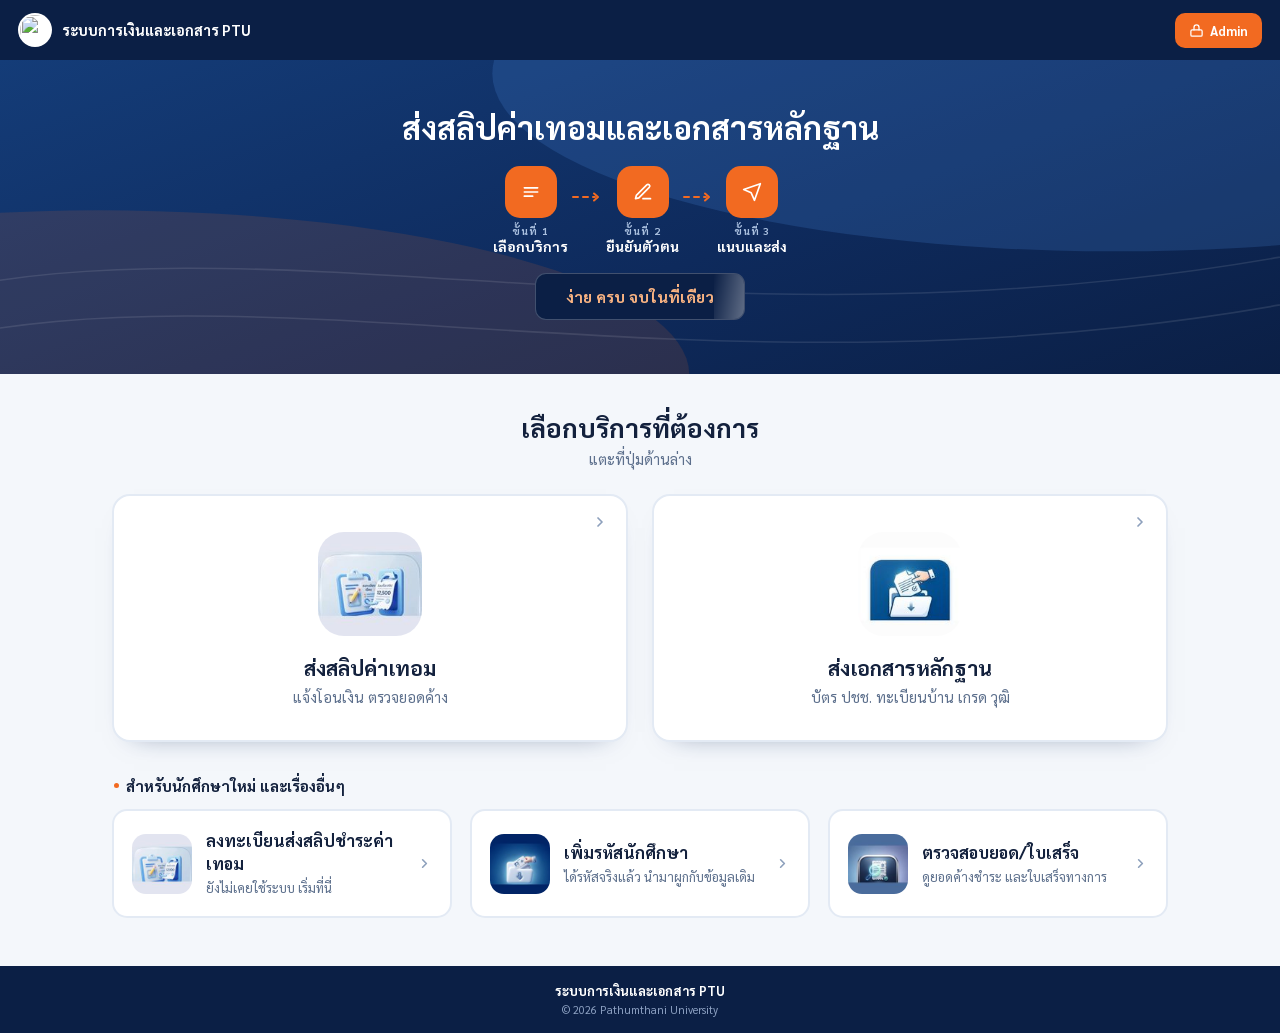
==== commit fdbfcfe2: "index.html" ====
--- a/index.html
+++ b/index.html
@@ -1,2795 +1,184 @@
-<!DOCTYPE html>
+<!doctype html>
 <html lang="th">
 <head>
-  <meta charset="UTF-8">
-  <meta name="viewport" content="width=device-width, initial-scale=1.0">
-  <title>PTU Finance - ระบบบริหารจัดการค่าเทอม มหาวิทยาลัยปทุมธานี</title>
-  <script src="https://cdn.tailwindcss.com"></script>
-  <link href="https://fonts.googleapis.com/css2?family=Sarabun:wght@300;400;500;600;700;800&display=swap" rel="stylesheet">
-  <style>
-    body { font-family: 'Sarabun', sans-serif; background-color: #f1f5f9; color: #0f172a; }
-    .nav-active { background-color: #eff6ff; color: #1e3a8a; font-weight: 800; }
-    .step-circle { background: #e2e8f0; border-color: #e2e8f0; color: #94a3b8; }
-    .step-label { color: #94a3b8; }
-    .step-line { background: #e2e8f0; }
-    .step-item.step-done .step-circle { background: #1e3a8a; border-color: #1e3a8a; color: #fff; }
-    .step-item.step-done .step-label { color: #1e3a8a; }
-    .step-item.step-done + .step-line { background: #1e3a8a; }
-    .step-item.step-active .step-circle { background: #fbbf24; border-color: #fbbf24; color: #1e293b; transform: scale(1.1); }
-    .step-item.step-active .step-label { color: #1e3a8a; font-weight: 900; }
-    .glass-effect { background: rgba(255, 255, 255, 0.95); backdrop-filter: blur(12px); border: 1px solid rgba(226, 232, 240, 0.9); }
-    .tab-content { display: none; }
-    .tab-content.active { display: block; }
-    .admin-subtab { display: none; }
-    .admin-subtab.active { display: block; }
-    /* Custom Scrollbars */
-    ::-webkit-scrollbar { width: 6px; height: 6px; }
-    ::-webkit-scrollbar-track { background: #f1f5f9; }
-    ::-webkit-scrollbar-thumb { background: #cbd5e1; border-radius: 9999px; }
-    ::-webkit-scrollbar-thumb:hover { background: #94a3b8; }
-    /* Print (พิมพ์เอกสาร): พิมพ์เฉพาะ #print-area เท่านั้น ส่วนอื่นใช้ display:none
-       เพื่อไม่ให้เหลือพื้นที่ว่างจนล้นไปหน้าที่ 2 (สาเหตุของปัญหาพิมพ์ซ้ำ/2 แผ่น) */
-    #print-area { display: none; }
-    @media print {
-      body > *:not(#print-area) { display: none !important; }
-      #print-area { display: block !important; }
-    }
-  </style>
-  <script src="https://cdnjs.cloudflare.com/ajax/libs/html2canvas/1.4.1/html2canvas.min.js"></script>
-  <script src="https://cdnjs.cloudflare.com/ajax/libs/jspdf/2.5.1/jspdf.umd.min.js"></script>
+<meta charset="utf-8">
+<meta name="viewport" content="width=device-width,initial-scale=1,viewport-fit=cover">
+<title>ระบบการเงินและเอกสาร PTU</title>
+<link rel="icon" href="logo.png">
+<link rel="manifest" href="manifest.json">
+<meta name="theme-color" content="#0B1F45">
+<link rel="apple-touch-icon" href="icon-192.png">
+<link rel="stylesheet" href="https://fonts.googleapis.com/css2?family=Sarabun:wght@400;600;700&display=swap">
+<style>
+*{box-sizing:border-box;-webkit-tap-highlight-color:transparent}
+body{margin:0;font-family:Sarabun,system-ui,sans-serif;color:#13213D;background:#F4F7FB;
+min-height:100dvh;display:flex;flex-direction:column}
+@keyframes up{from{opacity:0;transform:translateY(20px)}to{opacity:1;transform:none}}
+@keyframes pop{0%{opacity:0;transform:scale(.88)}60%{transform:scale(1.04)}100%{opacity:1;transform:scale(1)}}
+@keyframes dash{to{stroke-dashoffset:-20}}
+@keyframes sweep{0%{transform:translateX(-120%)}60%,100%{transform:translateX(230%)}}
+.u{animation:up .65s cubic-bezier(.2,.8,.3,1) both}
+.p{animation:pop .55s cubic-bezier(.2,.9,.3,1.1) both}
+.dash{stroke-dasharray:5 5;animation:dash 1.1s linear infinite}
+
+header{background:#0B1F45;height:60px;padding:0 18px;display:flex;align-items:center;
+justify-content:space-between;gap:12px;padding-top:env(safe-area-inset-top);height:calc(60px + env(safe-area-inset-top))}
+.brand{display:flex;align-items:center;gap:10px;min-width:0}
+.brand img{width:34px;height:34px;border-radius:50%;background:#fff;object-fit:contain;padding:2px;flex-shrink:0}
+.brand span{color:#fff;font-size:14.5px;font-weight:700;white-space:nowrap;overflow:hidden;text-overflow:ellipsis}
+.admin{display:flex;align-items:center;gap:6px;text-decoration:none;color:#fff;font-size:13px;font-weight:700;
+background:#F26A21;border-radius:10px;padding:9px 14px;flex-shrink:0;transition:filter .18s,transform .18s}
+.admin:active{transform:scale(.95)}
+
+.hero{position:relative;overflow:hidden;background:linear-gradient(160deg,#143C78,#0E2A5C 58%,#0B1F45);
+padding:26px 20px 28px;text-align:center}
+.hero svg.bg{position:absolute;inset:0;width:100%;height:100%}
+.hero h1{position:relative;margin:0;color:#fff;font-size:22px;font-weight:700;line-height:1.45}
+.steps{position:relative;display:flex;align-items:center;justify-content:center;gap:4px;margin-top:16px;flex-wrap:wrap}
+.step{text-align:center}
+.step i{display:flex;width:42px;height:42px;margin:0 auto;border-radius:13px;background:#F26A21;
+align-items:center;justify-content:center}
+.step b{display:block;color:#A9BFDE;font-size:9.5px;font-weight:700;letter-spacing:1.1px;margin-top:6px}
+.step em{display:block;color:#fff;font-size:12px;font-weight:700;font-style:normal}
+.badge{position:relative;overflow:hidden;display:inline-block;margin-top:18px;background:#0B1F45;
+border:1px solid rgba(255,255,255,.22);color:#F9B382;font-size:14px;font-weight:700;padding:11px 24px;border-radius:11px}
+.badge::after{content:"";position:absolute;top:0;bottom:0;width:40%;
+background:linear-gradient(100deg,transparent,rgba(255,255,255,.42),transparent);animation:sweep 4.5s ease-in-out infinite}
+
+main{flex:1;width:100%;max-width:720px;margin:0 auto;padding:20px 18px calc(24px + env(safe-area-inset-bottom))}
+.lead{text-align:center}
+.lead h2{margin:0;font-size:19px;font-weight:700}
+.lead p{margin:5px 0 0;font-size:13.5px;color:#5C6F8C}
+.stack{display:flex;flex-direction:column;gap:13px;margin-top:16px}
+.tile,.row{display:flex;align-items:center;gap:14px;text-decoration:none;color:inherit;background:#fff;
+border:2px solid #E3EAF4;border-radius:18px;padding:16px;
+transition:transform .22s cubic-bezier(.2,.8,.3,1),box-shadow .22s,border-color .22s}
+.tile{box-shadow:0 12px 26px -22px rgba(14,42,92,.6)}
+.row{border-radius:15px;padding:13px 14px}
+.tile:hover,.row:hover{transform:translateY(-4px);border-color:#F26A21;box-shadow:0 20px 36px -24px rgba(14,42,92,.55)}
+.tile:active,.row:active{transform:translateY(0) scale(.99)}
+.ico{border-radius:16px;overflow:hidden;flex-shrink:0}
+.tile .ico{width:60px;height:60px}
+.row .ico{width:48px;height:48px;border-radius:14px}
+.ico img{width:100%;height:100%;object-fit:cover;display:block}
+.tx{flex:1;min-width:0}
+.tile .tx b{font-size:17.5px}
+.row .tx b{font-size:15.5px}
+.tx b{display:block;font-weight:700;line-height:1.35}
+.tx span{display:block;font-size:13px;color:#5C6F8C;margin-top:4px;line-height:1.5}
+.arw{flex-shrink:0;transition:transform .2s}
+.tile:hover .arw,.row:hover .arw{transform:translateX(3px)}
+.sect{display:flex;align-items:center;gap:7px;margin:22px 0 10px 2px}
+.sect i{width:5px;height:5px;border-radius:50%;background:#F26A21}
+.sect b{font-size:13px;font-weight:700}
+
+footer{background:#0B1F45;padding:16px 20px calc(16px + env(safe-area-inset-bottom));text-align:center}
+footer b{display:block;color:#fff;font-size:13px;font-weight:700}
+footer span{display:block;color:#8FA3C4;font-size:11px;margin-top:3px}
+@media (min-width:900px){
+  .hero{padding:44px 32px 50px}
+  .hero h1{font-size:32px}
+  .hero h1 br{display:none}
+  .step i{width:52px;height:52px;border-radius:15px}
+  .step em{font-size:14px}
+  .step b{font-size:10.5px}
+  .badge{font-size:15.5px;padding:12px 30px}
+  main{max-width:1120px;padding:36px 32px 48px}
+  .lead h2{font-size:26px}
+  .lead p{font-size:15px}
+  .duo{display:grid;grid-template-columns:repeat(2,minmax(0,1fr));gap:24px;margin-top:26px}
+  .duo .tile{flex-direction:column;text-align:center;padding:36px 28px 32px;position:relative;gap:18px}
+  .duo .tile .ico{width:104px;height:104px;border-radius:26px}
+  .duo .tile .tx b{font-size:21px}
+  .duo .tile .tx span{font-size:14.5px}
+  .duo .tile .arw{position:absolute;top:18px;right:18px}
+  .sect{margin:34px 0 14px 2px}
+  .sect b{font-size:15px}
+  .trio{display:grid;grid-template-columns:repeat(3,minmax(0,1fr));gap:18px}
+  .trio .row{padding:18px}
+  .trio .row .ico{width:60px;height:60px}
+  .trio .row .tx b{font-size:16.5px}
+}
+@media (min-width:1400px){ main{max-width:1240px} }
+@media (prefers-reduced-motion:reduce){*{animation:none!important;transition:none!important}}
+</style>
 </head>
-<body class="min-h-screen pb-16 flex flex-col justify-between">
+<body>
 
-  <!-- NAVIGATION BAR -->
-  <nav class="bg-[#1e3a8a] text-white sticky top-0 z-40 shadow-xl border-b border-blue-900">
-    <div class="max-w-7xl mx-auto px-4 md:px-6 py-4">
-      <div class="flex justify-between items-center gap-4">
-        <div class="flex items-center gap-4 cursor-pointer shrink-0 min-w-0" onclick="switchTab('reg')">
-          <div class="bg-white p-0.5 rounded-2xl shadow-lg w-14 h-14 sm:w-16 sm:h-16 md:w-20 md:h-20 flex items-center justify-center overflow-hidden shrink-0">
-            <img src="https://drive.google.com/thumbnail?id=1Hpv6E8GYSJrSKh2W8obbDp5cGuD-dOIj&sz=w400" alt="PTU Logo" class="w-full h-full object-cover">
-          </div>
-          <div class="text-left min-w-0">
-            <h1 class="font-black text-[15px] sm:text-[18px] md:text-[26px] leading-tight tracking-tight uppercase truncate">PTU Finance System</h1>
-            <p class="text-[8px] sm:text-[9px] md:text-[12px] text-blue-200 tracking-widest uppercase font-bold mt-1 truncate">มหาวิทยาลัยปทุมธานี (Pathumthani University)</p>
-          </div>
-        </div>
+<header>
+  <div class="brand"><img src="logo.png" alt=""><span>ระบบการเงินและเอกสาร PTU</span></div>
+  <a class="admin" href="docs.html#admin">
+    <svg width="15" height="15" viewBox="0 0 24 24" fill="none" stroke="#fff" stroke-width="2" stroke-linecap="round" stroke-linejoin="round" aria-hidden="true"><rect x="3" y="11" width="18" height="10" rx="2"/><path d="M8 11V7a4 4 0 0 1 8 0v4"/></svg>
+    Admin</a>
+</header>
 
-        <div class="flex items-center gap-2 sm:gap-3 shrink-0">
-          <!-- ปุ่มเมนูกลม: จุดเดียวรวมทุกเมนู (ลงทะเบียน/เพิ่มรหัส/ส่งสลิป/ตรวจสอบยอด) ใช้ทุกขนาดจอ -->
-          <div class="relative">
-            <button onclick="toggleNavMenu()" id="navMenuToggle" class="w-11 h-11 sm:w-12 sm:h-12 rounded-full bg-white/10 hover:bg-white/20 text-white text-xl flex items-center justify-center transition-all active:scale-95 border border-white/20" aria-label="เปิด/ปิดเมนู" aria-haspopup="true" aria-expanded="false">
-              ☰
-            </button>
+<div class="hero">
+  <svg class="bg" viewBox="0 0 390 230" preserveAspectRatio="none" aria-hidden="true">
+    <ellipse cx="340" cy="10" rx="190" ry="130" fill="#4A8BE0" opacity=".2"/>
+    <ellipse cx="30" cy="230" rx="180" ry="120" fill="#F26A21" opacity=".13"/>
+    <g fill="none" stroke="#fff" stroke-width="1.1" opacity=".1"><path d="M-20 170 C 90 110, 230 230, 420 130"/><path d="M-20 205 C 90 145, 230 265, 420 165"/></g>
+  </svg>
+  <h1 class="u">ส่งสลิปค่าเทอม<br>และเอกสารหลักฐาน</h1>
+  <div class="steps">
+    <div class="step p" style="animation-delay:.15s"><i><svg width="20" height="20" viewBox="0 0 24 24" fill="none" stroke="#fff" stroke-width="2" stroke-linecap="round" aria-hidden="true"><path d="M4 7h16M4 12h16M4 17h10"/></svg></i><b>ขั้นที่ 1</b><em>เลือกบริการ</em></div>
+    <svg width="30" height="10" viewBox="0 0 30 10" fill="none" aria-hidden="true" style="margin-bottom:28px"><path class="dash" d="M1 5h22" stroke="#F26A21" stroke-width="2" stroke-linecap="round"/><path d="m22 1.5 4 3.5-4 3.5" stroke="#F26A21" stroke-width="2" stroke-linecap="round" stroke-linejoin="round"/></svg>
+    <div class="step p" style="animation-delay:.3s"><i><svg width="20" height="20" viewBox="0 0 24 24" fill="none" stroke="#fff" stroke-width="2" stroke-linecap="round" stroke-linejoin="round" aria-hidden="true"><path d="M12 20h9"/><path d="M16.5 3.5a2.1 2.1 0 0 1 3 3L7 19l-4 1 1-4Z"/></svg></i><b>ขั้นที่ 2</b><em>ยืนยันตัวตน</em></div>
+    <svg width="30" height="10" viewBox="0 0 30 10" fill="none" aria-hidden="true" style="margin-bottom:28px"><path class="dash" d="M1 5h22" stroke="#F26A21" stroke-width="2" stroke-linecap="round"/><path d="m22 1.5 4 3.5-4 3.5" stroke="#F26A21" stroke-width="2" stroke-linecap="round" stroke-linejoin="round"/></svg>
+    <div class="step p" style="animation-delay:.45s"><i><svg width="20" height="20" viewBox="0 0 24 24" fill="none" stroke="#fff" stroke-width="2" stroke-linecap="round" stroke-linejoin="round" aria-hidden="true"><path d="m22 2-7 20-4-9-9-4Z"/></svg></i><b>ขั้นที่ 3</b><em>แนบและส่ง</em></div>
+  </div>
+  <div class="badge u" style="animation-delay:.6s">ง่าย ครบ จบในที่เดียว</div>
+</div>
 
-            <!-- Dropdown panel -->
-            <div id="navMenu" class="hidden absolute right-0 mt-3 w-72 bg-white rounded-2xl shadow-2xl border border-slate-200 overflow-hidden text-slate-800 z-50">
-              <button onclick="switchTab('reg')" id="btn-reg" class="w-full text-left px-5 py-3.5 flex items-center gap-3 text-sm font-bold hover:bg-blue-50 transition-all nav-active">
-                <span class="text-lg">📝</span> ลงทะเบียนส่งสลิปชำระค่าเทอม
-              </button>
-              <button onclick="switchTab('link')" id="btn-link" class="w-full text-left px-5 py-3.5 flex items-center gap-3 text-sm font-bold hover:bg-blue-50 transition-all border-t border-slate-100">
-                <span class="text-lg">🆔</span> เพิ่มรหัสนักศึกษา
-              </button>
-              <button onclick="switchTab('pay')" id="btn-pay" class="w-full text-left px-5 py-3.5 flex items-center gap-3 text-sm font-bold hover:bg-blue-50 transition-all border-t border-slate-100">
-                <span class="text-lg">💳</span> ส่งรูปสลิปชำระค่าเทอม
-              </button>
-              <button onclick="switchTab('balance')" id="btn-balance" class="w-full text-left px-5 py-3.5 flex items-center gap-3 text-sm font-bold hover:bg-blue-50 transition-all border-t border-slate-100">
-                <span class="text-lg">🔍</span> ตรวจสอบยอด / ใบเสร็จ
-              </button>
-            </div>
-          </div>
-
-          <button onclick="switchTab('admin')" id="btn-admin" class="px-3 sm:px-4 py-2.5 bg-amber-400 text-blue-950 rounded-xl font-black text-[12px] sm:text-[13px] shadow-lg hover:bg-amber-300 active:scale-95 transition-all whitespace-nowrap">
-            🔐 <span class="hidden xs:inline">เจ้าหน้าที่ (Admin)</span><span class="xs:hidden">Admin</span>
-          </button>
-        </div>
-      </div>
-    </div>
-  </nav>
-
-  <!-- TOAST NOTIFICATION CONTAINER -->
-  <div id="toast-container" class="fixed top-20 right-4 z-50 space-y-2 pointer-events-none max-w-md w-full px-4"></div>
-
-  <!-- MAIN CONTAINER -->
-  <main class="max-w-7xl mx-auto px-4 mt-8 flex-1 w-full">
-
-    <!-- STEP INDICATOR: แสดงลำดับขั้นตอนของฝั่งนักศึกษา (ซ่อนในหน้า Admin) -->
-    <div id="stepIndicator" class="max-w-3xl mx-auto mb-8 flex items-center justify-between gap-1 md:gap-2">
-      <div class="step-item flex-1 flex flex-col items-center text-center gap-1.5 cursor-pointer" onclick="switchTab('reg')" data-step="reg">
-        <div class="step-circle w-8 h-8 md:w-9 md:h-9 rounded-full flex items-center justify-center font-black text-xs md:text-sm border-2 transition-all">1</div>
-        <span class="step-label text-[10px] md:text-[11px] font-bold leading-tight">ลงทะเบียน</span>
-      </div>
-      <div class="step-line flex-1 h-0.5 mb-5 md:mb-6 transition-all"></div>
-      <div class="step-item flex-1 flex flex-col items-center text-center gap-1.5 cursor-pointer" onclick="switchTab('link')" data-step="link">
-        <div class="step-circle w-8 h-8 md:w-9 md:h-9 rounded-full flex items-center justify-center font-black text-xs md:text-sm border-2 transition-all">2</div>
-        <span class="step-label text-[10px] md:text-[11px] font-bold leading-tight">เพิ่มรหัสนักศึกษา</span>
-      </div>
-      <div class="step-line flex-1 h-0.5 mb-5 md:mb-6 transition-all"></div>
-      <div class="step-item flex-1 flex flex-col items-center text-center gap-1.5 cursor-pointer" onclick="switchTab('pay')" data-step="pay">
-        <div class="step-circle w-8 h-8 md:w-9 md:h-9 rounded-full flex items-center justify-center font-black text-xs md:text-sm border-2 transition-all">3</div>
-        <span class="step-label text-[10px] md:text-[11px] font-bold leading-tight">ส่งสลิปชำระเงิน</span>
-      </div>
-      <div class="step-line flex-1 h-0.5 mb-5 md:mb-6 transition-all"></div>
-      <div class="step-item flex-1 flex flex-col items-center text-center gap-1.5 cursor-pointer" onclick="switchTab('balance')" data-step="balance">
-        <div class="step-circle w-8 h-8 md:w-9 md:h-9 rounded-full flex items-center justify-center font-black text-xs md:text-sm border-2 transition-all">4</div>
-        <span class="step-label text-[10px] md:text-[11px] font-bold leading-tight">ตรวจสอบยอด/ใบเสร็จ</span>
-      </div>
-    </div>
-
-    <!-- SECTION 1: REGISTRATION & FEE CALCULATOR -->
-    <div id="tab-reg" class="tab-content active transition-all duration-300">
-      <div class="grid grid-cols-1 lg:grid-cols-3 gap-8">
-
-        <!-- Registration Form -->
-        <div class="lg:col-span-2 glass-effect p-6 md:p-8 rounded-3xl shadow-xl space-y-6">
-          <div class="border-l-4 border-blue-800 pl-4">
-            <h2 class="text-2xl font-black text-blue-950 leading-tight">ลงทะเบียนส่งสลิปชำระค่าเทอม</h2>
-            <p class="text-xs text-slate-500 font-medium mt-1">กรอกข้อมูลส่วนตัวและเลือกหลักสูตรที่ต้องการ เพื่อคำนวณค่าเทอมเหมาจ่าย</p>
-          </div>
-
-          <!-- NEW STUDENT STATUS TOGGLE + MANUAL STUDENT ID -->
-          <div class="space-y-3">
-            <label class="flex items-center gap-3 p-3 bg-amber-50 rounded-2xl border-2 border-amber-200 cursor-pointer transition-all">
-              <input type="checkbox" id="reg_is_new_student" onchange="toggleNewStudentId()" class="w-4 h-4 accent-blue-800 rounded">
-              <span class="text-xs font-black text-slate-700">ฉันเป็นนักศึกษาใหม่ (ยังไม่มีรหัสนักศึกษา)</span>
-            </label>
-
-            <div id="reg_sid_box" class="space-y-1.5">
-              <label class="text-xs font-black text-slate-500 uppercase tracking-wider">รหัสนักศึกษาที่มีอยู่แล้ว *</label>
-              <input type="text" id="reg_sid" placeholder="ระบุรหัสนักศึกษาที่ได้รับจากมหาวิทยาลัย" class="w-full px-4 py-3 rounded-2xl border border-slate-200 bg-slate-50 focus:bg-white font-bold outline-none focus:ring-2 focus:ring-blue-800 transition-all text-sm">
-            </div>
-          </div>
-
-          <div class="grid grid-cols-1 md:grid-cols-2 gap-6">
-            <!-- 1. Full Name -->
-            <div class="space-y-1.5">
-              <label class="text-xs font-black text-slate-500 uppercase tracking-wider">ชื่อ-นามสกุล ผู้สมัคร *</label>
-              <input type="text" id="reg_name" placeholder="นาย/นางสาว สมชาย ใจดี" class="w-full px-4 py-3 rounded-2xl border border-slate-200 bg-slate-50 focus:bg-white font-bold outline-none focus:ring-2 focus:ring-blue-800 transition-all text-sm">
-            </div>
-
-            <!-- 2. Phone Number -->
-            <div class="space-y-1.5">
-              <label class="text-xs font-black text-slate-500 uppercase tracking-wider">เบอร์โทรศัพท์ที่ติดต่อได้ *</label>
-              <input type="tel" id="reg_phone" placeholder="08X-XXX-XXXX" class="w-full px-4 py-3 rounded-2xl border border-slate-200 bg-slate-50 focus:bg-white font-bold outline-none focus:ring-2 focus:ring-blue-800 transition-all text-sm">
-            </div>
-
-            <!-- 3. Academic Level -->
-            <div class="space-y-1.5">
-              <label class="text-xs font-black text-slate-500 uppercase tracking-wider">ระดับการศึกษา *</label>
-              <select id="sel_level" onchange="updateFaculties()" class="w-full px-4 py-3 rounded-2xl bg-slate-50 focus:bg-white border border-slate-200 font-bold text-blue-950 outline-none focus:ring-2 focus:ring-blue-800 transition-all text-sm">
-                <option value="">-- โปรดเลือกระดับ --</option>
-              </select>
-            </div>
-
-            <!-- 4. Faculty -->
-            <div class="space-y-1.5">
-              <label class="text-xs font-black text-slate-500 uppercase tracking-wider">คณะที่เปิดสอน *</label>
-              <select id="sel_fac" disabled onchange="updateMajors()" class="w-full px-4 py-3 rounded-2xl bg-slate-50 border border-slate-200 font-bold text-blue-950 disabled:opacity-50 outline-none focus:ring-2 focus:ring-blue-800 transition-all text-sm">
-                <option value="">-- เลือกระดับก่อน --</option>
-              </select>
-            </div>
-
-            <!-- 5. Major / Course -->
-            <div class="space-y-1.5">
-              <label class="text-xs font-black text-slate-500 uppercase tracking-wider">สาขาวิชา / หลักสูตร *</label>
-              <select id="sel_major" disabled onchange="displayFee()" class="w-full px-4 py-3 rounded-2xl bg-slate-50 border border-slate-200 font-bold text-blue-950 disabled:opacity-50 outline-none focus:ring-2 focus:ring-blue-800 transition-all text-sm">
-                <option value="">-- เลือกคณะก่อน --</option>
-              </select>
-            </div>
-
-            <!-- 6. Batch / รุ่น -->
-            <div class="space-y-1.5">
-              <label class="text-xs font-black text-slate-500 uppercase tracking-wider">รุ่นที่เข้าศึกษา *</label>
-              <select id="reg_batch" class="batch-select w-full px-4 py-3 rounded-2xl bg-slate-50 border border-slate-200 font-bold text-blue-950 outline-none focus:ring-2 focus:ring-blue-800 transition-all text-sm">
-                <option value="">-- เลือกรุ่น --</option>
-              </select>
-            </div>
-
-          </div>
-
-          <button id="btn_register" onclick="handleRegistration()" class="w-full bg-[#1e3a8a] text-white py-4 rounded-2xl font-black text-base shadow-lg hover:bg-blue-900 active:scale-[0.99] transition-all flex justify-center items-center gap-2 disabled:opacity-60 disabled:cursor-not-allowed">
-            <span id="btn_register_label">💾 บันทึกข้อมูลและสมัครเรียน</span>
-          </button>
-        </div>
-
-        <!-- Summary Fee Card -->
-        <div class="space-y-6">
-          <div class="bg-gradient-to-br from-amber-400 via-amber-500 to-amber-600 p-8 rounded-3xl shadow-xl text-blue-950 text-center relative overflow-hidden flex flex-col justify-between border-4 border-white min-h-[360px]">
-            <div class="absolute -right-6 -top-6 text-8xl opacity-10 font-black italic pointer-events-none">PTU</div>
-            <div>
-              <span class="inline-block bg-blue-950/10 px-3 py-1 rounded-full text-[11px] font-black uppercase tracking-wider mb-3">Lump-sum Tuition Fee</span>
-              <h3 class="text-xl font-black leading-snug">ยอดค่าเทอมเหมาจ่าย<br>ตลอดหลักสูตร</h3>
-            </div>
-
-            <div class="my-6">
-              <div class="flex items-baseline justify-center gap-2">
-                <span id="txt_fee" class="text-5xl md:text-6xl font-black tracking-tight">0</span>
-                <span class="text-lg font-bold">บาท</span>
-              </div>
-              <p id="txt_selected_program" class="text-xs font-bold text-blue-950/80 mt-2 min-h-[1.5rem]">-</p>
-            </div>
-
-            <div class="pt-4 border-t border-blue-950/20 text-left space-y-1">
-              <div class="flex justify-between text-xs font-bold text-blue-950/80">
-                <span>ยอดเงินงวดแรก (ประมาณการ):</span>
-                <span id="txt_first_installment">0 บาท</span>
-              </div>
-              <p class="text-[10px] text-blue-950/70 text-center pt-2 font-semibold">มหาวิทยาลัยปทุมธานี (Pathumthani University)</p>
-            </div>
-          </div>
-        </div>
-      </div>
-    </div>
-
-    <!-- SECTION 2: PAYMENT & SLIP UPLOAD (IMPROVED ON-BEHALF-OF PAYMENT FLOW) -->
-    <div id="tab-pay" class="tab-content transition-all duration-300 max-w-3xl mx-auto">
-      <div class="glass-effect rounded-3xl shadow-2xl overflow-hidden border border-slate-200">
-        <div class="bg-[#1e3a8a] p-6 text-center text-white">
-          <h2 class="text-2xl font-black">💳 แจ้งโอนเงินชำระค่าเทอม</h2>
-          <p class="text-blue-200 text-xs mt-1 font-medium">รองรับทั้งการโอนด้วยตนเอง และการโอนแทนโดยผู้ปกครอง / ญาติ</p>
-        </div>
-
-        <div class="p-6 md:p-8 space-y-6">
-
-          <!-- 1. PAYMENT TYPE TOGGLE (โอนด้วยตนเอง vs โอนแทนกัน) -->
-          <div class="bg-blue-50/80 p-4 rounded-2xl border border-blue-200 space-y-3">
-            <label class="text-xs font-black text-blue-950 uppercase tracking-wider block">
-              👤 รูปแบบการโอนเงิน (โปรดเลือก) *
-            </label>
-            <div class="grid grid-cols-1 sm:grid-cols-2 gap-3">
-              <label class="flex items-center gap-3 p-3 bg-white rounded-xl border-2 border-transparent hover:border-blue-300 cursor-pointer transition-all shadow-sm has-[:checked]:border-blue-800 has-[:checked]:bg-blue-50">
-                <input type="radio" name="pay_type" value="self" checked onchange="togglePayerType()" class="w-4 h-4 text-blue-800 focus:ring-blue-800">
-                <div>
-                  <p class="text-xs font-black text-blue-950">🙋‍♂️ โอนด้วยบัญชีตนเอง</p>
-                  <p class="text-[10px] text-slate-500 font-medium">ชื่อเจ้าของสลิปตรงกับชื่อนักศึกษา</p>
-                </div>
-              </label>
-
-              <label class="flex items-center gap-3 p-3 bg-white rounded-xl border-2 border-transparent hover:border-amber-400 cursor-pointer transition-all shadow-sm has-[:checked]:border-amber-500 has-[:checked]:bg-amber-50">
-                <input type="radio" name="pay_type" value="on_behalf" onchange="togglePayerType()" class="w-4 h-4 text-amber-600 focus:ring-amber-500">
-                <div>
-                  <p class="text-xs font-black text-amber-950">👨‍👩‍👧 โอนแทนนักศึกษา</p>
-                  <p class="text-[10px] text-amber-800 font-medium">ผู้ปกครอง / ญาติ / นายจ้าง โอนให้</p>
-                </div>
-              </label>
-            </div>
-          </div>
-
-          <!-- 2. PAYER DETAILS (แสดงเมื่อเลือกโอนแทน) -->
-          <div id="payer_on_behalf_box" class="hidden bg-amber-50 rounded-2xl p-4 border border-amber-200 space-y-3">
-            <div class="flex items-center gap-2 text-amber-900 font-black text-xs">
-              <span>ℹ️</span>
-              <span>คำแนะนำ: เพื่อให้เจ้าหน้าที่ตัดยอดได้ถูกต้อง กรุณาระบุชื่อผู้โอนในสลิป</span>
-            </div>
-            <div class="grid grid-cols-1 sm:grid-cols-2 gap-3">
-              <div class="space-y-1">
-                <label class="text-[11px] font-black text-amber-950 uppercase">ชื่อเจ้าของบัญชีผู้โอน (ตามสลิป) *</label>
-                <input type="text" id="pay_payer_name" placeholder="นาย/นาง/นางสาว (ตามสลิปโอน)" class="w-full px-3.5 py-2.5 rounded-xl bg-white border border-amber-300 font-bold text-xs outline-none focus:ring-2 focus:ring-amber-500">
-              </div>
-              <div class="space-y-1">
-                <label class="text-[11px] font-black text-amber-950 uppercase">ความสัมพันธ์กับนักศึกษา *</label>
-                <select id="pay_payer_relation" class="w-full px-3.5 py-2.5 rounded-xl bg-white border border-amber-300 font-bold text-xs outline-none focus:ring-2 focus:ring-amber-500">
-                  <option value="ผู้ปกครอง (บิดา/มารดา)">ผู้ปกครอง (บิดา/มารดา)</option>
-                  <option value="ญาติ / พี่น้อง">ญาติ / พี่น้อง</option>
-                  <option value="นายจ้าง / สถานประกอบการ">นายจ้าง / สถานประกอบการ</option>
-                  <option value="เพื่อน / อื่นๆ">เพื่อน / อื่นๆ</option>
-                </select>
-              </div>
-            </div>
-          </div>
-
-          <!-- 3. STUDENT IDENTIFICATION & DETAILS (ดึงและระบุ คณะ/สาขา/ระดับชั้น) -->
-          <div class="space-y-4 border-t pt-4">
-            <div class="border-l-4 border-blue-800 pl-3">
-              <h3 class="text-sm font-black text-blue-950">🎓 ข้อมูลนักศึกษาผู้ได้รับยอดเงิน</h3>
-              <p class="text-[11px] text-slate-500 font-medium">กรอกรหัสหรือชื่อ เพื่อดึงข้อมูลระดับการศึกษา คณะ และสาขาอัตโนมัติ</p>
-            </div>
-
-            <div class="grid grid-cols-1 md:grid-cols-2 gap-4">
-              <div class="space-y-1.5">
-                <label class="text-xs font-black text-blue-950 uppercase tracking-wider">รหัสนักศึกษา หรือ ชื่อ-นามสกุล *</label>
-                <input type="text" id="pay_name_id" placeholder="เช่น STU-1001 หรือ สมชาย ใจดี" class="w-full px-4 py-3 rounded-2xl bg-white border border-slate-300 font-bold text-slate-800 outline-none focus:ring-2 focus:ring-blue-800 text-sm">
-              </div>
-
-              <div class="space-y-1.5">
-                <label class="text-xs font-black text-blue-950 uppercase tracking-wider">เบอร์โทรศัพท์ที่เคยแจ้งไว้ *</label>
-                <input type="tel" id="pay_phone" placeholder="08X-XXX-XXXX" class="w-full px-4 py-3 rounded-2xl bg-white border border-slate-300 font-bold text-slate-800 outline-none focus:ring-2 focus:ring-blue-800 text-sm">
-              </div>
-            </div>
-
-            <!-- ระดับการศึกษา / คณะ / สาขา / รุ่น (ระบุ/ยืนยันด้วยตนเอง) -->
-            <div class="grid grid-cols-1 md:grid-cols-2 gap-4">
-              <div class="space-y-1.5">
-                <label class="text-xs font-black text-blue-950 uppercase tracking-wider">ระดับการศึกษา *</label>
-                <select id="pay_level" onchange="updatePayFaculties()" class="w-full px-4 py-3 rounded-2xl bg-white border border-slate-300 font-bold text-slate-800 outline-none focus:ring-2 focus:ring-blue-800 text-sm">
-                  <option value="">-- โปรดเลือกระดับ --</option>
-                </select>
-              </div>
-
-              <div class="space-y-1.5">
-                <label class="text-xs font-black text-blue-950 uppercase tracking-wider">คณะ *</label>
-                <select id="pay_fac" disabled onchange="updatePayMajors()" class="w-full px-4 py-3 rounded-2xl bg-white border border-slate-300 font-bold text-slate-800 disabled:opacity-50 outline-none focus:ring-2 focus:ring-blue-800 text-sm">
-                  <option value="">-- เลือกระดับก่อน --</option>
-                </select>
-              </div>
-
-              <div class="space-y-1.5">
-                <label class="text-xs font-black text-blue-950 uppercase tracking-wider">สาขา *</label>
-                <select id="pay_major" disabled class="w-full px-4 py-3 rounded-2xl bg-white border border-slate-300 font-bold text-slate-800 disabled:opacity-50 outline-none focus:ring-2 focus:ring-blue-800 text-sm">
-                  <option value="">-- เลือกคณะก่อน --</option>
-                </select>
-              </div>
-
-              <div class="space-y-1.5">
-                <label class="text-xs font-black text-blue-950 uppercase tracking-wider">รุ่น *</label>
-                <select id="pay_batch" class="batch-select w-full px-4 py-3 rounded-2xl bg-white border border-slate-300 font-bold text-slate-800 outline-none focus:ring-2 focus:ring-blue-800 text-sm">
-                  <option value="">-- เลือกรุ่น --</option>
-                </select>
-              </div>
-            </div>
-
-            <!-- MATCHED STUDENT CONFIRMATION CARD (แสดงข้อมูล คณะ/สาขา/ระดับชั้น/ชั้นปี) -->
-            <div id="matched_student_badge" class="hidden bg-emerald-50 text-emerald-950 p-4 rounded-2xl border-2 border-emerald-300 space-y-2">
-              <div class="flex justify-between items-center border-b border-emerald-200 pb-2">
-                <div class="flex items-center gap-2">
-                  <span class="bg-emerald-600 text-white text-[10px] font-black px-2 py-0.5 rounded-md">ยืนยันตัวตนแล้ว</span>
-                  <span id="matched_student_name" class="font-black text-sm"></span>
-                </div>
-                <span id="matched_student_balance" class="font-black text-emerald-700 text-xs"></span>
-              </div>
-
-              <div class="grid grid-cols-2 md:grid-cols-4 gap-2 text-[11px] font-bold text-slate-700 pt-1">
-                <div>
-                  <span class="text-slate-400 block text-[9px] uppercase font-bold">ระดับการศึกษา:</span>
-                  <span id="matched_student_level" class="text-blue-950">-</span>
-                </div>
-                <div>
-                  <span class="text-slate-400 block text-[9px] uppercase font-bold">คณะ:</span>
-                  <span id="matched_student_fac" class="text-blue-950">-</span>
-                </div>
-                <div>
-                  <span class="text-slate-400 block text-[9px] uppercase font-bold">สาขาวิชา:</span>
-                  <span id="matched_student_major" class="text-blue-950">-</span>
-                </div>
-                <div>
-                  <span class="text-slate-400 block text-[9px] uppercase font-bold">ชั้นปี:</span>
-                  <span id="matched_student_year" class="text-blue-950">-</span>
-                </div>
-              </div>
-            </div>
-          </div>
-
-          <!-- 4. TRANSFER BANK, AMOUNT & DATE -->
-          <div class="grid grid-cols-1 md:grid-cols-2 gap-4 border-t pt-4">
-            <div class="space-y-1.5">
-              <label class="text-xs font-black text-slate-500 uppercase tracking-wider">ธนาคารที่โอนเข้า * <span class="normal-case tracking-normal text-blue-900">ชื่อบัญชี : นางสาวสุคนธ์ บุญมาก</span></label>
-              <select id="pay_bank" disabled class="w-full px-4 py-3 rounded-2xl bg-slate-50 border border-slate-200 font-bold text-blue-950 disabled:opacity-60 outline-none focus:ring-2 focus:ring-blue-800 text-sm">
-                <option value="">-- เลือกคณะก่อน --</option>
-              </select>
-            </div>
-
-            <div class="space-y-1.5">
-              <label class="text-xs font-black text-slate-500 uppercase tracking-wider">วัน/เดือน/ปี ที่โอนเงิน *</label>
-              <input type="date" id="pay_transfer_date" class="w-full px-4 py-3 rounded-2xl bg-slate-50 border border-slate-200 font-bold text-blue-950 outline-none focus:ring-2 focus:ring-blue-800 text-sm">
-            </div>
-
-            <div class="space-y-1.5 md:col-span-2">
-              <label class="text-xs font-black text-slate-500 uppercase tracking-wider">ยอดเงินที่ชำระจริง (บาท) *</label>
-              <input type="text" inputmode="decimal" id="pay_amount" oninput="formatPayAmount()" placeholder="ระบุยอดเงินตามสลิป" class="w-full px-4 py-3 rounded-2xl bg-slate-50 border border-slate-200 font-bold text-blue-950 outline-none focus:ring-2 focus:ring-blue-800 text-sm">
-              <p id="pay_amount_thai" class="text-[11px] font-bold text-blue-800 pl-1 min-h-[14px]"></p>
-            </div>
-          </div>
-
-          <!-- 5. DOUBLE SLIP UPLOAD SECTION -->
-          <div class="space-y-3 border-t pt-4">
-            <label class="text-xs font-black text-slate-500 uppercase tracking-wider block">
-              แนบสลิปการโอนเงิน (แนบได้สูงสุด 2 สลิป) *
-            </label>
-
-            <div class="grid grid-cols-1 md:grid-cols-2 gap-4">
-              <!-- Slip 1 (Required) -->
-              <div class="border-2 border-dashed border-slate-300 rounded-2xl p-4 text-center hover:border-blue-600 transition-all bg-slate-50/50 relative">
-                <span class="text-[10px] font-black text-blue-800 bg-blue-100 px-2 py-0.5 rounded-full uppercase block mb-2 w-max mx-auto">สลิปใบที่ 1 (จำเป็น)</span>
-                <input type="file" id="slip_file_1" accept="image/*" class="hidden" onchange="previewSlip(1)">
-                <label for="slip_file_1" class="cursor-pointer block">
-                  <div id="slip_preview_1" class="h-32 flex flex-col items-center justify-center text-slate-400">
-                    <span class="text-3xl mb-1">📷</span>
-                    <span class="text-xs font-bold text-slate-500">คลิกเพื่อเลือกสลิป 1</span>
-                  </div>
-                </label>
-              </div>
-
-              <!-- Slip 2 (Optional) -->
-              <div class="border-2 border-dashed border-slate-300 rounded-2xl p-4 text-center hover:border-blue-600 transition-all bg-slate-50/50 relative">
-                <span class="text-[10px] font-black text-slate-600 bg-slate-200 px-2 py-0.5 rounded-full uppercase block mb-2 w-max mx-auto">สลิปใบที่ 2 (ตัวเลือก)</span>
-                <input type="file" id="slip_file_2" accept="image/*" class="hidden" onchange="previewSlip(2)">
-                <label for="slip_file_2" class="cursor-pointer block">
-                  <div id="slip_preview_2" class="h-32 flex flex-col items-center justify-center text-slate-400">
-                    <span class="text-3xl mb-1">📷</span>
-                    <span class="text-xs font-bold text-slate-500">คลิกเพื่อเลือกสลิป 2 (ถ้ามี)</span>
-                  </div>
-                </label>
-              </div>
-            </div>
-          </div>
-
-          <button id="btn_pay_submit" onclick="handlePaymentSubmit()" class="w-full bg-emerald-600 hover:bg-emerald-700 text-white py-4 rounded-2xl font-black text-base shadow-xl active:scale-[0.99] transition-all flex items-center justify-center gap-2 disabled:opacity-60 disabled:cursor-not-allowed">
-            <span id="btn_pay_submit_label">🚀 ยืนยันการแจ้งชำระเงิน และออกใบรับแจ้งชำระเงิน (ชั่วคราว)</span>
-          </button>
-        </div>
-      </div>
-    </div>
-
-    <!-- SECTION: LINK STUDENT ID LATER (สำหรับผู้ที่ลงทะเบียนไว้ก่อน ยังไม่มีรหัส แล้วเพิ่งได้รับรหัสนักศึกษา) -->
-    <div id="tab-link" class="tab-content transition-all duration-300 max-w-3xl mx-auto">
-      <div class="glass-effect p-6 md:p-8 rounded-3xl shadow-xl border border-slate-200 space-y-5">
-        <div class="border-l-4 border-violet-600 pl-4 flex items-center gap-2">
-          <span class="w-7 h-7 flex items-center justify-center bg-violet-600 text-white text-[11px] font-black rounded-lg">ID</span>
-          <div>
-            <h2 class="text-xl font-black text-blue-950">เพิ่มรหัสนักศึกษา</h2>
-            <p class="text-xs text-slate-500 font-medium">กรณีนักศึกษาใหม่ที่ลงทะเบียนไว้ด้วยชื่อ-นามสกุล และได้รับรหัสนักศึกษาแล้ว</p>
-          </div>
-        </div>
-
-        <div class="grid grid-cols-1 md:grid-cols-2 gap-4">
-          <div class="space-y-1.5">
-            <label class="text-xs font-black text-slate-500 uppercase tracking-wider">ระบุชื่อ-นามสกุล (ภาษาไทย) *</label>
-            <input type="text" id="link_sid_name" oninput="autoMatchLinkStudent()" placeholder="ชื่อและนามสกุลที่ใช้สมัครตอนแรก" class="w-full px-4 py-3 rounded-2xl border border-slate-200 bg-slate-50 focus:bg-white font-bold outline-none focus:ring-2 focus:ring-blue-800 transition-all text-sm">
-          </div>
-
-          <div class="space-y-1.5">
-            <label class="text-xs font-black text-slate-500 uppercase tracking-wider">รหัสนักศึกษาที่ได้รับใหม่ *</label>
-            <input type="text" id="link_sid_new_id" placeholder="ระบุรหัส 6-10 หลัก" class="w-full px-4 py-3 rounded-2xl border border-slate-200 bg-slate-50 focus:bg-white font-bold outline-none focus:ring-2 focus:ring-blue-800 transition-all text-sm">
-          </div>
-        </div>
-
-        <!-- AUTO-MATCH CONFIRMATION CARD -->
-        <div id="link_sid_match_badge" class="hidden bg-emerald-50 text-emerald-950 p-4 rounded-2xl border-2 border-emerald-300 flex items-center justify-between gap-2">
-          <div class="flex items-center gap-2">
-            <span class="bg-emerald-600 text-white text-[10px] font-black px-2 py-0.5 rounded-md">พบข้อมูล</span>
-            <span id="link_sid_match_name" class="font-black text-sm"></span>
-          </div>
-          <span id="link_sid_match_status" class="font-black text-emerald-700 text-[11px]"></span>
-        </div>
-        <div id="link_sid_nomatch_badge" class="hidden bg-red-50 text-red-800 p-3 rounded-2xl border-2 border-red-200 text-xs font-bold">
-          ⚠️ ไม่พบชื่อนี้ในระบบ กรุณาตรวจสอบการสะกดชื่อ-นามสกุลให้ตรงกับตอนลงทะเบียน
-        </div>
-
-        <button onclick="handleLinkStudentId()" class="w-full bg-amber-500 hover:bg-amber-600 text-white py-4 rounded-2xl font-black text-base shadow-lg active:scale-[0.99] transition-all">
-          บันทึกและผูกรหัส
-        </button>
-      </div>
-    </div>
-
-    <!-- SECTION 3: STUDENT BALANCE CHECK & RECEIPT PORTAL -->
-    <div id="tab-balance" class="tab-content transition-all duration-300 max-w-4xl mx-auto space-y-6">
-      <div class="glass-effect p-6 md:p-8 rounded-3xl shadow-xl border border-slate-200 space-y-6">
-        <div class="border-l-4 border-blue-800 pl-4">
-          <h2 class="text-2xl font-black text-blue-950">🔍 ตรวจสอบยอดค้างชำระ & ใบเสร็จรับเงิน</h2>
-          <p class="text-xs text-slate-500 font-medium">ค้นหาด้วยชื่อผู้สมัคร หรือรหัสนักศึกษาเพื่อดูยอดเงินคงเหลือและใบเสร็จรับเงิน</p>
-        </div>
-
-        <div class="flex gap-2">
-          <input type="text" id="balance_search_input" placeholder="ระบุชื่อ-นามสกุล หรือรหัสนักศึกษา..." class="flex-1 px-4 py-3 rounded-2xl bg-slate-50 border border-slate-200 font-bold outline-none focus:ring-2 focus:ring-blue-800 text-sm">
-          <button onclick="checkStudentBalance()" class="bg-[#1e3a8a] text-white px-6 py-3 rounded-2xl font-black shadow-md hover:bg-blue-900 active:scale-95 transition-all text-sm">
-            ค้นหาข้อมูล
-          </button>
-        </div>
-
-        <div id="balance_result" class="hidden space-y-6">
-          <!-- Student Summary Header -->
-          <div id="balance_student_card" class="bg-gradient-to-r from-blue-900 to-slate-900 text-white p-6 rounded-2xl shadow-lg"></div>
-
-          <!-- Transaction History Table -->
-          <div>
-            <h3 class="text-sm font-black text-slate-800 uppercase tracking-wider mb-3">📋 ประวัติการชำระเงิน & ใบเสร็จ</h3>
-            <div class="overflow-x-auto rounded-2xl border border-slate-200">
-              <table class="w-full text-left text-xs">
-                <thead class="bg-slate-100 text-slate-600 font-black uppercase border-b">
-                  <tr>
-                    <th class="p-3.5">วันที่ / เวลา</th>
-                    <th class="p-3.5">ผู้แจ้งโอน</th>
-                    <th class="p-3.5">ธนาคาร</th>
-                    <th class="p-3.5">ยอดเงินที่โอน</th>
-                    <th class="p-3.5 text-center">สถานะ</th>
-                    <th class="p-3.5 text-center">ใบเสร็จ</th>
-                  </tr>
-                </thead>
-                <tbody id="balance_history_tbody" class="divide-y divide-slate-100 bg-white font-bold"></tbody>
-              </table>
-            </div>
-          </div>
-        </div>
-      </div>
-    </div>
-
-    <!-- SECTION 4: ADMIN PANEL -->
-    <div id="tab-admin" class="tab-content transition-all duration-300">
-
-      <!-- Admin Login View -->
-      <div id="admin_login_box" class="max-w-md mx-auto glass-effect p-8 rounded-3xl shadow-2xl border border-slate-200 space-y-6 text-center">
-        <div class="w-16 h-16 bg-blue-900 text-amber-400 rounded-2xl flex items-center justify-center text-3xl font-black mx-auto shadow-inner">
-          🔐
-        </div>
-        <div>
-          <h2 class="text-xl font-black text-blue-950">เข้าสู่ระบบส่วนเจ้าหน้าที่</h2>
-          <p class="text-xs text-slate-500 font-medium">จัดการข้อมูลค่าเทอม ตรวจสอบสลิป และออกใบเสร็จ</p>
-        </div>
-
-        <div class="space-y-4 text-left">
-          <div class="space-y-1">
-            <label class="text-xs font-black text-slate-500">Username</label>
-            <input type="text" id="admin_user" autocomplete="off" placeholder="กรอก Username ของท่าน" class="w-full px-4 py-3 rounded-xl bg-slate-50 border border-slate-200 font-bold outline-none text-sm">
-          </div>
-          <div class="space-y-1">
-            <label class="text-xs font-black text-slate-500">Password</label>
-            <input type="password" id="admin_pass" autocomplete="off" placeholder="กรอก Password ของท่าน" class="w-full px-4 py-3 rounded-xl bg-slate-50 border border-slate-200 font-bold outline-none text-sm">
-          </div>
-          <button id="btn_admin_login" onclick="handleAdminLogin()" class="w-full bg-[#1e3a8a] text-white py-3.5 rounded-xl font-black text-sm shadow-lg hover:bg-blue-900 transition-all disabled:opacity-60 disabled:cursor-not-allowed">
-            <span id="btn_admin_login_label">เข้าสู่ระบบ (Login)</span>
-          </button>
-        </div>
-      </div>
-
-      <!-- Admin Dashboard View -->
-      <div id="admin_dashboard" class="hidden space-y-6">
-
-        <!-- CONNECTION STATUS STRIP: บอกทันทีว่าหน้านี้กำลังต่อกับชีทไหน/ข้อมูลกี่แถว
-             เพื่อตัดปัญหา "หน้าเว็บค้างคุยกับเวอร์ชันเก่า" ที่ทำให้ข้อมูลดูเหมือนหายไป -->
-        <div id="sys_info_strip" class="bg-white border border-slate-200 rounded-2xl px-4 py-2.5 text-[11px] font-bold text-slate-500 flex flex-wrap items-center gap-x-4 gap-y-1">
-          <span>⏳ กำลังตรวจสอบการเชื่อมต่อ...</span>
-        </div>
-
-        <!-- Admin Sub-Navigation Header -->
-        <div class="bg-slate-900 text-white p-4 md:p-6 rounded-3xl shadow-xl flex flex-col md:flex-row justify-between items-center gap-4">
-          <div class="flex items-center gap-3">
-            <span id="admin_badge_name" class="bg-amber-400 text-slate-950 text-xs font-black px-3 py-1 rounded-lg uppercase">Admin</span>
-            <div>
-              <h2 class="text-lg font-black leading-none">ส่วนงานเจ้าหน้าที่การเงิน</h2>
-              <p class="text-[10px] text-slate-400 font-medium mt-1">มหาวิทยาลัยปทุมธานี</p>
-            </div>
-          </div>
-
-          <div class="flex flex-wrap items-center gap-2 text-xs">
-            <button onclick="switchAdminSubtab('pending')" id="subbtn-pending" class="px-4 py-2 rounded-xl font-bold bg-blue-800 text-amber-300">
-              📥 ตรวจสลิป (<span id="count_pending">0</span>)
-            </button>
-            <button onclick="switchAdminSubtab('config')" id="subbtn-config" class="px-4 py-2 rounded-xl font-bold bg-slate-800 text-slate-300 hover:text-white">
-              ⚙️ จัดการค่าเทอมเหมาจ่าย
-            </button>
-            <button onclick="switchAdminSubtab('students')" id="subbtn-students" class="px-4 py-2 rounded-xl font-bold bg-slate-800 text-slate-300 hover:text-white">
-              👥 รายชื่อนักศึกษา
-            </button>
-            <button onclick="openChangePasswordModal()" class="px-3 py-2 rounded-xl font-bold bg-slate-700 hover:bg-slate-600 text-xs">
-              🔑 เปลี่ยนรหัส
-            </button>
-            <button onclick="handleAdminLogout()" class="px-3 py-2 rounded-xl font-bold bg-red-600 hover:bg-red-700 text-white text-xs">
-              🚪 ออกจากระบบ
-            </button>
-          </div>
-        </div>
-
-        <!-- SUBTAB 1: PENDING SLIPS VERIFICATION -->
-        <div id="adminsub-pending" class="admin-subtab active glass-effect rounded-3xl shadow-xl overflow-hidden p-6 space-y-4">
-          <div class="flex flex-col md:flex-row justify-between items-start md:items-center gap-3">
-            <h3 class="text-base font-black text-slate-800">รายการแจ้งชำระเงินที่รอการตรวจสอบ</h3>
-            <input type="text" id="admin_pending_search" oninput="filterAdminPendingTable()" placeholder="ค้นหาชื่อ/รหัสนักศึกษา/ผู้โอน..." class="px-4 py-2 bg-slate-100 rounded-xl text-xs font-bold outline-none border border-slate-200 w-full md:w-72">
-          </div>
-
-          <div class="overflow-x-auto rounded-2xl border border-slate-200">
-            <table class="w-full text-left text-xs">
-              <thead class="bg-slate-800 text-white font-black uppercase">
-                <tr>
-                  <th class="p-3.5">วันที่แจ้ง</th>
-                  <th class="p-3.5">นักศึกษา (คณะ/สาขา/ชั้นปี)</th>
-                  <th class="p-3.5">รูปแบบ / ผู้โอนในสลิป</th>
-                  <th class="p-3.5">ธนาคาร</th>
-                  <th class="p-3.5">ยอดแจ้งโอน</th>
-                  <th class="p-3.5 text-center">จัดการ</th>
-                </tr>
-              </thead>
-              <tbody id="admin_pending_tbody" class="divide-y divide-slate-100 font-bold"></tbody>
-            </table>
-          </div>
-        </div>
-
-        <!-- SUBTAB 2: FEE CONFIGURATOR -->
-        <div id="adminsub-config" class="admin-subtab glass-effect rounded-3xl shadow-xl p-6 space-y-6">
-          <div class="flex flex-col md:flex-row justify-between items-start md:items-center gap-4 border-b pb-4">
-            <div>
-              <h3 class="text-lg font-black text-blue-950">⚙️ กำหนด/แก้ไข ยอดค่าเทอมเหมาจ่าย (สำหรับ Admin1)</h3>
-              <p class="text-xs text-slate-500 font-medium">แก้ไขระดับการศึกษา คณะ สาขาวิชา และยอดเหมาจ่ายรวมได้ทันที — บันทึกลง Google Sheet จริง ไม่หายเมื่อรีเฟรช</p>
-            </div>
-            <button onclick="openFeeModal()" class="bg-emerald-600 hover:bg-emerald-700 text-white px-5 py-2.5 rounded-2xl text-xs font-black shadow-md transition-all flex items-center gap-1">
-              ➕ เพิ่มหลักสูตร/ค่าเทอมใหม่
-            </button>
-          </div>
-
-          <div class="overflow-x-auto rounded-2xl border border-slate-200">
-            <table class="w-full text-left text-xs">
-              <thead class="bg-slate-100 text-slate-700 font-black uppercase border-b">
-                <tr>
-                  <th class="p-3.5">ระดับการศึกษา</th>
-                  <th class="p-3.5">คณะ</th>
-                  <th class="p-3.5">สาขาวิชา / หลักสูตร</th>
-                  <th class="p-3.5">ยอดค่าเทอมเหมาจ่าย</th>
-                  <th class="p-3.5 text-center">เครื่องมือ</th>
-                </tr>
-              </thead>
-              <tbody id="admin_fee_tbody" class="divide-y divide-slate-100 font-bold"></tbody>
-            </table>
-          </div>
-
-          <!-- BATCH / รุ่น MANAGEMENT -->
-          <div class="border-t pt-5 space-y-3">
-            <div>
-              <h3 class="text-lg font-black text-blue-950">📚 จัดการรุ่นการศึกษา (เพิ่ม/ลบ)</h3>
-              <p class="text-xs text-slate-500 font-medium">รุ่นที่เพิ่มไว้จะไปแสดงในหน้าสมัครเรียนและหน้าแจ้งชำระเงินทันที</p>
-            </div>
-            <div class="flex flex-col sm:flex-row gap-2">
-              <input type="text" id="new_batch_input" placeholder="เช่น 1/2570" class="flex-1 px-4 py-2.5 rounded-xl border border-slate-200 font-bold outline-none text-sm">
-              <button onclick="addBatch()" class="bg-blue-900 hover:bg-blue-800 text-white px-5 py-2.5 rounded-xl text-xs font-black shadow-md transition-all">➕ เพิ่มรุ่น</button>
-            </div>
-            <div id="admin_batch_list" class="flex flex-wrap gap-2"></div>
-          </div>
-        </div>
-
-        <!-- SUBTAB 3: STUDENT DIRECTORY -->
-        <div id="adminsub-students" class="admin-subtab glass-effect rounded-3xl shadow-xl p-6 space-y-4">
-          <div class="flex justify-between items-center">
-            <h3 class="text-base font-black text-slate-800">รายชื่อนักศึกษาและยอดเงินคงเหลือ</h3>
-            <input type="text" id="admin_student_search" onkeyup="filterAdminStudentsTable()" placeholder="ค้นหารายชื่อ..." class="px-4 py-2 bg-slate-100 rounded-xl text-xs font-bold outline-none border border-slate-200">
-          </div>
-
-          <div class="overflow-x-auto rounded-2xl border border-slate-200">
-            <table class="w-full text-left text-xs">
-              <thead class="bg-slate-100 text-slate-700 font-black uppercase border-b">
-                <tr>
-                  <th class="p-3.5">รหัส / ชื่อ-นามสกุล</th>
-                  <th class="p-3.5">ระดับ / ชั้นปี</th>
-                  <th class="p-3.5">คณะ / สาขาวิชา</th>
-                  <th class="p-3.5">ยอดเต็ม</th>
-                  <th class="p-3.5">ยอดค้างชำระ</th>
-                  <th class="p-3.5 text-center">สถานะ</th>
-                </tr>
-              </thead>
-              <tbody id="admin_students_tbody" class="divide-y divide-slate-100 font-bold"></tbody>
-            </table>
-          </div>
-        </div>
-
-      </div>
-    </div>
-
-  </main>
-
-  <!-- IMAGE ZOOM LIGHTBOX (สำหรับขยายดูสลิป) -->
-  <div id="imageZoomModal" onclick="closeImageZoom()" class="hidden fixed inset-0 z-[70] bg-black/90 backdrop-blur-sm flex items-center justify-center p-4 cursor-zoom-out">
-    <button onclick="closeImageZoom()" class="absolute top-4 right-4 text-white bg-white/10 hover:bg-white/20 w-10 h-10 rounded-full text-xl font-black transition-all">✕</button>
-    <img id="imageZoomTarget" src="" class="max-w-full max-h-full object-contain rounded-xl shadow-2xl">
+<main>
+  <div class="lead u" style="animation-delay:.45s">
+    <h2>เลือกบริการที่ต้องการ</h2>
+    <p>แตะที่ปุ่มด้านล่าง</p>
   </div>
 
-  <!-- SLIP INSPECTION & APPROVAL MODAL -->
-  <div id="slipModal" class="hidden fixed inset-0 z-50 bg-slate-950/80 backdrop-blur-md flex items-center justify-center p-4 overflow-y-auto">
-    <div class="bg-white rounded-3xl max-w-2xl w-full overflow-hidden shadow-2xl my-8 animate-in zoom-in-95 duration-200">
-      <div class="p-4 md:p-6 border-b flex justify-between items-center bg-slate-900 text-white">
-        <div>
-          <h3 class="font-black text-base text-amber-400">🔍 ตรวจสอบหลักฐานสลิป & อนุมัติยอดเงิน</h3>
-          <p class="text-xs text-slate-300" id="modal_student_info">-</p>
-        </div>
-        <button onclick="closeSlipModal()" class="w-9 h-9 rounded-full bg-slate-800 text-slate-300 flex items-center justify-center font-bold hover:bg-red-600 hover:text-white transition-all text-sm">✕</button>
-      </div>
+  <div class="stack duo">
+    <a class="tile u" style="animation-delay:.6s" href="https://script.google.com/macros/s/AKfycbxVD47cLabkuZlfe2T8d31S-Cfo8j84f1eBBVYE61NaCPPn97bfvMx2ZOG9tn7QmLOdkg/exec?m=pay">
+      <span class="ico"><img src="[data-uri]" alt=""></span>
+      <span class="tx"><b>ส่งสลิปค่าเทอม</b><span>แจ้งโอนเงิน ตรวจยอดค้าง</span></span>
+      <svg class="arw" width="16" height="16" viewBox="0 0 24 24" fill="none" stroke="#8DA0BC" stroke-width="2.6" stroke-linecap="round" stroke-linejoin="round" aria-hidden="true"><path d="m9 6 6 6-6 6"/></svg>
+    </a>
 
-      <div class="p-6 space-y-6 max-h-[80vh] overflow-y-auto">
-        <!-- Transfer On Behalf Notice -->
-        <div id="modal_on_behalf_notice" class="bg-amber-50 border border-amber-300 p-4 rounded-2xl flex items-start gap-3 text-xs">
-          <span class="text-xl">👨‍👩‍👧</span>
-          <div>
-            <p class="font-black text-amber-950">รายการนี้โอนเงินแทนกัน (ผู้ปกครอง/ผู้อื่นโอนแทน)</p>
-            <p class="text-slate-600 mt-0.5">เจ้าของสลิป: <b id="modal_payer_name_text" class="text-amber-900"></b> (<span id="modal_payer_relation_text"></span>)</p>
-          </div>
-        </div>
-
-        <!-- Slips Preview -->
-        <div>
-          <label class="text-xs font-black text-slate-500 uppercase tracking-wider block mb-2">รูปภาพสลิปการโอนเงินที่แนบมา</label>
-          <div class="grid grid-cols-1 md:grid-cols-2 gap-4" id="modal_slips_container"></div>
-        </div>
-
-        <!-- Transfer Summary Card -->
-        <div class="bg-amber-50 rounded-2xl p-4 border border-amber-200 flex justify-between items-center">
-          <div>
-            <p class="text-[10px] font-black text-amber-800 uppercase">ธนาคารที่โอนเข้า</p>
-            <p class="text-sm font-black text-blue-950" id="modal_bank_info">-</p>
-          </div>
-          <div class="text-right">
-            <p class="text-[10px] font-black text-amber-800 uppercase">ยอดแจ้งชำระเงิน</p>
-            <p class="text-2xl font-black text-emerald-600" id="modal_amount_info">0 บาท</p>
-          </div>
-        </div>
-
-        <!-- Official Receipt Upload Section for Admin -->
-        <div class="border-2 border-dashed border-blue-200 bg-blue-50/50 rounded-2xl p-4 space-y-2">
-          <label class="text-xs font-black text-blue-900 uppercase tracking-wider block">
-            📄 อัปโหลดภาพใบเสร็จรับเงินจริง (JPG) ให้กับนักศึกษา
-          </label>
-          <input type="file" id="official_receipt_file" accept="image/jpeg,image/jpg" class="block w-full text-xs text-slate-500 file:mr-3 file:py-2 file:px-4 file:rounded-xl file:border-0 file:text-xs file:font-bold file:bg-blue-900 file:text-white hover:file:bg-blue-800 cursor-pointer">
-        </div>
-
-        <!-- Actions -->
-        <div class="flex flex-col sm:flex-row gap-3 pt-2">
-          <button onclick="approveSlipSubmit()" class="flex-1 bg-emerald-600 hover:bg-emerald-700 text-white py-3.5 rounded-2xl font-black shadow-lg transition-all text-sm">
-            ✅ อนุมัติยอดเงิน & บันทึกใบเสร็จ
-          </button>
-          <button onclick="markUnclearSubmit()" class="flex-1 bg-amber-100 hover:bg-amber-200 text-amber-800 py-3.5 rounded-2xl font-black transition-all text-sm">
-            ⚠️ หลักฐานไม่ชัดเจน
-          </button>
-          <button onclick="rejectSlipSubmit()" class="flex-1 bg-red-100 hover:bg-red-200 text-red-700 py-3.5 rounded-2xl font-black transition-all text-sm">
-            ❌ ปฏิเสธสลิป
-          </button>
-        </div>
-      </div>
-    </div>
+    <a class="tile u" style="animation-delay:.72s" href="docs.html">
+      <span class="ico"><img src="[data-uri]" alt=""></span>
+      <span class="tx"><b>ส่งเอกสารหลักฐาน</b><span>บัตร ปชช. ทะเบียนบ้าน เกรด วุฒิ</span></span>
+      <svg class="arw" width="16" height="16" viewBox="0 0 24 24" fill="none" stroke="#8DA0BC" stroke-width="2.6" stroke-linecap="round" stroke-linejoin="round" aria-hidden="true"><path d="m9 6 6 6-6 6"/></svg>
+    </a>
   </div>
 
-  <!-- FEE MASTER CONFIGURATOR MODAL (ADMIN1) -->
-  <div id="feeConfigModal" class="hidden fixed inset-0 z-50 bg-slate-950/80 backdrop-blur-md flex items-center justify-center p-4">
-    <div class="bg-white rounded-3xl max-w-lg w-full overflow-hidden shadow-2xl animate-in zoom-in-95 duration-200">
-      <div class="p-5 border-b flex justify-between items-center bg-blue-950 text-white">
-        <h3 class="font-black text-base" id="fee_modal_title">⚙️ เพิ่ม/แก้ไข ค่าเทอมเหมาจ่าย</h3>
-        <button onclick="closeFeeModal()" class="w-8 h-8 rounded-full bg-blue-900 text-white flex items-center justify-center font-bold hover:bg-red-600 transition-all text-xs">✕</button>
-      </div>
+  <div class="sect u" style="animation-delay:.84s"><i></i><b>สำหรับนักศึกษาใหม่ และเรื่องอื่นๆ</b></div>
 
-      <div class="p-6 space-y-4">
-        <input type="hidden" id="edit_fee_id">
-        <div class="space-y-1">
-          <label class="text-xs font-black text-slate-500">ระดับการศึกษา *</label>
-          <input type="text" id="cfg_level" placeholder="เช่น ปริญญาตรี, ปริญญาโท" class="w-full px-4 py-2.5 rounded-xl border border-slate-200 font-bold outline-none text-sm">
-        </div>
-        <div class="space-y-1">
-          <label class="text-xs font-black text-slate-500">คณะที่เปิดสอน *</label>
-          <input type="text" id="cfg_fac" placeholder="เช่น คณะนิติศาสตร์" class="w-full px-4 py-2.5 rounded-xl border border-slate-200 font-bold outline-none text-sm">
-        </div>
-        <div class="space-y-1">
-          <label class="text-xs font-black text-slate-500">สาขาวิชา / หลักสูตร *</label>
-          <input type="text" id="cfg_major" placeholder="เช่น นิติศาสตรบัณฑิต" class="w-full px-4 py-2.5 rounded-xl border border-slate-200 font-bold outline-none text-sm">
-        </div>
-        <div class="space-y-1">
-          <label class="text-xs font-black text-slate-500">ยอดค่าเทอมเหมาจ่าย ตลอดหลักสูตร (บาท) *</label>
-          <input type="number" id="cfg_amount" placeholder="เช่น 169000" class="w-full px-4 py-2.5 rounded-xl border border-slate-200 font-bold outline-none text-sm">
-        </div>
+  <div class="stack trio" style="margin-top:0">
+    <a class="row u" style="animation-delay:.9s" href="https://script.google.com/macros/s/AKfycbxVD47cLabkuZlfe2T8d31S-Cfo8j84f1eBBVYE61NaCPPn97bfvMx2ZOG9tn7QmLOdkg/exec?m=register">
+      <span class="ico"><img src="[data-uri]" alt=""></span>
+      <span class="tx"><b>ลงทะเบียนส่งสลิปชำระค่าเทอม</b><span>ยังไม่เคยใช้ระบบ เริ่มที่นี่</span></span>
+      <svg class="arw" width="15" height="15" viewBox="0 0 24 24" fill="none" stroke="#8DA0BC" stroke-width="2.6" stroke-linecap="round" stroke-linejoin="round" aria-hidden="true"><path d="m9 6 6 6-6 6"/></svg>
+    </a>
 
-        <button onclick="saveFeeConfig()" class="w-full bg-emerald-600 hover:bg-emerald-700 text-white py-3.5 rounded-xl font-black text-sm shadow-lg transition-all mt-2">
-          💾 บันทึกข้อมูลหลักสูตร
-        </button>
-      </div>
-    </div>
+    <a class="row u" style="animation-delay:.96s" href="https://script.google.com/macros/s/AKfycbxVD47cLabkuZlfe2T8d31S-Cfo8j84f1eBBVYE61NaCPPn97bfvMx2ZOG9tn7QmLOdkg/exec?m=linkid">
+      <span class="ico"><img src="[data-uri]" alt=""></span>
+      <span class="tx"><b>เพิ่มรหัสนักศึกษา</b><span>ได้รหัสจริงแล้ว นำมาผูกกับข้อมูลเดิม</span></span>
+      <svg class="arw" width="15" height="15" viewBox="0 0 24 24" fill="none" stroke="#8DA0BC" stroke-width="2.6" stroke-linecap="round" stroke-linejoin="round" aria-hidden="true"><path d="m9 6 6 6-6 6"/></svg>
+    </a>
+
+    <a class="row u" style="animation-delay:1.02s" href="https://script.google.com/macros/s/AKfycbxVD47cLabkuZlfe2T8d31S-Cfo8j84f1eBBVYE61NaCPPn97bfvMx2ZOG9tn7QmLOdkg/exec?m=check">
+      <span class="ico"><img src="[data-uri]" alt=""></span>
+      <span class="tx"><b>ตรวจสอบยอด/ใบเสร็จ</b><span>ดูยอดค้างชำระ และใบเสร็จทางการ</span></span>
+      <svg class="arw" width="15" height="15" viewBox="0 0 24 24" fill="none" stroke="#8DA0BC" stroke-width="2.6" stroke-linecap="round" stroke-linejoin="round" aria-hidden="true"><path d="m9 6 6 6-6 6"/></svg>
+    </a>
   </div>
+</main>
 
-  <!-- ELECTRONIC RECEIPT PREVIEW MODAL -->
-  <div id="receiptModal" class="hidden fixed inset-0 z-50 bg-slate-950/80 backdrop-blur-md flex items-center justify-center p-4">
-    <div class="bg-white rounded-3xl max-w-lg w-full overflow-hidden shadow-2xl border border-slate-200">
-      <div class="p-4 border-b flex justify-between items-center bg-[#1e3a8a] text-white no-print">
-        <h3 class="font-black text-sm">📄 ใบรับแจ้งชำระเงิน / ใบเสร็จรับเงิน</h3>
-        <button onclick="closeReceiptModal()" class="w-8 h-8 rounded-full bg-blue-900 text-white flex items-center justify-center font-bold hover:bg-red-600 transition-all text-xs">✕</button>
-      </div>
+<footer>
+  <b>ระบบการเงินและเอกสาร PTU</b>
+  <span>© 2026 Pathumthani University</span>
+</footer>
 
-      <div class="p-6 space-y-4" id="receipt_content">
-        <!-- Rendered via JS -->
-      </div>
-
-      <div class="p-4 border-t bg-slate-50 no-print flex flex-col sm:flex-row gap-2">
-        <button onclick="saveReceiptPDF()" class="flex-1 bg-blue-800 hover:bg-blue-900 text-white py-3 rounded-xl font-black text-sm shadow-md transition-all">
-          💾 บันทึกเป็น PDF
-        </button>
-        <button onclick="printReceiptDoc()" class="flex-1 bg-emerald-600 hover:bg-emerald-700 text-white py-3 rounded-xl font-black text-sm shadow-md transition-all">
-          🖨️ พิมพ์เอกสาร
-        </button>
-      </div>
-    </div>
-  </div>
-
-  <!-- ADMIN PASSWORD MODAL -->
-  <div id="pwdModal" class="hidden fixed inset-0 z-50 bg-slate-950/80 backdrop-blur-md flex items-center justify-center p-4">
-    <div class="bg-white rounded-3xl max-w-md w-full overflow-hidden shadow-2xl p-6 space-y-4">
-      <h3 class="font-black text-base text-slate-800">🔑 เปลี่ยนรหัสผ่าน Admin</h3>
-      <div class="space-y-3">
-        <input type="password" id="old_pwd" placeholder="รหัสผ่านเดิม" class="w-full px-4 py-2.5 rounded-xl border font-bold text-sm">
-        <input type="password" id="new_pwd" placeholder="รหัสผ่านใหม่" class="w-full px-4 py-2.5 rounded-xl border font-bold text-sm">
-      </div>
-      <div class="flex gap-2">
-        <button onclick="saveAdminPassword()" class="flex-1 bg-blue-900 text-white py-2.5 rounded-xl font-bold text-xs">บันทึก</button>
-        <button onclick="closePwdModal()" class="flex-1 bg-slate-200 text-slate-700 py-2.5 rounded-xl font-bold text-xs">ยกเลิก</button>
-      </div>
-    </div>
-  </div>
-
-  <!-- REGISTRATION SUCCESS CONFIRM MODAL: ถามว่าจะไปส่งสลิปชำระเงินต่อเลยหรือไม่ -->
-  <div id="regSuccessModal" class="hidden fixed inset-0 z-50 bg-slate-950/80 backdrop-blur-md flex items-center justify-center p-4">
-    <div class="bg-white rounded-3xl max-w-md w-full overflow-hidden shadow-2xl animate-in zoom-in-95 duration-200 text-center">
-      <div class="bg-emerald-600 p-6 text-white">
-        <div class="w-14 h-14 bg-white/20 rounded-2xl flex items-center justify-center text-3xl mx-auto mb-3">✅</div>
-        <h3 class="font-black text-lg">บันทึกข้อมูลเรียบร้อยแล้ว</h3>
-      </div>
-      <div class="p-6 space-y-5">
-        <p id="regSuccessModalText" class="text-sm text-slate-600 font-medium">-</p>
-        <p class="text-sm font-black text-blue-950">ท่านต้องการส่งรูปสลิปชำระเงินตอนนี้เลยหรือไม่?</p>
-        <div class="flex flex-col sm:flex-row gap-3">
-          <button onclick="regSuccessModalGoToPay()" class="flex-1 bg-emerald-600 hover:bg-emerald-700 text-white py-3.5 rounded-2xl font-black text-sm shadow-lg transition-all active:scale-[0.98]">
-            💳 ส่งสลิปตอนนี้เลย
-          </button>
-          <button onclick="regSuccessModalLater()" class="flex-1 bg-slate-100 hover:bg-slate-200 text-slate-600 py-3.5 rounded-2xl font-black text-sm transition-all active:scale-[0.98]">
-            ⏳ ยังไม่ส่งตอนนี้
-          </button>
-        </div>
-      </div>
-    </div>
-  </div>
-
-  <!-- JAVASCRIPT SYSTEM CORE -->
-  <script>
-    // --- MASTER FEE DATA ARCHITECTURE ---
-    // โหลดจากชีท FeeConfig จริงตอน window.onload (ดู loadFeeConfigFromBackend)
-    // ค่าด้านล่างนี้ใช้เป็น fallback เฉพาะตอนพรีวิวนอก Apps Script เท่านั้น
-    let masterFeeData = [
-      { id: 1, level: "ปริญญาตรี", fac: "คณะนิติศาสตร์", major: "นิติศาสตรบัณฑิต", amount: 169000 },
-      { id: 2, level: "ปริญญาตรี", fac: "คณะรัฐศาสตร์", major: "รัฐศาสตรบัณฑิต", amount: 155000 },
-      { id: 3, level: "ปริญญาตรี", fac: "คณะรัฐศาสตร์", major: "บริหารรัฐกิจ", amount: 155000 },
-      { id: 4, level: "ปริญญาตรี", fac: "คณะบริหารธุรกิจ", major: "การบัญชี", amount: 148000 },
-      { id: 5, level: "ปริญญาตรี", fac: "คณะบริหารธุรกิจ", major: "การจัดการ", amount: 145000 },
-      { id: 6, level: "ปริญญาตรี", fac: "คณะสาธารณสุขศาสตร์", major: "อาชีวอนามัย", amount: 185000 },
-      { id: 7, level: "ปริญญาตรี", fac: "คณะศึกษาศาสตร์", major: "การศึกษาปฐมวัย", amount: 180000 },
-      { id: 8, level: "ปริญญาโท", fac: "คณะนิติศาสตร์", major: "นิติศาสตรมหาบัณฑิต", amount: 195000 },
-      { id: 9, level: "ปริญญาโท", fac: "คณะรัฐศาสตร์", major: "รัฐศาสตรมหาบัณฑิต", amount: 185000 },
-      { id: 10, level: "ปริญญาโท", fac: "คณะบริหารธุรกิจ", major: "MBA (บริหารธุรกิจมหาบัณฑิต)", amount: 175000 },
-      { id: 11, level: "ปริญญาโท", fac: "คณะศึกษาศาสตร์", major: "การบริหารการศึกษา", amount: 185000 },
-      { id: 12, level: "ปริญญาเอก", fac: "คณะรัฐศาสตร์", major: "รัฐประศาสนศาสตรดุษฎีบัณฑิต", amount: 450000 }
-    ];
-
-    // --- SYSTEM STATE WITH ACADEMIC DETAILS ---
-    let batchList = ["1/2567", "2/2567", "1/2568", "2/2568", "1/2569"];
-
-    let registeredStudents = [
-      { id: "STU-1001", name: "นิติภูมิ รัตนธรรม", phone: "081-222-3344", level: "ปริญญาตรี", fac: "คณะนิติศาสตร์", major: "นิติศาสตรบัณฑิต", academicYear: "ชั้นปีที่ 1", totalFee: 169000, balance: 169000 },
-      { id: "STU-1002", name: "กชกร มีสุข", phone: "089-444-5566", level: "ปริญญาโท", fac: "คณะรัฐศาสตร์", major: "รัฐศาสตรมหาบัณฑิต", academicYear: "ชั้นปีที่ 2", totalFee: 185000, balance: 185000 }
-    ];
-
-    let pendingPayments = [];
-
-    let approvedPayments = [];
-    let unclearPayments = []; // สถานะ "หลักฐานไม่ชัดเจน" (สีเหลือง)
-    let localAdminAccounts = [
-      { user: "admin1", pass: "ptu1234", name: "เจ้าหน้าที่การเงิน 1" },
-      { user: "admin2", pass: "ptu2345", name: "เจ้าหน้าที่การเงิน 2" },
-      { user: "admin3", pass: "ptu3456", name: "เจ้าหน้าที่การเงิน 3" },
-      { user: "admin4", pass: "ptu4567", name: "เจ้าหน้าที่การเงิน 4" },
-      { user: "admin5", pass: "ptu5678", name: "เจ้าหน้าที่การเงิน 5" }
-    ];
-    let currentAdminUser = null;
-    let currentActiveSlipIndex = null;
-    let adminPendingCache = [];
-    let uploadedSlips = [null, null];
-
-    // --- REGISTRATION SUCCESS CONFIRM MODAL ---
-    function openRegSuccessModal(message) {
-      document.getElementById('regSuccessModalText').innerText = message;
-      document.getElementById('regSuccessModal').classList.remove('hidden');
-    }
-
-    function closeRegSuccessModal() {
-      document.getElementById('regSuccessModal').classList.add('hidden');
-    }
-
-    function resetRegistrationForm() {
-      document.getElementById('reg_name').value = '';
-      document.getElementById('reg_phone').value = '';
-      document.getElementById('reg_sid').value = '';
-      document.getElementById('reg_is_new_student').checked = false;
-      toggleNewStudentId();
-      document.getElementById('sel_level').value = '';
-      updateFaculties();
-      document.getElementById('reg_batch').value = '';
-    }
-
-    // ผู้ใช้เลือก "ส่งสลิปตอนนี้เลย" → ปิด modal แล้วพาไปหน้าแจ้งชำระเงินทันที (ข้อมูลถูกเติมไว้ล่วงหน้าแล้ว)
-    function regSuccessModalGoToPay() {
-      closeRegSuccessModal();
-      resetRegistrationForm();
-      switchTab('pay');
-    }
-
-    // ผู้ใช้เลือก "ยังไม่ส่งตอนนี้" → ปิด modal และอยู่หน้าลงทะเบียนต่อ (เคลียร์ฟอร์มให้พร้อมลงทะเบียนคนถัดไป)
-    function regSuccessModalLater() {
-      closeRegSuccessModal();
-      resetRegistrationForm();
-    }
-
-    // --- UI NAVIGATION LOGIC ---
-    function switchTab(tabId) {
-      document.querySelectorAll('.tab-content').forEach(el => el.classList.remove('active'));
-      document.getElementById(`tab-${tabId}`).classList.add('active');
-
-      document.querySelectorAll('#navMenu button[id^="btn-"]').forEach(btn => {
-        btn.classList.remove('nav-active');
-      });
-
-      const activeBtn = document.getElementById(`btn-${tabId}`);
-      if (activeBtn) activeBtn.classList.add('nav-active');
-
-      updateStepIndicator(tabId);
-      closeNavMenu();
-    }
-
-    // เมนูกลม (☰): เปิด/ปิด dropdown เมนูหลัก ใช้ได้ทุกขนาดจอ
-    function toggleNavMenu() {
-      const menu = document.getElementById('navMenu');
-      const btn = document.getElementById('navMenuToggle');
-      const isHidden = menu.classList.contains('hidden');
-      menu.classList.toggle('hidden');
-      btn.setAttribute('aria-expanded', isHidden ? 'true' : 'false');
-    }
-
-    function closeNavMenu() {
-      document.getElementById('navMenu').classList.add('hidden');
-      document.getElementById('navMenuToggle').setAttribute('aria-expanded', 'false');
-    }
-
-    // ปิดเมนูอัตโนมัติเมื่อคลิกนอกกรอบเมนู
-    document.addEventListener('click', function(e) {
-      const menu = document.getElementById('navMenu');
-      const btn = document.getElementById('navMenuToggle');
-      if (!menu || menu.classList.contains('hidden')) return;
-      if (menu.contains(e.target) || btn.contains(e.target)) return;
-      closeNavMenu();
-    });
-
-    // อัปเดตแถบขั้นตอน (Step Indicator) ให้ตรงกับหน้าปัจจุบัน — ซ่อนในหน้า Admin
-    function updateStepIndicator(tabId) {
-      const stepOrder = ['reg', 'link', 'pay', 'balance'];
-      const indicator = document.getElementById('stepIndicator');
-      const currentIdx = stepOrder.indexOf(tabId);
-
-      if (currentIdx === -1) {
-        indicator.classList.add('hidden');
-        return;
-      }
-      indicator.classList.remove('hidden');
-
-      document.querySelectorAll('.step-item').forEach(item => {
-        const idx = stepOrder.indexOf(item.dataset.step);
-        item.classList.remove('step-active', 'step-done');
-        if (idx === currentIdx) item.classList.add('step-active');
-        else if (idx < currentIdx) item.classList.add('step-done');
-      });
-    }
-
-    function switchAdminSubtab(subId) {
-      document.querySelectorAll('.admin-subtab').forEach(el => el.classList.remove('active'));
-      document.getElementById(`adminsub-${subId}`).classList.add('active');
-
-      document.querySelectorAll('[id^="subbtn-"]').forEach(btn => {
-        btn.className = "px-4 py-2 rounded-xl font-bold bg-slate-800 text-slate-300 hover:text-white";
-      });
-      document.getElementById(`subbtn-${subId}`).className = "px-4 py-2 rounded-xl font-bold bg-blue-800 text-amber-300";
-    }
-
-    // --- TOAST NOTIFICATIONS ---
-    function showToast(message, type = "info") {
-      const container = document.getElementById('toast-container');
-      const toast = document.createElement('div');
-
-      const bgColors = {
-        success: "bg-emerald-600 text-white",
-        error: "bg-red-600 text-white",
-        info: "bg-blue-900 text-white"
-      };
-
-      toast.className = `${bgColors[type] || bgColors.info} px-5 py-3.5 rounded-2xl shadow-2xl font-bold text-xs flex items-center justify-between transition-all duration-300 transform translate-y-2 pointer-events-auto border border-white/20`;
-      toast.innerHTML = `
-        <span>${message}</span>
-        <button onclick="this.parentElement.remove()" class="ml-4 font-black hover:opacity-75">✕</button>
-      `;
-
-      container.appendChild(toast);
-      setTimeout(() => {
-        toast.classList.add('opacity-0', '-translate-y-2');
-        setTimeout(() => toast.remove(), 300);
-      }, 4000);
-    }
-
-    // --- REGISTRATION DROPDOWNS & ACTIONS ---
-    function initLevelDropdown() {
-      const levels = [...new Set(masterFeeData.map(item => item.level))];
-      const levelSel = document.getElementById('sel_level');
-      const prevVal = levelSel.value;
-      levelSel.innerHTML = '<option value="">-- โปรดเลือกระดับ --</option>';
-
-      levels.forEach(lvl => {
-        const opt = document.createElement('option');
-        opt.value = lvl;
-        opt.textContent = lvl;
-        levelSel.appendChild(opt);
-      });
-      if (levels.includes(prevVal)) levelSel.value = prevVal;
-    }
-
-    function updateFaculties() {
-      const selectedLevel = document.getElementById('sel_level').value;
-      const facSel = document.getElementById('sel_fac');
-      const majorSel = document.getElementById('sel_major');
-
-      facSel.innerHTML = '<option value="">-- เลือกคณะ --</option>';
-      majorSel.innerHTML = '<option value="">-- เลือกสาขาวิชา --</option>';
-      majorSel.disabled = true;
-
-      if (!selectedLevel) {
-        facSel.disabled = true;
-        displayFee();
-        return;
-      }
-
-      const availableFacs = [...new Set(
-        masterFeeData.filter(x => x.level === selectedLevel).map(x => x.fac)
-      )];
-
-      facSel.disabled = false;
-      availableFacs.forEach(fac => {
-        const opt = document.createElement('option');
-        opt.value = fac;
-        opt.textContent = fac;
-        facSel.appendChild(opt);
-      });
-
-      displayFee();
-    }
-
-    function updateMajors() {
-      const selectedLevel = document.getElementById('sel_level').value;
-      const selectedFac = document.getElementById('sel_fac').value;
-      const majorSel = document.getElementById('sel_major');
-
-      majorSel.innerHTML = '<option value="">-- เลือกสาขาวิชา --</option>';
-
-      if (!selectedLevel || !selectedFac) {
-        majorSel.disabled = true;
-        displayFee();
-        return;
-      }
-
-      const availableMajors = masterFeeData.filter(
-        x => x.level === selectedLevel && x.fac === selectedFac
-      );
-
-      majorSel.disabled = false;
-      availableMajors.forEach(item => {
-        const opt = document.createElement('option');
-        opt.value = item.major;
-        opt.textContent = item.major;
-        majorSel.appendChild(opt);
-      });
-
-      displayFee();
-    }
-
-    function displayFee() {
-      const selectedLevel = document.getElementById('sel_level').value;
-      const selectedFac = document.getElementById('sel_fac').value;
-      const selectedMajor = document.getElementById('sel_major').value;
-
-      const record = masterFeeData.find(
-        x => x.level === selectedLevel && x.fac === selectedFac && x.major === selectedMajor
-      );
-
-      const fee = record ? record.amount : 0;
-      document.getElementById('txt_fee').innerText = fee.toLocaleString();
-      document.getElementById('txt_selected_program').innerText = record
-        ? `${selectedFac} | ${selectedMajor}`
-        : '-';
-      document.getElementById('txt_first_installment').innerText = record
-        ? `${Math.round(fee * 0.5).toLocaleString()} บาท`
-        : '0 บาท';
-    }
-
-    // --- FEE CONFIG: โหลด/ผูกกับชีท FeeConfig จริงผ่าน google.script.run ---
-    function loadFeeConfigFromBackend() {
-      if (!isGasEnv()) {
-        // โหมดพรีวิว (ไม่ได้รันบน Apps Script) — ใช้ข้อมูลจำลองที่ประกาศไว้ด้านบน
-        initLevelDropdown();
-        initPayLevelDropdown();
-        renderAdminFeeConfig();
-        return;
-      }
-      google.script.run
-        .withSuccessHandler(function(res) {
-          if (res && res.success && Array.isArray(res.fees)) {
-            masterFeeData = res.fees;
-          }
-          initLevelDropdown();
-          initPayLevelDropdown();
-          renderAdminFeeConfig();
-        })
-        .withFailureHandler(function(err) {
-          showToast("โหลดรายการค่าเทอมจากชีทไม่สำเร็จ: " + (err && err.message ? err.message : err), "error");
-          initLevelDropdown();
-          initPayLevelDropdown();
-          renderAdminFeeConfig();
-        })
-        .getFeeConfigList();
-    }
-
-    // --- BATCH / รุ่น MANAGEMENT (Admin เพิ่ม/ลบได้ มีผลกับทุกดรอปดาวน์ทันที) ---
-    function initBatchDropdowns() {
-      document.querySelectorAll('.batch-select').forEach(sel => {
-        const currentVal = sel.value;
-        sel.innerHTML = '<option value="">-- เลือกรุ่น --</option>';
-        batchList.forEach(b => {
-          const opt = document.createElement('option');
-          opt.value = b;
-          opt.textContent = b;
-          sel.appendChild(opt);
-        });
-        if (batchList.includes(currentVal)) sel.value = currentVal;
-      });
-    }
-
-    function renderAdminBatchList() {
-      const box = document.getElementById('admin_batch_list');
-      if (!box) return;
-      box.innerHTML = batchList.map(b => `
-        <span class="inline-flex items-center gap-2 bg-blue-50 border border-blue-200 text-blue-900 text-xs font-black px-3 py-1.5 rounded-xl">
-          ${b}
-          <button onclick="removeBatch('${b}')" class="text-red-500 hover:text-red-700 font-black">✕</button>
-        </span>
-      `).join('') || '<p class="text-xs text-slate-400 font-bold">ยังไม่มีรุ่นในระบบ</p>';
-    }
-
-    // บันทึกรายการรุ่นลง Backend (PropertiesService) ให้ถาวร ไม่หายเมื่อรีเฟรช
-    function persistBatchList() {
-      if (isGasEnv()) {
-        google.script.run
-          .withFailureHandler(function(err) {
-            showToast("บันทึกรุ่นลงระบบไม่สำเร็จ: " + (err && err.message ? err.message : err), "error");
-          })
-          .saveBatchList(batchList);
-      }
-    }
-
-    function addBatch() {
-      const input = document.getElementById('new_batch_input');
-      const val = input.value.trim();
-      if (!val) return showToast("กรุณาระบุชื่อรุ่น เช่น 1/2570", "error");
-      if (batchList.includes(val)) return showToast("มีรุ่นนี้อยู่ในระบบแล้ว", "error");
-
-      batchList.push(val);
-      input.value = '';
-      initBatchDropdowns();
-      renderAdminBatchList();
-      persistBatchList();
-      showToast(`เพิ่มรุ่น ${val} เรียบร้อยแล้ว`, "success");
-    }
-
-    function removeBatch(batch) {
-      batchList = batchList.filter(b => b !== batch);
-      initBatchDropdowns();
-      renderAdminBatchList();
-      persistBatchList();
-      showToast(`ลบรุ่น ${batch} เรียบร้อยแล้ว`, "success");
-    }
-
-    // โหลดรายการรุ่นล่าสุดจาก Backend ตอนเปิดหน้าเว็บ (ถ้ามีการบันทึกไว้ก่อนหน้า)
-    function loadBatchListFromBackend() {
-      if (!isGasEnv()) return;
-      google.script.run
-        .withSuccessHandler(function(res) {
-          if (res && res.success && Array.isArray(res.batches) && res.batches.length) {
-            batchList = res.batches;
-            initBatchDropdowns();
-            renderAdminBatchList();
-          }
-        })
-        .getBatchList();
-    }
-
-    // --- PAYMENT FORM: ระดับการศึกษา / คณะ / สาขา (Cascading) ---
-    function initPayLevelDropdown() {
-      const levels = [...new Set(masterFeeData.map(item => item.level))];
-      const levelSel = document.getElementById('pay_level');
-      const prevVal = levelSel.value;
-      levelSel.innerHTML = '<option value="">-- โปรดเลือกระดับ --</option>';
-      levels.forEach(lvl => {
-        const opt = document.createElement('option');
-        opt.value = lvl;
-        opt.textContent = lvl;
-        levelSel.appendChild(opt);
-      });
-      if (levels.includes(prevVal)) levelSel.value = prevVal;
-    }
-
-    function updatePayFaculties() {
-      const selectedLevel = document.getElementById('pay_level').value;
-      const facSel = document.getElementById('pay_fac');
-      const majorSel = document.getElementById('pay_major');
-
-      facSel.innerHTML = '<option value="">-- เลือกคณะ --</option>';
-      majorSel.innerHTML = '<option value="">-- เลือกสาขาวิชา --</option>';
-      majorSel.disabled = true;
-      updatePayBanks();
-
-      if (!selectedLevel) {
-        facSel.disabled = true;
-        return;
-      }
-
-      const availableFacs = [...new Set(
-        masterFeeData.filter(x => x.level === selectedLevel).map(x => x.fac)
-      )];
-
-      facSel.disabled = false;
-      availableFacs.forEach(fac => {
-        const opt = document.createElement('option');
-        opt.value = fac;
-        opt.textContent = fac;
-        facSel.appendChild(opt);
-      });
-    }
-
-    // --- บัญชีธนาคารที่โอนเข้า แยกตามคณะ (ชื่อบัญชี: นางสาวสุคนธ์ บุญมาก) ---
-    const BANK_ACCOUNTS = {
-      "รัฐศาสตร์":   ["TMB (ทีทีบี) 457-2-33001-9"],
-      "บริหารธุรกิจ": ["ธนาคารกรุงเทพ 637-019088-3"],
-      "นิติศาสตร์":   ["ธนาคารออมสิน 050-4-0160010-6", "ธนาคารกสิกรไทย 181-183141-3"]
-    };
-
-    function updatePayBanks() {
-      const fac = document.getElementById('pay_fac').value || '';
-      const sel = document.getElementById('pay_bank');
-      const key = Object.keys(BANK_ACCOUNTS).find(k => fac.includes(k));
-      // คณะที่ยังไม่กำหนดบัญชี → แสดงทุกบัญชีให้เลือก
-      const list = key ? BANK_ACCOUNTS[key] : [].concat(...Object.values(BANK_ACCOUNTS));
-
-      if (!fac) {
-        sel.innerHTML = '<option value="">-- เลือกคณะก่อน --</option>';
-        sel.disabled = true;
-        return;
-      }
-      sel.innerHTML = (list.length > 1 ? '<option value="">-- เลือกธนาคารที่โอนเข้า --</option>' : '') +
-        list.map(b => `<option value="${b}">${b}</option>`).join('');
-      sel.disabled = false;
-      if (list.length === 1) sel.value = list[0];
-    }
-
-    function updatePayMajors() {
-      const selectedLevel = document.getElementById('pay_level').value;
-      const selectedFac = document.getElementById('pay_fac').value;
-      const majorSel = document.getElementById('pay_major');
-
-      majorSel.innerHTML = '<option value="">-- เลือกสาขาวิชา --</option>';
-      updatePayBanks();
-
-      if (!selectedLevel || !selectedFac) {
-        majorSel.disabled = true;
-        return;
-      }
-
-      const availableMajors = masterFeeData.filter(
-        x => x.level === selectedLevel && x.fac === selectedFac
-      );
-
-      majorSel.disabled = false;
-      availableMajors.forEach(item => {
-        const opt = document.createElement('option');
-        opt.value = item.major;
-        opt.textContent = item.major;
-        majorSel.appendChild(opt);
-      });
-    }
-
-    function toggleNewStudentId() {
-      const isNew = document.getElementById('reg_is_new_student').checked;
-      const box = document.getElementById('reg_sid_box');
-      const input = document.getElementById('reg_sid');
-      if (isNew) {
-        box.classList.add('hidden');
-        input.value = '';
-        input.disabled = true;
-      } else {
-        box.classList.remove('hidden');
-        input.disabled = false;
-      }
-    }
-
-    // ตรวจสอบว่ากำลังรันอยู่ภายใน Google Apps Script Web App หรือไม่
-    function isGasEnv() {
-      return typeof google !== 'undefined' && google.script && google.script.run;
-    }
-
-    function handleRegistration() {
-      const name = document.getElementById('reg_name').value.trim();
-      const phone = document.getElementById('reg_phone').value.trim();
-      const level = document.getElementById('sel_level').value;
-      const fac = document.getElementById('sel_fac').value;
-      const major = document.getElementById('sel_major').value;
-      const batch = document.getElementById('reg_batch').value;
-      const isNewStudent = document.getElementById('reg_is_new_student').checked;
-      const manualSid = document.getElementById('reg_sid').value.trim();
-
-      if (!name || !phone || !level || !fac || !major || !batch) {
-        showToast("กรุณากรอกข้อมูลส่วนตัว หลักสูตร และรุ่นให้ครบถ้วน", "error");
-        return;
-      }
-
-      if (!isNewStudent && !manualSid) {
-        showToast("กรุณาระบุรหัสนักศึกษาของท่าน หรือติ๊ก \"ฉันเป็นนักศึกษาใหม่\" หากยังไม่มีรหัส", "error");
-        return;
-      }
-
-      if (!isNewStudent && registeredStudents.some(x => x.id.toLowerCase() === manualSid.toLowerCase())) {
-        showToast("⚠️ รหัสนักศึกษานี้มีอยู่ในระบบแล้ว", "error");
-        return;
-      }
-
-      const record = masterFeeData.find(x => x.level === level && x.fac === fac && x.major === major);
-      const totalFee = record ? record.amount : 0;
-      const studentId = isNewStudent ? "PENDING" : manualSid;
-
-      const btn = document.getElementById('btn_register');
-      const btnLabel = document.getElementById('btn_register_label');
-      btn.disabled = true;
-      btnLabel.innerText = "⏳ กำลังบันทึกข้อมูลลงชีท...";
-
-      // ข้อมูลที่จะส่งไปยัง Google Sheet ผ่านฟังก์ชัน addNewStudentToMaster (Code.gs)
-      const formData = {
-        studentId: studentId,
-        reg_sid: studentId,
-        title: "",
-        name: name,
-        reg_name: name,
-        year: new Date().getFullYear() + 543,
-        faculty: fac,
-        reg_fac: fac,
-        major: major,
-        phone: phone,
-        total: totalFee,
-        batch: batch
-      };
-
-      function finalizeSuccess(finalStudentId) {
-        registeredStudents.push({
-          id: finalStudentId,
-          name,
-          phone,
-          level,
-          fac,
-          major,
-          batch,
-          academicYear: "-",
-          totalFee,
-          balance: totalFee
-        });
-
-        // เติมข้อมูลรอไว้ล่วงหน้าในฟอร์มแจ้งชำระเงิน เผื่อผู้ใช้เลือก "ส่งสลิปตอนนี้เลย"
-        document.getElementById('pay_name_id').value = name;
-        document.getElementById('pay_phone').value = phone;
-        autoDetectStudentInfo();
-
-        const modalMsg = isNewStudent
-          ? `บันทึกข้อมูลลงระบบแล้ว รหัสนักศึกษาชั่วคราวของท่านคือ "${finalStudentId}" (ผูกรหัสจริงได้ภายหลังในหัวข้อ "เพิ่มรหัสนักศึกษา")`
-          : `บันทึกข้อมูลลงระบบแล้ว และผูกกับรหัสนักศึกษา ${finalStudentId} เรียบร้อยแล้ว`;
-        openRegSuccessModal(modalMsg);
-
-        btn.disabled = false;
-        btnLabel.innerText = "💾 บันทึกข้อมูลและสมัครเรียน";
-      }
-
-      if (isGasEnv()) {
-        google.script.run
-          .withSuccessHandler(function(res) {
-            btn.disabled = false;
-            btnLabel.innerText = "💾 บันทึกข้อมูลและสมัครเรียน";
-            if (res && res.success) {
-              finalizeSuccess(res.studentId || studentId);
-            } else {
-              showToast((res && res.message) || "เกิดข้อผิดพลาดในการบันทึกลงชีท", "error");
-            }
-          })
-          .withFailureHandler(function(err) {
-            btn.disabled = false;
-            btnLabel.innerText = "💾 บันทึกข้อมูลและสมัครเรียน";
-            showToast("เชื่อมต่อฐานข้อมูลไม่สำเร็จ: " + (err && err.message ? err.message : err), "error");
-          })
-          .addNewStudentToMaster(formData);
-      } else {
-        // โหมดพรีวิว (ไม่ได้รันบน Google Apps Script) — ใช้ข้อมูลจำลองในเบราว์เซอร์แทน
-        setTimeout(function() { finalizeSuccess(studentId); }, 300);
-      }
-    }
-
-    // --- LINK STUDENT ID LATER (เชื่อมโยงกับชื่อนักศึกษาแบบอัตโนมัติ) ---
-    // --- LINK STUDENT ID LATER: เชื่อมกับข้อมูลจริงในชีท Student_Master ผ่าน google.script.run ---
-    let linkMatchTimer = null;
-
-    function autoMatchLinkStudent() {
-      const nameVal = document.getElementById('link_sid_name').value.trim();
-      const matchBadge = document.getElementById('link_sid_match_badge');
-      const nomatchBadge = document.getElementById('link_sid_nomatch_badge');
-
-      matchBadge.classList.add('hidden');
-      nomatchBadge.classList.add('hidden');
-
-      if (!nameVal) return;
-
-      clearTimeout(linkMatchTimer);
-      linkMatchTimer = setTimeout(function() {
-        function onFound(res) {
-          if (res && res.success) {
-            document.getElementById('link_sid_match_name').innerText = res.name;
-            const newIdInput = document.getElementById('link_sid_new_id');
-
-            if (res.studentId && !/^pending(-|$)/i.test(res.studentId)) {
-              // มีรหัสนักศึกษาอยู่แล้ว ให้ขึ้นรหัสทันที
-              document.getElementById('link_sid_match_status').innerText = `มีรหัสนักศึกษาอยู่แล้ว: ${res.studentId}`;
-              newIdInput.value = res.studentId;
-            } else {
-              document.getElementById('link_sid_match_status').innerText = `สถานะ: ยังไม่มีรหัส (PENDING) — กรอกรหัสใหม่ด้านขวา`;
-            }
-            matchBadge.classList.remove('hidden');
-          } else if (nameVal.length >= 3) {
-            nomatchBadge.classList.remove('hidden');
-          }
-        }
-
-        if (isGasEnv()) {
-          google.script.run
-            .withSuccessHandler(onFound)
-            .withFailureHandler(function() { if (nameVal.length >= 3) nomatchBadge.classList.remove('hidden'); })
-            .findStudentByName(nameVal);
-        } else {
-          const match = registeredStudents.find(x => x.name.toLowerCase().includes(nameVal.toLowerCase()));
-          onFound(match ? { success: true, studentId: match.id, name: match.name } : { success: false });
-        }
-      }, 300);
-    }
-
-    function handleLinkStudentId() {
-      const nameVal = document.getElementById('link_sid_name').value.trim();
-      const newId = document.getElementById('link_sid_new_id').value.trim();
-
-      if (!nameVal) return showToast("กรุณาระบุชื่อ-นามสกุล", "error");
-      if (!newId) return showToast("กรุณาระบุรหัสนักศึกษาที่ได้รับใหม่", "error");
-
-      function onResult(res) {
-        if (res && res.success) {
-          // ซิงก์ข้อมูลจำลองในเบราว์เซอร์ให้ตรงกันด้วย (เผื่อใช้อ้างอิงจุดอื่นในหน้าเดียวกัน)
-          const localMatch = registeredStudents.find(x => x.name.toLowerCase().includes(nameVal.toLowerCase()));
-          if (localMatch) localMatch.id = res.newId || newId;
-
-          showToast(
-            res.updatedPaymentRows > 0
-              ? `${res.message || "ได้ทำการบันทึกข้อมูลแล้ว"} (อัปเดตประวัติการชำระเงินเดิม ${res.updatedPaymentRows} รายการให้ตรงกับรหัสใหม่แล้ว)`
-              : (res.message || "ได้ทำการบันทึกข้อมูลแล้ว"),
-            "success"
-          );
-
-          document.getElementById('link_sid_name').value = '';
-          document.getElementById('link_sid_new_id').value = '';
-          document.getElementById('link_sid_match_badge').classList.add('hidden');
-          document.getElementById('link_sid_nomatch_badge').classList.add('hidden');
-        } else {
-          showToast((res && res.message) || "บันทึกไม่สำเร็จ กรุณาลองใหม่อีกครั้ง", "error");
-        }
-      }
-
-      if (isGasEnv()) {
-        google.script.run
-          .withSuccessHandler(onResult)
-          .withFailureHandler(function(err) {
-            showToast("เชื่อมต่อฐานข้อมูลไม่สำเร็จ: " + (err && err.message ? err.message : err), "error");
-          })
-          .linkStudentId(nameVal, newId);
-      } else {
-        // โหมดพรีวิว (ไม่ได้รันบน Google Apps Script) — ใช้ข้อมูลจำลองในเบราว์เซอร์แทน
-        const match = registeredStudents.find(x => x.name.toLowerCase().includes(nameVal.toLowerCase()));
-        if (!match) return showToast("⚠️ ไม่พบชื่อนี้ในระบบ กรุณาตรวจสอบการสะกดชื่อ-นามสกุล", "error");
-        if (registeredStudents.some(x => x.id.toLowerCase() === newId.toLowerCase() && x !== match)) {
-          return showToast("⚠️ รหัสนักศึกษานี้ถูกใช้งานแล้ว", "error");
-        }
-        const oldId = match.id;
-        match.id = newId;
-        [pendingPayments, approvedPayments, unclearPayments].forEach(list => {
-          list.forEach(p => { if (p.studentId === oldId) p.studentId = newId; });
-        });
-        setTimeout(function() { onResult({ success: true, message: "ได้ทำการบันทึกข้อมูลแล้ว", newId: newId }); }, 250);
-      }
-    }
-
-    // --- PAYER TYPE TOGGLE & AUTO DETECT LOGIC ---
-    function togglePayerType() {
-      const payType = document.querySelector('input[name="pay_type"]:checked').value;
-      const payerBox = document.getElementById('payer_on_behalf_box');
-
-      if (payType === 'on_behalf') {
-        payerBox.classList.remove('hidden');
-      } else {
-        payerBox.classList.add('hidden');
-      }
-    }
-
-    let autoDetectTimer = null;
-    function debouncedAutoDetectStudentInfo() {
-      clearTimeout(autoDetectTimer);
-      autoDetectTimer = setTimeout(autoDetectStudentInfo, 400);
-    }
-
-    function inferLevelFromFacMajor(fac, major) {
-      const rec = masterFeeData.find(x => x.fac === fac && x.major === major);
-      return rec ? rec.level : "";
-    }
-
-    function autoDetectStudentInfo() {
-      const inputVal = document.getElementById('pay_name_id').value.trim();
-      const badge = document.getElementById('matched_student_badge');
-
-      if (!inputVal) {
-        badge.classList.add('hidden');
-        return;
-      }
-
-      function applyMatch(info) {
-        badge.classList.remove('hidden');
-        document.getElementById('matched_student_name').innerText = `${info.name} (${info.studentId})`;
-        document.getElementById('matched_student_balance').innerText = `ค้างชำระ: ฿ ${Number(info.balance || 0).toLocaleString()}`;
-
-        const fac = info.faculty || info.fac || '';
-        const level = info.level || inferLevelFromFacMajor(fac, info.major) || '';
-
-        // Render Academic Attributes
-        document.getElementById('matched_student_level').innerText = level || '-';
-        document.getElementById('matched_student_fac').innerText = fac || '-';
-        document.getElementById('matched_student_major').innerText = info.major || '-';
-        document.getElementById('matched_student_year').innerText = info.academicYear || '-';
-
-        // เติมค่า เบอร์โทร/ระดับการศึกษา/คณะ/สาขา/รุ่น ในฟอร์มแจ้งชำระเงินให้อัตโนมัติ
-        if (info.phone) document.getElementById('pay_phone').value = info.phone;
-
-        if (level) {
-          document.getElementById('pay_level').value = level;
-          updatePayFaculties();
-        }
-        if (fac) {
-          document.getElementById('pay_fac').value = fac;
-          updatePayMajors();
-        }
-        if (info.major) document.getElementById('pay_major').value = info.major;
-        if (info.batch) document.getElementById('pay_batch').value = info.batch;
-      }
-
-      function tryLocalFallback() {
-        const local = registeredStudents.find(x =>
-          x.name.toLowerCase().includes(inputVal.toLowerCase()) ||
-          x.id.toLowerCase().includes(inputVal.toLowerCase())
-        );
-        if (local) {
-          applyMatch({
-            studentId: local.id, name: local.name, fac: local.fac, major: local.major,
-            phone: local.phone, balance: local.balance, batch: local.batch,
-            level: local.level, academicYear: local.academicYear
-          });
-        } else {
-          badge.classList.add('hidden');
-        }
-      }
-
-      if (isGasEnv()) {
-        google.script.run
-          .withSuccessHandler(function(res) {
-            if (res && res.success) {
-              applyMatch({
-                studentId: res.studentId, name: res.name, faculty: res.faculty, major: res.major,
-                phone: res.phone, balance: res.balance, batch: res.batch
-              });
-            } else {
-              tryLocalFallback();
-            }
-          })
-          .withFailureHandler(tryLocalFallback)
-          .findStudentFullInfo(inputVal);
-      } else {
-        tryLocalFallback();
-      }
-    }
-
-    // --- AMOUNT FORMATTING (คั่นด้วย , และแปลงเป็นข้อความภาษาไทย) ---
-    function thaiBahtText(num) {
-      if (isNaN(num) || num === null) return "";
-      const numText = ["ศูนย์","หนึ่ง","สอง","สาม","สี่","ห้า","หก","เจ็ด","แปด","เก้า"];
-      const digitPos = ["","สิบ","ร้อย","พัน","หมื่น","แสน","ล้าน"];
-
-      function convert(numStr) {
-        numStr = numStr.replace(/^0+/, '') || "0";
-        if (numStr === "0") return "";
-        let result = "";
-        const len = numStr.length;
-        for (let i = 0; i < len; i++) {
-          const digit = parseInt(numStr[i]);
-          const pos = len - i - 1;
-          if (digit === 0) continue;
-          if (pos === 0 && digit === 1 && len > 1) {
-            result += "เอ็ด";
-          } else if (pos === 1 && digit === 2) {
-            result += "ยี่" + digitPos[1];
-          } else if (pos === 1 && digit === 1) {
-            result += digitPos[1];
-          } else if (pos > 6) {
-            // ล้านซ้ำ
-            result += convert(numStr.substring(0, len - 6)) + digitPos[6];
-            return result + convert(numStr.substring(len - 6));
-          } else {
-            result += numText[digit] + digitPos[pos];
-          }
-        }
-        return result;
-      }
-
-      const parts = num.toFixed(2).split(".");
-      const intPart = parts[0];
-      const decPart = parts[1];
-
-      let text = convert(intPart) + "บาท";
-      if (decPart === "00") {
-        text += "ถ้วน";
-      } else {
-        text += convert(decPart) + "สตางค์";
-      }
-      return text;
-    }
-
-    function formatPayAmount() {
-      const input = document.getElementById('pay_amount');
-      const thaiTextEl = document.getElementById('pay_amount_thai');
-      let raw = input.value.replace(/[^0-9.]/g, '');
-
-      const dotParts = raw.split('.');
-      if (dotParts.length > 2) raw = dotParts[0] + '.' + dotParts.slice(1).join('');
-
-      const [intPartRaw, decPartRaw] = raw.split('.');
-      const formattedInt = intPartRaw ? Number(intPartRaw).toLocaleString('en-US') : '';
-      const hasDot = raw.includes('.');
-
-      input.value = hasDot ? `${formattedInt}.${decPartRaw !== undefined ? decPartRaw : ''}` : formattedInt;
-
-      const numericValue = parseFloat(raw);
-      if (!isNaN(numericValue) && numericValue > 0) {
-        thaiTextEl.innerText = `(${thaiBahtText(numericValue)})`;
-      } else {
-        thaiTextEl.innerText = '';
-      }
-    }
-
-    function previewSlip(index) {
-      const fileInput = document.getElementById(`slip_file_${index}`);
-      const previewDiv = document.getElementById(`slip_preview_${index}`);
-      const file = fileInput.files[0];
-
-      if (file) {
-        const reader = new FileReader();
-        reader.onload = function(e) {
-          uploadedSlips[index - 1] = e.target.result;
-          previewDiv.innerHTML = `
-            <img src="${e.target.result}" class="h-28 object-contain mx-auto rounded-lg shadow-md mb-1">
-            <span class="text-[10px] font-black text-emerald-600 block">✅ เลือกสลิป ${index} เรียบร้อย</span>
-          `;
-        };
-        reader.readAsDataURL(file);
-      }
-    }
-
-    function handlePaymentSubmit() {
-      const payType = document.querySelector('input[name="pay_type"]:checked').value;
-      const payerName = document.getElementById('pay_payer_name').value.trim();
-      const payerRelation = document.getElementById('pay_payer_relation').value;
-      const nameOrId = document.getElementById('pay_name_id').value.trim();
-      const phone = document.getElementById('pay_phone').value.trim();
-      const level = document.getElementById('pay_level').value;
-      const fac = document.getElementById('pay_fac').value;
-      const major = document.getElementById('pay_major').value;
-      const batch = document.getElementById('pay_batch').value;
-      const bank = document.getElementById('pay_bank').value;
-      const transferDate = document.getElementById('pay_transfer_date').value;
-      const amount = parseFloat(document.getElementById('pay_amount').value.replace(/,/g, ''));
-
-      if (payType === 'on_behalf' && !payerName) {
-        return showToast("กรณีโอนแทนกัน กรุณาระบุชื่อเจ้าของบัญชีผู้โอนตามสลิป", "error");
-      }
-      if (!nameOrId) return showToast("กรุณากรอกชื่อ-นามสกุล หรือ รหัสนักศึกษา", "error");
-      if (nameOrId.trim().toUpperCase() === 'PENDING') {
-        return showToast("กรุณากรอก \"ชื่อ-นามสกุลจริง\" แทนคำว่า PENDING เนื่องจากนักศึกษาใหม่หลายคนใช้รหัสชั่วคราวนี้ร่วมกัน ระบบจะแยกไม่ออกว่าเป็นใคร", "error");
-      }
-      if (!phone) return showToast("กรุณากรอกเบอร์โทรศัพท์", "error");
-      if (!level || !fac || !major) return showToast("กรุณาเลือกระดับการศึกษา คณะ และสาขา", "error");
-      if (!batch) return showToast("กรุณาเลือกรุ่นที่เข้าศึกษา", "error");
-      if (!bank) return showToast("กรุณาเลือกธนาคารที่โอนเข้า", "error");
-      if (!transferDate) return showToast("กรุณาระบุวัน/เดือน/ปี ที่โอนเงิน", "error");
-      if (!amount || amount <= 0) return showToast("กรุณาระบุยอดเงินที่โอนจริง", "error");
-      if (!uploadedSlips[0]) return showToast("กรุณาแนบภาพสลิปใบที่ 1 เป็นอย่างน้อย", "error");
-
-      const btn = document.getElementById('btn_pay_submit');
-      const btnLabel = document.getElementById('btn_pay_submit_label');
-      btn.disabled = true;
-      btnLabel.innerText = "⏳ กำลังตรวจสอบข้อมูลการลงทะเบียน...";
-
-      function blockUnregistered() {
-        btn.disabled = false;
-        btnLabel.innerText = "🚀 ยืนยันการแจ้งชำระเงิน และออกใบรับแจ้งชำระเงิน (ชั่วคราว)";
-        showToast("⚠️ ไม่พบข้อมูลนี้ในระบบ กรุณาลงทะเบียนที่หัวข้อ \"ลงทะเบียนส่งสลิปชำระค่าเทอม\" ก่อน จึงจะแจ้งชำระเงินได้", "error");
-      }
-
-      // ตรวจสอบว่าผู้แจ้งชำระเงินได้ลงทะเบียนนักศึกษาไว้ในระบบแล้วหรือยัง ก่อนอนุญาตให้แจ้งชำระเงิน
-      function proceedWithVerifiedStudent(student) {
-        if (!student) return blockUnregistered();
-
-        const studentId = student.id;
-        const studentName = student.name;
-        const studentYear = student.academicYear || batch;
-
-        const slipsToSave = uploadedSlips.filter(x => x !== null);
-        const payId = "PAY-" + new Date().getFullYear() + Math.floor(1000 + Math.random() * 9000);
-
-        const paymentRecord = {
-          id: payId,
-          payType: payType,
-          payerName: payType === 'on_behalf' ? `${payerName} (${payerRelation})` : studentName,
-          payerRelation: payType === 'on_behalf' ? payerRelation : "โอนด้วยตนเอง",
-          studentId: studentId,
-          name: studentName,
-          phone: phone,
-          level: level,
-          fac: fac,
-          major: major,
-          batch: batch,
-          academicYear: studentYear,
-          bank,
-          amount,
-          transferDate: transferDate,
-          transferDateText: new Date(transferDate + 'T00:00:00').toLocaleDateString('th-TH', { day: 'numeric', month: 'long', year: 'numeric' }),
-          date: new Date().toLocaleString('th-TH'),
-          slips: slipsToSave
-        };
-
-        btnLabel.innerText = "⏳ กำลังบันทึกรายการและอัปโหลดสลิป...";
-
-        function resetPaymentForm() {
-          // Reset Form
-          uploadedSlips = [null, null];
-          document.getElementById('slip_preview_1').innerHTML = `<span class="text-3xl mb-1">📷</span><span class="text-xs font-bold text-slate-500">คลิกเพื่อเลือกสลิป 1</span>`;
-          document.getElementById('slip_preview_2').innerHTML = `<span class="text-3xl mb-1">📷</span><span class="text-xs font-bold text-slate-500">คลิกเพื่อเลือกสลิป 2 (ถ้ามี)</span>`;
-          document.getElementById('pay_amount').value = '';
-          document.getElementById('pay_amount_thai').innerText = '';
-          document.getElementById('pay_transfer_date').value = '';
-          document.getElementById('pay_payer_name').value = '';
-          document.getElementById('pay_level').value = '';
-          document.getElementById('pay_fac').innerHTML = '<option value="">-- เลือกระดับก่อน --</option>';
-          document.getElementById('pay_fac').disabled = true;
-          document.getElementById('pay_major').innerHTML = '<option value="">-- เลือกคณะก่อน --</option>';
-          document.getElementById('pay_major').disabled = true;
-          updatePayBanks();
-          document.getElementById('pay_batch').value = '';
-          document.getElementById('matched_student_badge').classList.add('hidden');
-
-          btn.disabled = false;
-          btnLabel.innerText = "🚀 ยืนยันการแจ้งชำระเงิน และออกใบรับแจ้งชำระเงิน (ชั่วคราว)";
-        }
-
-        function finalizeSubmission() {
-          pendingPayments.push(paymentRecord);
-          resetPaymentForm();
-          openElectronicReceipt(paymentRecord, "รอเจ้าหน้าที่อนุมัติ (ไม่ใช่ใบเสร็จฉบับจริง)");
-          renderAdminPending();
-        }
-
-        if (isGasEnv()) {
-          // ส่งข้อมูลแจ้งชำระเงิน + สลิป ไปบันทึกลงชีท Payment_Logs (ผูกกับรหัสนักศึกษาในชีท Student_Master)
-          google.script.run
-            .withSuccessHandler(function(res) {
-              if (res && res.success) {
-                showToast("✅ แจ้งชำระเงินสำเร็จ! บันทึกข้อมูลและสลิปลงระบบแล้ว", "success");
-                finalizeSubmission();
-              } else {
-                btn.disabled = false;
-                btnLabel.innerText = "🚀 ยืนยันการแจ้งชำระเงิน และออกใบรับแจ้งชำระเงิน (ชั่วคราว)";
-                showToast((res && res.message) || "บันทึกข้อมูลไม่สำเร็จ กรุณาลองใหม่อีกครั้ง", "error");
-              }
-            })
-            .withFailureHandler(function(err) {
-              btn.disabled = false;
-              btnLabel.innerText = "🚀 ยืนยันการแจ้งชำระเงิน และออกใบรับแจ้งชำระเงิน (ชั่วคราว)";
-              showToast("เชื่อมต่อฐานข้อมูลไม่สำเร็จ: " + (err && err.message ? err.message : err), "error");
-            })
-            .submitPaymentSlip(paymentRecord);
-        } else {
-          // โหมดพรีวิว (ไม่ได้รันบน Google Apps Script) — ใช้ข้อมูลจำลองในเบราว์เซอร์แทน
-          setTimeout(function() {
-            showToast("แจ้งชำระเงินสำเร็จ! ออกใบรับแจ้งชำระเงิน (ชั่วคราว) แล้ว", "success");
-            finalizeSubmission();
-          }, 300);
-        }
-      }
-
-      const localMatch = registeredStudents.find(x =>
-        x.name.toLowerCase().includes(nameOrId.toLowerCase()) ||
-        x.id.toLowerCase().includes(nameOrId.toLowerCase())
-      );
-
-      if (isGasEnv()) {
-        google.script.run
-          .withSuccessHandler(function(res) {
-            if (res && res.success) {
-              proceedWithVerifiedStudent({ id: res.studentId, name: res.name, academicYear: res.batch });
-            } else {
-              // ไม่พบในชีทจริง ลองเช็คจากข้อมูลที่เพิ่งลงทะเบียนในเซสชันนี้ (เผื่อยังไม่รีเฟรช/sync)
-              proceedWithVerifiedStudent(localMatch || null);
-            }
-          })
-          .withFailureHandler(function() {
-            proceedWithVerifiedStudent(localMatch || null);
-          })
-          .findStudentFullInfo(nameOrId);
-      } else {
-        proceedWithVerifiedStudent(localMatch || null);
-      }
-    }
-
-    // --- BALANCE & RECEIPT PORTAL ---
-    function checkStudentBalance() {
-      const term = document.getElementById('balance_search_input').value.trim();
-      if (!term) return showToast("กรุณากรอกชื่อ นามสกุล หรือรหัสนักศึกษา", "info");
-
-      const resultBox = document.getElementById('balance_result');
-      const studentCard = document.getElementById('balance_student_card');
-      const tbody = document.getElementById('balance_history_tbody');
-
-      function statusBadgeHtml(status) {
-        if (status === "อนุมัติแล้ว") return `<span class="bg-emerald-100 text-emerald-800 text-[10px] px-2.5 py-1 rounded-full font-black">✅ อนุมัติแล้ว</span>`;
-        if (status === "หลักฐานไม่ชัดเจน") return `<span class="bg-yellow-100 text-yellow-800 text-[10px] px-2.5 py-1 rounded-full font-black">🟡 หลักฐานไม่ชัดเจน</span>`;
-        if (status === "ปฏิเสธ") return `<span class="bg-slate-200 text-slate-700 text-[10px] px-2.5 py-1 rounded-full font-black">⛔ ปฏิเสธ</span>`;
-        return `<span class="bg-red-100 text-red-700 text-[10px] px-2.5 py-1 rounded-full font-black">🔴 รอตรวจสอบ</span>`;
-      }
-
-      function actionButtonHtml(student, p) {
-        const receiptRecord = {
-          id: p.payId,
-          studentId: p.studentId,
-          name: student.name,
-          level: student.level,
-          academicYear: student.academicYear,
-          fac: student.fac,
-          major: student.major,
-          payerName: p.payerName,
-          bank: p.bank,
-          date: p.date,
-          amount: p.amount,
-          officialReceiptImg: p.officialReceiptUrl || null
-        };
-        if (p.status === "อนุมัติแล้ว") {
-          return `<button onclick='openElectronicReceipt(${JSON.stringify(receiptRecord)}, "ใบเสร็จรับเงินฉบับสมบูรณ์")' class="bg-emerald-700 text-white px-3 py-1 rounded-lg text-[10px] hover:bg-emerald-800">📄 ดูใบเสร็จจริง</button>`;
-        }
-        if (p.status === "หลักฐานไม่ชัดเจน") {
-          return `<button onclick="resubmitUnclearPayment('${p.payId}')" class="bg-amber-500 text-white px-3 py-1 rounded-lg text-[10px] hover:bg-amber-600">🔁 แนบสลิปใหม่ / ส่งตรวจอีกครั้ง</button>`;
-        }
-        if (p.status === "ปฏิเสธ") {
-          return `<span class="text-[10px] text-slate-400 font-bold">${p.note || 'ถูกปฏิเสธรายการ'}</span>`;
-        }
-        return `<button onclick='openElectronicReceipt(${JSON.stringify(receiptRecord)}, "รอตรวจสอบ (ไม่ใช่ใบเสร็จฉบับจริง)")' class="bg-blue-900 text-white px-3 py-1 rounded-lg text-[10px] hover:bg-blue-800">📄 ใบรับแจ้งชำระเงิน</button>`;
-      }
-
-      function renderHistoryRows(student, records) {
-        tbody.innerHTML = '';
-        if (!records || records.length === 0) {
-          tbody.innerHTML = `<tr><td colspan="6" class="text-center p-6 text-slate-400">ยังไม่มีประวัติการชำระเงิน</td></tr>`;
-          return;
-        }
-        // เรียงล่าสุดก่อน
-        records.slice().reverse().forEach(p => {
-          tbody.innerHTML += `
-            <tr class="hover:bg-slate-50">
-              <td class="p-3.5">${p.date}</td>
-              <td class="p-3.5 text-slate-700">${p.payerName}</td>
-              <td class="p-3.5 text-blue-800">${p.bank}</td>
-              <td class="p-3.5 text-emerald-600">฿ ${Number(p.amount).toLocaleString()}</td>
-              <td class="p-3.5 text-center">${statusBadgeHtml(p.status)}</td>
-              <td class="p-3.5 text-center">${actionButtonHtml(student, p)}</td>
-            </tr>
-          `;
-        });
-      }
-
-      function renderResult(student) {
-        if (!student) {
-          showToast("ไม่พบข้อมูลนักศึกษาในระบบ", "error");
-          resultBox.classList.add('hidden');
-          return;
-        }
-
-        resultBox.classList.remove('hidden');
-        studentCard.innerHTML = `
-          <div class="flex flex-col md:flex-row justify-between items-start md:items-center gap-4">
-            <div>
-              <span class="bg-amber-400 text-slate-950 text-xs font-black px-2.5 py-0.5 rounded-full uppercase">${student.id}</span>
-              <h3 class="text-xl font-black mt-1">${student.name}</h3>
-              <p class="text-xs text-blue-200 mt-0.5">${student.level} | ${student.fac} (${student.major}) - รุ่น ${student.academicYear}</p>
-            </div>
-            <div class="text-left md:text-right">
-              <p class="text-xs text-slate-300 font-bold uppercase">ยอดค้างชำระคงเหลือ</p>
-              <p class="text-3xl font-black text-amber-400">฿ ${student.balance.toLocaleString()}</p>
-              <p class="text-[10px] text-slate-400">จากยอดเต็มหลักสูตร ฿ ${student.totalFee.toLocaleString()}</p>
-              <p class="text-[10px] text-emerald-400 font-bold mt-1">ชำระสำเร็จแล้ว ${student.payCount || 0} ครั้ง (นับเฉพาะรายการที่อนุมัติแล้ว)</p>
-            </div>
-          </div>
-        `;
-
-        tbody.innerHTML = `<tr><td colspan="6" class="text-center p-6 text-slate-400">⏳ กำลังโหลดประวัติการชำระเงิน...</td></tr>`;
-
-        if (isGasEnv()) {
-          google.script.run
-            .withSuccessHandler(function(res) {
-              if (res && res.success) {
-                renderHistoryRows(student, res.records);
-              } else {
-                renderHistoryRowsLocalFallback(student);
-              }
-            })
-            .withFailureHandler(function() {
-              renderHistoryRowsLocalFallback(student);
-            })
-            .getStudentPaymentHistory(student.id);
-        } else {
-          renderHistoryRowsLocalFallback(student);
-        }
-      }
-
-      // ใช้ข้อมูลจำลองในเซสชันปัจจุบัน (โหมดพรีวิว หรือกรณีดึงจากชีทไม่สำเร็จ)
-      function renderHistoryRowsLocalFallback(student) {
-        const pending = pendingPayments.filter(x => x.studentId === student.id).map(p => ({
-          payId: p.id, date: p.date, studentId: p.studentId, payerName: p.payerName, bank: p.bank,
-          amount: p.amount, status: "รอตรวจสอบ"
-        }));
-        const approved = approvedPayments.filter(x => x.studentId === student.id).map(a => ({
-          payId: a.id, date: a.date, studentId: a.studentId, payerName: a.payerName, bank: a.bank,
-          amount: a.amount, status: "อนุมัติแล้ว", officialReceiptUrl: a.officialReceiptImg
-        }));
-        const unclear = unclearPayments.filter(x => x.studentId === student.id).map(u => ({
-          payId: u.id, date: u.date, studentId: u.studentId, payerName: u.payerName, bank: u.bank,
-          amount: u.amount, status: "หลักฐานไม่ชัดเจน", note: u.unclearNote
-        }));
-        renderHistoryRows(student, [...pending, ...unclear, ...approved]);
-      }
-
-      const termLower = term.toLowerCase();
-      const localMatch = registeredStudents.find(
-        x => x.name.toLowerCase().includes(termLower) || x.id.toLowerCase().includes(termLower)
-      );
-
-      if (isGasEnv()) {
-        google.script.run
-          .withSuccessHandler(function(res) {
-            if (res && res.success) {
-              const level = inferLevelFromFacMajor(res.faculty, res.major) || '-';
-              const record = masterFeeData.find(x => x.level === level && x.fac === res.faculty && x.major === res.major);
-              const totalFee = record ? record.amount : (Number(res.balance) || 0);
-              renderResult({
-                id: res.studentId,
-                name: res.name,
-                level: level,
-                fac: res.faculty || '-',
-                major: res.major || '-',
-                academicYear: res.batch || '-',
-                balance: Number(res.balance) || 0,
-                totalFee: totalFee,
-                payCount: Number(res.payCount) || 0
-              });
-            } else {
-              renderResult(localMatch || null);
-            }
-          })
-          .withFailureHandler(function() {
-            renderResult(localMatch || null);
-          })
-          .findStudentFullInfo(term);
-      } else {
-        renderResult(localMatch || null);
-      }
-    }
-
-    function openElectronicReceipt(record, statusText) {
-      const modal = document.getElementById('receiptModal');
-      const container = document.getElementById('receipt_content');
-      container.dataset.studentId = record.studentId || '';
-      container.dataset.recordId = record.id || '';
-      const isOfficial = !!record.officialReceiptImg;
-      const badgeClass = isOfficial ? 'bg-emerald-500 text-white' : 'bg-amber-400 text-slate-950';
-
-      container.innerHTML = `
-        <div class="border-2 border-dashed border-slate-200 p-6 rounded-2xl bg-slate-50 space-y-4">
-          <div class="text-center border-b pb-4">
-            <h4 class="font-black text-base text-blue-950 uppercase">มหาวิทยาลัยปทุมธานี</h4>
-            <p class="text-[10px] font-bold text-slate-500">Pathumthani University - Financial Receipt</p>
-            <span class="inline-block ${badgeClass} text-[10px] font-black px-3 py-0.5 rounded-full mt-2">${statusText}</span>
-            ${!isOfficial ? `<p class="text-[10px] font-black text-red-600 mt-2">⚠️ เอกสารนี้เป็นเพียงใบรับแจ้งการชำระเงินเบื้องต้น ยังไม่ใช่ใบเสร็จรับเงินฉบับจริงของมหาวิทยาลัย</p>` : ''}
-          </div>
-
-          <div class="space-y-1.5 text-xs">
-            <div class="flex justify-between"><span class="text-slate-500">เลขที่อ้างอิง:</span><span class="font-bold">${record.id}</span></div>
-            <div class="flex justify-between"><span class="text-slate-500">ชื่อนักศึกษา:</span><span class="font-bold">${record.name} (${record.studentId})</span></div>
-            <div class="flex justify-between"><span class="text-slate-500">ระดับ / ชั้นปี:</span><span class="font-bold">${record.level} - ${record.academicYear}</span></div>
-            <div class="flex justify-between"><span class="text-slate-500">คณะ / สาขาวิชา:</span><span class="font-bold">${record.fac} (${record.major})</span></div>
-            <div class="flex justify-between border-t pt-1 mt-1"><span class="text-slate-500">ชื่อผู้โอนเงินในสลิป:</span><span class="font-bold text-amber-900">${record.payerName}</span></div>
-            <div class="flex justify-between"><span class="text-slate-500">ธนาคารที่โอนเข้า:</span><span class="font-bold text-blue-800">${record.bank}</span></div>
-            <div class="flex justify-between"><span class="text-slate-500">วันที่ทำรายการ:</span><span class="font-bold">${record.date}</span></div>
-          </div>
-
-          <div class="bg-white p-4 rounded-xl border flex justify-between items-center my-2">
-            <span class="font-bold text-xs">จำนวนเงินที่ชำระ:</span>
-            <span class="text-xl font-black text-emerald-600">฿ ${record.amount.toLocaleString()}</span>
-          </div>
-
-          ${record.officialReceiptImg ? `
-            <div class="border-t pt-3">
-              <p class="text-[10px] font-black text-blue-900 uppercase mb-2">ใบเสร็จรับเงินฉบับจริงจากเจ้าหน้าที่:</p>
-              <img src="${record.officialReceiptImg}" class="w-full rounded-lg border shadow-sm">
-            </div>
-          ` : ''}
-
-          <p class="text-[9px] text-center text-slate-400 pt-2">* เอกสารนี้จัดทำโดยระบบอัตโนมัติ มหาวิทยาลัยปทุมธานี</p>
-        </div>
-      `;
-
-      modal.classList.remove('hidden');
-    }
-
-    function closeReceiptModal() {
-      document.getElementById('receiptModal').classList.add('hidden');
-    }
-
-    // "บันทึกเป็น PDF" — สร้างไฟล์ PDF จริงและดาวน์โหลดทันที ไม่เปิดหน้าต่างสั่งพิมพ์
-    async function saveReceiptPDF() {
-      const receiptEl = document.getElementById('receipt_content');
-      if (!receiptEl || !receiptEl.innerHTML.trim()) {
-        return showToast("ไม่พบข้อมูลใบเสร็จ", "error");
-      }
-      if (typeof html2canvas === 'undefined' || typeof window.jspdf === 'undefined') {
-        return showToast("ไม่สามารถโหลดตัวสร้างไฟล์ PDF ได้ กรุณาตรวจสอบการเชื่อมต่ออินเทอร์เน็ต", "error");
-      }
-
-      showToast("⏳ กำลังสร้างไฟล์ PDF...", "info");
-
-      try {
-        const canvas = await html2canvas(receiptEl, { scale: 2, backgroundColor: '#ffffff', useCORS: true });
-        const imgData = canvas.toDataURL('image/png');
-
-        const { jsPDF } = window.jspdf;
-        const pdf = new jsPDF('p', 'mm', 'a4');
-        const pageWidth = pdf.internal.pageSize.getWidth();
-        const margin = 10;
-        const imgWidth = pageWidth - margin * 2;
-        const imgHeight = (canvas.height * imgWidth) / canvas.width;
-        pdf.addImage(imgData, 'PNG', margin, margin, imgWidth, imgHeight);
-
-        const sid = receiptEl.dataset.studentId || 'PTU';
-        const rid = receiptEl.dataset.recordId || Date.now();
-        pdf.save(`ใบรับแจ้งชำระเงิน-${sid}-${rid}.pdf`);
-
-        showToast("✅ บันทึกไฟล์ PDF เรียบร้อยแล้ว", "success");
-      } catch (err) {
-        showToast("เกิดข้อผิดพลาดในการสร้างไฟล์ PDF: " + (err && err.message ? err.message : err), "error");
-      }
-    }
-
-    // "พิมพ์เอกสาร" — คัดลอกเนื้อหาใบเสร็จไปไว้ใน #print-area แล้วสั่งพิมพ์เฉพาะส่วนนั้น (แผ่นเดียว ไม่ซ้ำ)
-    function printReceiptDoc() {
-      const receiptEl = document.getElementById('receipt_content');
-      if (!receiptEl || !receiptEl.innerHTML.trim()) {
-        return showToast("ไม่พบข้อมูลใบเสร็จ", "error");
-      }
-
-      const printArea = document.getElementById('print-area');
-      printArea.innerHTML = receiptEl.innerHTML;
-
-      window.onafterprint = function() {
-        showToast("✅ ส่งพิมพ์เอกสารเรียบร้อยแล้ว", "success");
-        printArea.innerHTML = '';
-        window.onafterprint = null;
-      };
-      window.print();
-    }
-
-    // --- ADMIN PANEL FUNCTIONS ---
-    function handleAdminLogin() {
-      const u = document.getElementById('admin_user').value.trim();
-      const p = document.getElementById('admin_pass').value.trim();
-
-      if (!u || !p) return showToast("กรุณากรอก Username และ Password", "error");
-
-      const btn = document.getElementById('btn_admin_login');
-      const btnLabel = document.getElementById('btn_admin_login_label');
-      btn.disabled = true;
-      btnLabel.innerText = "⏳ กำลังตรวจสอบสิทธิ์...";
-
-      function onLoginResult(res) {
-        btn.disabled = false;
-        btnLabel.innerText = "เข้าสู่ระบบ (Login)";
-
-        if (res && res.success) {
-          currentAdminUser = res.username;
-          document.getElementById('admin_user').value = '';
-          document.getElementById('admin_pass').value = '';
-          document.getElementById('admin_login_box').classList.add('hidden');
-          document.getElementById('admin_dashboard').classList.remove('hidden');
-          document.getElementById('admin_badge_name').innerText = res.displayName || res.username;
-          showToast(`ยินดีต้อนรับ ${res.displayName || res.username}`, "success");
-          loadSystemInfoStrip();
-          renderAdminPending();
-          loadFeeConfigFromBackend();
-          renderAdminStudents();
-        } else {
-          showToast((res && res.message) || "Username หรือ Password ไม่ถูกต้อง", "error");
-        }
-      }
-
-      if (isGasEnv()) {
-        google.script.run
-          .withSuccessHandler(onLoginResult)
-          .withFailureHandler(function(err) {
-            btn.disabled = false;
-            btnLabel.innerText = "เข้าสู่ระบบ (Login)";
-            showToast("เชื่อมต่อระบบไม่สำเร็จ: " + (err && err.message ? err.message : err), "error");
-          })
-          .adminLogin(u, p);
-      } else {
-        const match = localAdminAccounts.find(a => a.user === u && a.pass === p);
-        setTimeout(function() {
-          onLoginResult(match ? { success: true, username: match.user, displayName: match.name } : { success: false, message: "Username หรือ Password ไม่ถูกต้อง" });
-        }, 250);
-      }
-    }
-
-    function handleAdminLogout() {
-      currentAdminUser = null;
-      document.getElementById('admin_dashboard').classList.add('hidden');
-      document.getElementById('admin_login_box').classList.remove('hidden');
-      showToast("ออกจากระบบเรียบร้อยแล้ว", "info");
-    }
-
-    // แสดงให้เห็นชัดเจนว่าหน้านี้กำลังต่อกับชีทไหน/ข้อมูลกี่แถวจริง ๆ ณ ขณะนี้
-    // ถ้าตัวเลขไม่ตรงกับที่เห็นในสเปรดชีตจริง แปลว่าแท็บนี้กำลังคุยกับ deploy เวอร์ชันเก่าอยู่ ต้องปิดแท็บแล้วเปิดเว็บแอปใหม่จาก URL ล่าสุด
-    function loadSystemInfoStrip() {
-      const strip = document.getElementById('sys_info_strip');
-      if (!isGasEnv()) {
-        strip.innerHTML = `<span>🖥️ โหมดพรีวิว (ไม่ได้เชื่อมต่อ Google Sheet จริง)</span>`;
-        return;
-      }
-      google.script.run
-        .withSuccessHandler(function(res) {
-          if (res && res.success) {
-            strip.innerHTML = `
-              <span>🔗 เชื่อมต่อชีท: <b class="text-blue-900">${res.spreadsheetName}</b></span>
-              <span>👥 นักศึกษา: <b class="text-blue-900">${res.totalStudentRows}</b> คน</span>
-              <span>💳 รายการชำระทั้งหมด: <b class="text-blue-900">${res.totalPaymentRows}</b></span>
-              <span>🔴 รอตรวจสอบจริงในชีท: <b class="text-red-600">${res.totalPendingRows}</b></span>
-              <span class="text-slate-400">อัปเดตล่าสุด: ${res.serverTimeNow}</span>
-              <a href="${res.spreadsheetUrl}" target="_blank" class="text-blue-700 underline">เปิดสเปรดชีต ↗</a>
-            `;
-          } else {
-            strip.innerHTML = `<span class="text-red-500">⚠️ ตรวจสอบการเชื่อมต่อไม่สำเร็จ: ${(res && res.message) || 'ไม่ทราบสาเหตุ'}</span>`;
-          }
-        })
-        .withFailureHandler(function(err) {
-          strip.innerHTML = `<span class="text-red-500">⚠️ เชื่อมต่อเซิร์ฟเวอร์ไม่สำเร็จ: ${(err && err.message) ? err.message : err}</span>`;
-        })
-        .getSystemInfo();
-    }
-
-    let adminPendingAllRecords = [];
-
-    function renderAdminPendingRows(records) {
-      const tbody = document.getElementById('admin_pending_tbody');
-      adminPendingCache = records;
-      document.getElementById('count_pending').innerText = records.length;
-      tbody.innerHTML = '';
-      if (records.length === 0) {
-        tbody.innerHTML = `<tr><td colspan="6" class="text-center p-6 text-slate-400">ไม่มีรายการรอตรวจสอบ</td></tr>`;
-        return;
-      }
-      records.forEach((p, idx) => {
-        tbody.innerHTML += `
-          <tr class="hover:bg-slate-50" data-payid="${p.payId}">
-            <td class="p-3.5 text-slate-500">${p.date}</td>
-            <td class="p-3.5">
-              <p class="font-black text-slate-800">${p.name} (${p.studentId})</p>
-            </td>
-            <td class="p-3.5">
-              ${p.payType === 'โอนแทนกัน' || p.payType === 'on_behalf'
-                ? `<span class="bg-amber-100 text-amber-900 text-[10px] px-2 py-0.5 rounded font-black block w-max">โอนแทน</span><span class="text-xs text-slate-700">${p.payerName}</span>`
-                : `<span class="bg-blue-100 text-blue-900 text-[10px] px-2 py-0.5 rounded font-black block w-max">โอนเอง</span>`
-              }
-            </td>
-            <td class="p-3.5 text-blue-900 font-bold">${p.bank}</td>
-            <td class="p-3.5 text-emerald-600 font-black">฿ ${Number(p.amount).toLocaleString()}</td>
-            <td class="p-3.5 text-center" data-action-cell="${p.payId}">
-              <button onclick="openSlipModal(${idx})" class="bg-[#1e3a8a] text-white px-3.5 py-1.5 rounded-xl text-xs font-black shadow hover:bg-blue-900 transition-all">
-                ตรวจสลิป
-              </button>
-            </td>
-          </tr>
-        `;
-      });
-    }
-
-    // กรองรายการรอตรวจสอบด้วยชื่อ / รหัสนักศึกษา / ผู้โอน (ไม่ต้องยิงคำขอใหม่ กรองจากข้อมูลที่โหลดไว้แล้ว)
-    function filterAdminPendingTable() {
-      const term = document.getElementById('admin_pending_search').value.trim().toLowerCase();
-      if (!term) return renderAdminPendingRows(adminPendingAllRecords);
-
-      const filtered = adminPendingAllRecords.filter(p =>
-        String(p.name || '').toLowerCase().includes(term) ||
-        String(p.studentId || '').toLowerCase().includes(term) ||
-        String(p.payerName || '').toLowerCase().includes(term)
-      );
-      renderAdminPendingRows(filtered);
-    }
-
-    // แปลงข้อมูลจำลองในเซสชัน (pendingPayments) ให้อยู่ในรูปแบบเดียวกับข้อมูลจากชีทจริงเสมอ
-    // (จุดบั๊กเดิม: pendingPayments ใช้ฟิลด์ชื่อ "id" แต่โค้ดส่วนอนุมัติ/ปฏิเสธคาดหวังฟิลด์ "payId"
-    //  ทำให้ record.payId เป็น undefined แล้วถูกส่งข้าม google.script.run กลายเป็น null พอไปค้นในชีทจึงหาไม่เจอ)
-    function normalizeLocalPendingRecords(list) {
-      return list.map(p => ({
-        payId: p.payId || p.id,
-        date: p.date,
-        studentId: p.studentId,
-        name: p.name,
-        payType: p.payType,
-        payerName: p.payerName,
-        payerRelation: p.payerRelation,
-        bank: p.bank,
-        amount: p.amount,
-        slip1: p.slip1 || (p.slips && p.slips[0]) || '',
-        slip2: p.slip2 || (p.slips && p.slips[1]) || '',
-        slips: p.slips,
-        status: p.status || "รอตรวจสอบ",
-        rowIdx: p.rowIdx
-      }));
-    }
-
-    function renderAdminPending() {
-      const tbody = document.getElementById('admin_pending_tbody');
-
-      if (isGasEnv()) {
-        tbody.innerHTML = `<tr><td colspan="6" class="text-center p-6 text-slate-400">⏳ กำลังโหลดรายการ...</td></tr>`;
-        google.script.run
-          .withSuccessHandler(function(res) {
-            adminPendingAllRecords = (res && res.success) ? res.records : normalizeLocalPendingRecords(pendingPayments);
-            filterAdminPendingTable();
-            loadSystemInfoStrip();
-          })
-          .withFailureHandler(function() {
-            adminPendingAllRecords = normalizeLocalPendingRecords(pendingPayments);
-            filterAdminPendingTable();
-          })
-          .getPendingPaymentLogs();
-      } else {
-        adminPendingAllRecords = normalizeLocalPendingRecords(pendingPayments);
-        filterAdminPendingTable();
-      }
-    }
-
-    // แสดง badge สถานะที่เพิ่งกดทันที (ก่อนแถวจะหายไปตอน renderAdminPending รีเฟรชรายการ)
-    // ให้ Admin เห็นชัดเจนว่ากดปุ่มไหนไปแล้วมีผลจริง ไม่ใช่แค่แถวหายไปเฉยๆ
-    function flashRowStatus(payId, label, badgeClass) {
-      const row = document.querySelector(`tr[data-payid="${payId}"]`);
-      if (!row) return;
-      const cell = row.querySelector(`[data-action-cell="${payId}"]`);
-      if (cell) {
-        cell.innerHTML = `<span class="${badgeClass} text-[11px] font-black px-3 py-1.5 rounded-xl inline-block">${label}</span>`;
-      }
-      row.classList.add('opacity-60');
-    }
-
-    function openSlipModal(index) {
-      currentActiveSlipIndex = index;
-      slipActionInProgress = false;
-      setSlipActionButtonsState(false);
-      const record = adminPendingCache[index];
-
-      document.getElementById('modal_student_info').innerText = `นักศึกษา: ${record.name} (${record.studentId})`;
-      document.getElementById('modal_bank_info').innerText = record.bank;
-      document.getElementById('modal_amount_info').innerText = `฿ ${Number(record.amount).toLocaleString()}`;
-
-      const noticeBox = document.getElementById('modal_on_behalf_notice');
-      if (record.payType === 'โอนแทนกัน' || record.payType === 'on_behalf') {
-        noticeBox.classList.remove('hidden');
-        document.getElementById('modal_payer_name_text').innerText = record.payerName;
-        document.getElementById('modal_payer_relation_text').innerText = record.payerRelation;
-      } else {
-        noticeBox.classList.add('hidden');
-      }
-
-      const container = document.getElementById('modal_slips_container');
-      container.innerHTML = '';
-
-      // รองรับทั้งรูปแบบเดิม (record.slips เป็น array base64) และรูปแบบใหม่จากชีท (record.slip1 / record.slip2 เป็น URL)
-      const slipList = Array.isArray(record.slips) ? record.slips.filter(Boolean) : [record.slip1, record.slip2].filter(Boolean);
-
-      if (slipList.length === 0) {
-        container.innerHTML = `<p class="text-xs text-slate-400 text-center col-span-2 p-4">ไม่พบไฟล์สลิปที่แนบมา</p>`;
-      }
-
-      slipList.forEach((s, i) => {
-        container.innerHTML += `
-          <div class="border rounded-2xl p-2 bg-slate-50 text-center">
-            <span class="text-[10px] font-black text-slate-500 block mb-1">สลิปใบที่ ${i + 1} · คลิกที่ภาพเพื่อขยาย 🔍</span>
-            <img src="${s}" onclick="zoomImage('${s}')" class="w-full h-48 object-contain rounded-lg border bg-black/5 cursor-zoom-in hover:opacity-80 transition-all">
-          </div>
-        `;
-      });
-
-      document.getElementById('official_receipt_file').value = '';
-      document.getElementById('slipModal').classList.remove('hidden');
-    }
-
-    function closeSlipModal() {
-      document.getElementById('slipModal').classList.add('hidden');
-    }
-
-    // ขยายดูภาพสลิป (Lightbox) — ใช้ตรวจสอบรายละเอียดสลิปก่อนอนุมัติ
-    function zoomImage(src) {
-      document.getElementById('imageZoomTarget').src = src;
-      document.getElementById('imageZoomModal').classList.remove('hidden');
-    }
-
-    function closeImageZoom() {
-      document.getElementById('imageZoomModal').classList.add('hidden');
-      document.getElementById('imageZoomTarget').src = '';
-    }
-
-    let slipActionInProgress = false;
-
-    function setSlipActionButtonsState(disabled, activeLabel) {
-      const approveBtn = document.querySelector('#slipModal button[onclick="approveSlipSubmit()"]');
-      const unclearBtn = document.querySelector('#slipModal button[onclick="markUnclearSubmit()"]');
-      const rejectBtn = document.querySelector('#slipModal button[onclick="rejectSlipSubmit()"]');
-      [approveBtn, unclearBtn, rejectBtn].forEach(btn => {
-        if (!btn) return;
-        btn.disabled = disabled;
-        btn.classList.toggle('opacity-50', disabled);
-        btn.classList.toggle('cursor-not-allowed', disabled);
-      });
-      if (disabled && activeLabel && approveBtn) {
-        approveBtn.dataset.originalLabel = approveBtn.dataset.originalLabel || approveBtn.innerHTML;
-      }
-    }
-
-    function approveSlipSubmit() {
-      if (currentActiveSlipIndex === null) return;
-      if (slipActionInProgress) return; // กันกดซ้ำระหว่างรอผลจากเซิร์ฟเวอร์ (สาเหตุหลักของ "อนุมัติไปแล้ว" ซ้อนกัน)
-
-      const record = adminPendingCache[currentActiveSlipIndex];
-      if (!record || !record.payId) {
-        return showToast("⚠️ ไม่พบรหัสรายการของแถวนี้ กรุณาปิดหน้าต่างนี้แล้วกดรีเฟรชรายการก่อนลองใหม่", "error");
-      }
-      const receiptFile = document.getElementById('official_receipt_file').files[0];
-
-      slipActionInProgress = true;
-      setSlipActionButtonsState(true);
-      const approveBtn = document.querySelector('#slipModal button[onclick="approveSlipSubmit()"]');
-      if (approveBtn) approveBtn.innerHTML = "⏳ กำลังอนุมัติ... (อาจใช้เวลาสักครู่หากมีการอัปโหลดใบเสร็จ)";
-
-      const finishProcessing = () => {
-        slipActionInProgress = false;
-        setSlipActionButtonsState(false);
-        if (approveBtn && approveBtn.dataset.originalLabel) approveBtn.innerHTML = approveBtn.dataset.originalLabel;
-      };
-
-      const processApproval = (receiptDataUrl) => {
-        if (isGasEnv()) {
-          google.script.run
-            .withSuccessHandler(function(res) {
-              finishProcessing();
-              if (res && res.success) {
-                flashRowStatus(record.payId, "✅ อนุมัติแล้ว", "bg-emerald-100 text-emerald-800");
-                showToast(res.message || "อนุมัติยอดเงินเรียบร้อยแล้ว", "success");
-                closeSlipModal();
-                setTimeout(function() { renderAdminPending(); renderAdminStudents(); }, 900);
-              } else {
-                // แม้ล้มเหลว (เช่น "อนุมัติไปแล้ว") ก็ต้องรีเฟรชลิสต์ด้วย ไม่งั้นแถวเก่าจะค้างอยู่ราวกับยังไม่ได้ทำอะไร
-                showToast((res && res.message) || "อนุมัติไม่สำเร็จ กรุณาลองใหม่อีกครั้ง", "error");
-                closeSlipModal();
-                renderAdminPending();
-              }
-            })
-            .withFailureHandler(function(err) {
-              finishProcessing();
-              showToast("เชื่อมต่อระบบไม่สำเร็จ: " + (err && err.message ? err.message : err), "error");
-            })
-            .approvePaymentLog(record.payId, receiptDataUrl, record.rowIdx);
-        } else {
-          // โหมดพรีวิว
-          finishProcessing();
-          const student = registeredStudents.find(x => x.id === record.studentId || x.name === record.name);
-          if (student) student.balance = Math.max(0, student.balance - record.amount);
-
-          const approvedRecord = { ...record, approvalDate: new Date().toLocaleString('th-TH'), officialReceiptImg: receiptDataUrl };
-          approvedPayments.push(approvedRecord);
-          const idx = pendingPayments.findIndex(x => x.id === record.payId || x.id === record.id);
-          if (idx !== -1) pendingPayments.splice(idx, 1);
-
-          showToast("อนุมัติยอดเงินเรียบร้อยแล้ว", "success");
-          closeSlipModal();
-          renderAdminPending();
-          renderAdminStudents();
-        }
-      };
-
-      if (receiptFile) {
-        const reader = new FileReader();
-        reader.onload = function(e) { processApproval(e.target.result); };
-        reader.readAsDataURL(receiptFile);
-      } else {
-        processApproval(null);
-      }
-    }
-
-    function rejectSlipSubmit() {
-      if (currentActiveSlipIndex === null) return;
-      if (slipActionInProgress) return;
-      const record = adminPendingCache[currentActiveSlipIndex];
-      if (!record || !record.payId) {
-        return showToast("⚠️ ไม่พบรหัสรายการของแถวนี้ กรุณาปิดหน้าต่างนี้แล้วกดรีเฟรชรายการก่อนลองใหม่", "error");
-      }
-
-      slipActionInProgress = true;
-      setSlipActionButtonsState(true);
-
-      if (isGasEnv()) {
-        google.script.run
-          .withSuccessHandler(function(res) {
-            slipActionInProgress = false;
-            setSlipActionButtonsState(false);
-            if (res && res.success) flashRowStatus(record.payId, "❌ ปฏิเสธแล้ว", "bg-red-100 text-red-700");
-            showToast((res && res.message) || "ปฏิเสธรายการเรียบร้อยแล้ว", res && res.success ? "info" : "error");
-            closeSlipModal();
-            setTimeout(function() { renderAdminPending(); }, 900);
-          })
-          .withFailureHandler(function(err) {
-            slipActionInProgress = false;
-            setSlipActionButtonsState(false);
-            showToast("เชื่อมต่อระบบไม่สำเร็จ: " + (err && err.message ? err.message : err), "error");
-          })
-          .rejectPaymentLog(record.payId, "หลักฐานไม่ถูกต้อง เจ้าหน้าที่ปฏิเสธรายการ", record.rowIdx);
-      } else {
-        slipActionInProgress = false;
-        setSlipActionButtonsState(false);
-        const idx = pendingPayments.findIndex(x => x.id === record.payId || x.id === record.id);
-        if (idx !== -1) pendingPayments.splice(idx, 1);
-        showToast("ปฏิเสธรายการสลิปเรียบร้อยแล้ว", "info");
-        closeSlipModal();
-        renderAdminPending();
-      }
-    }
-
-    function markUnclearSubmit() {
-      if (currentActiveSlipIndex === null) return;
-      if (slipActionInProgress) return;
-      const record = adminPendingCache[currentActiveSlipIndex];
-      if (!record || !record.payId) {
-        return showToast("⚠️ ไม่พบรหัสรายการของแถวนี้ กรุณาปิดหน้าต่างนี้แล้วกดรีเฟรชรายการก่อนลองใหม่", "error");
-      }
-      const noteText = "เจ้าหน้าที่ตรวจพบว่าหลักฐานการโอนไม่ชัดเจน กรุณาแนบสลิปใหม่ หรือติดต่อเจ้าหน้าที่การเงิน";
-
-      slipActionInProgress = true;
-      setSlipActionButtonsState(true);
-
-      if (isGasEnv()) {
-        google.script.run
-          .withSuccessHandler(function(res) {
-            slipActionInProgress = false;
-            setSlipActionButtonsState(false);
-            if (res && res.success) flashRowStatus(record.payId, "⚠️ ไม่ชัดเจน", "bg-amber-100 text-amber-800");
-            showToast((res && res.message) || "บันทึกสถานะ \"หลักฐานไม่ชัดเจน\" แล้ว", res && res.success ? "info" : "error");
-            closeSlipModal();
-            setTimeout(function() { renderAdminPending(); }, 900);
-          })
-          .withFailureHandler(function(err) {
-            slipActionInProgress = false;
-            setSlipActionButtonsState(false);
-            showToast("เชื่อมต่อระบบไม่สำเร็จ: " + (err && err.message ? err.message : err), "error");
-          })
-          .markPaymentUnclear(record.payId, noteText, record.rowIdx);
-      } else {
-        slipActionInProgress = false;
-        setSlipActionButtonsState(false);
-        record.unclearNote = noteText;
-        unclearPayments.push(record);
-        const idx = pendingPayments.findIndex(x => x.id === record.payId || x.id === record.id);
-        if (idx !== -1) pendingPayments.splice(idx, 1);
-
-        showToast("บันทึกสถานะ \"หลักฐานไม่ชัดเจน\" แล้ว รอผู้แจ้งชำระเงินแก้ไข", "info");
-        closeSlipModal();
-        renderAdminPending();
-      }
-    }
-
-    // ให้ผู้แจ้งชำระเงินที่ถูกตีกลับ (หลักฐานไม่ชัดเจน) ส่งกลับเข้าคิวตรวจสอบ
-    function resubmitUnclearPayment(payId) {
-      if (isGasEnv()) {
-        google.script.run
-          .withSuccessHandler(function(res) {
-            showToast((res && res.message) || "ส่งรายการกลับเข้าสู่คิวตรวจสอบใหม่แล้ว", res && res.success ? "success" : "error");
-            checkStudentBalance();
-          })
-          .withFailureHandler(function(err) {
-            showToast("เชื่อมต่อระบบไม่สำเร็จ: " + (err && err.message ? err.message : err), "error");
-          })
-          .resubmitPaymentLog(payId);
-      } else {
-        const idx = unclearPayments.findIndex(x => x.id === payId);
-        if (idx === -1) return;
-        const [record] = unclearPayments.splice(idx, 1);
-        delete record.unclearNote;
-        pendingPayments.push(record);
-        showToast("ส่งรายการกลับเข้าสู่คิวตรวจสอบใหม่แล้ว", "success");
-        renderAdminPending();
-        checkStudentBalance();
-      }
-    }
-
-    // --- FEE CONFIGURATOR (บันทึกลงชีท FeeConfig จริงผ่าน google.script.run) ---
-    function renderAdminFeeConfig() {
-      const tbody = document.getElementById('admin_fee_tbody');
-      tbody.innerHTML = '';
-
-      if (!masterFeeData.length) {
-        tbody.innerHTML = `<tr><td colspan="5" class="text-center p-6 text-slate-400">ยังไม่มีข้อมูลหลักสูตร กด "เพิ่มหลักสูตร/ค่าเทอมใหม่" เพื่อเริ่มต้น</td></tr>`;
-        return;
-      }
-
-      masterFeeData.forEach(item => {
-        tbody.innerHTML += `
-          <tr class="hover:bg-slate-50">
-            <td class="p-3.5"><span class="bg-blue-100 text-blue-900 text-[10px] px-2 py-0.5 rounded-md font-black">${item.level}</span></td>
-            <td class="p-3.5 font-black text-slate-800">${item.fac}</td>
-            <td class="p-3.5 text-blue-950">${item.major}</td>
-            <td class="p-3.5 text-emerald-600 font-black">฿ ${Number(item.amount).toLocaleString()}</td>
-            <td class="p-3.5 text-center space-x-1">
-              <button onclick="editFeeItem(${item.id})" class="bg-amber-400 text-slate-950 px-2.5 py-1 rounded-lg text-[10px] font-black hover:bg-amber-300">แก้ไข</button>
-              <button onclick="deleteFeeItem(${item.id})" class="bg-red-100 text-red-600 px-2 py-1 rounded-lg text-[10px] font-black hover:bg-red-200">ลบ</button>
-            </td>
-          </tr>
-        `;
-      });
-    }
-
-    function openFeeModal(editId = null) {
-      document.getElementById('edit_fee_id').value = editId || '';
-      document.getElementById('fee_modal_title').innerText = editId ? "⚙️ แก้ไขข้อมูลหลักสูตร & ค่าเทอม" : "➕ เพิ่มหลักสูตร & ค่าเทอมใหม่";
-
-      if (editId) {
-        const item = masterFeeData.find(x => x.id === editId);
-        if (item) {
-          document.getElementById('cfg_level').value = item.level;
-          document.getElementById('cfg_fac').value = item.fac;
-          document.getElementById('cfg_major').value = item.major;
-          document.getElementById('cfg_amount').value = item.amount;
-        }
-      } else {
-        document.getElementById('cfg_level').value = '';
-        document.getElementById('cfg_fac').value = '';
-        document.getElementById('cfg_major').value = '';
-        document.getElementById('cfg_amount').value = '';
-      }
-
-      document.getElementById('feeConfigModal').classList.remove('hidden');
-    }
-
-    function closeFeeModal() {
-      document.getElementById('feeConfigModal').classList.add('hidden');
-    }
-
-    function editFeeItem(id) {
-      openFeeModal(id);
-    }
-
-    function deleteFeeItem(id) {
-      function afterDelete() {
-        showToast("ลบข้อมูลหลักสูตรเรียบร้อยแล้ว", "info");
-        loadFeeConfigFromBackend();
-      }
-
-      if (isGasEnv()) {
-        google.script.run
-          .withSuccessHandler(function(res) {
-            if (res && res.success) {
-              afterDelete();
-            } else {
-              showToast((res && res.message) || "ลบข้อมูลไม่สำเร็จ", "error");
-            }
-          })
-          .withFailureHandler(function(err) {
-            showToast("เชื่อมต่อระบบไม่สำเร็จ: " + (err && err.message ? err.message : err), "error");
-          })
-          .deleteFeeConfigItem(id);
-      } else {
-        masterFeeData = masterFeeData.filter(x => x.id !== id);
-        afterDelete();
-      }
-    }
-
-    function saveFeeConfig() {
-      const id = document.getElementById('edit_fee_id').value;
-      const level = document.getElementById('cfg_level').value.trim();
-      const fac = document.getElementById('cfg_fac').value.trim();
-      const major = document.getElementById('cfg_major').value.trim();
-      const amount = parseFloat(document.getElementById('cfg_amount').value);
-
-      if (!level || !fac || !major || !amount) {
-        return showToast("กรุณากรอกข้อมูลให้ครบถ้วนทุกช่อง", "error");
-      }
-
-      const item = { id: id ? parseInt(id) : null, level, fac, major, amount };
-
-      function afterSave() {
-        showToast("บันทึกข้อมูลหลักสูตรและค่าเทอมเรียบร้อยแล้ว", "success");
-        closeFeeModal();
-        loadFeeConfigFromBackend();
-      }
-
-      if (isGasEnv()) {
-        google.script.run
-          .withSuccessHandler(function(res) {
-            if (res && res.success) {
-              afterSave();
-            } else {
-              showToast((res && res.message) || "บันทึกไม่สำเร็จ", "error");
-            }
-          })
-          .withFailureHandler(function(err) {
-            showToast("เชื่อมต่อระบบไม่สำเร็จ: " + (err && err.message ? err.message : err), "error");
-          })
-          .saveFeeConfigItem(item);
-      } else {
-        if (id) {
-          const existing = masterFeeData.find(x => x.id === parseInt(id));
-          if (existing) { existing.level = level; existing.fac = fac; existing.major = major; existing.amount = amount; }
-        } else {
-          const newId = masterFeeData.length ? Math.max(...masterFeeData.map(x => x.id)) + 1 : 1;
-          masterFeeData.push({ id: newId, level, fac, major, amount });
-        }
-        afterSave();
-      }
-    }
-
-    // --- ADMIN STUDENT DIRECTORY (ดึงจากชีทจริงเสมอ ไม่ใช้ registeredStudents mock อีกต่อไป) ---
-    let adminStudentsCache = [];
-
-    function renderStudentDirectoryRows(list) {
-      const tbody = document.getElementById('admin_students_tbody');
-      tbody.innerHTML = '';
-
-      if (!list.length) {
-        tbody.innerHTML = `<tr><td colspan="6" class="text-center p-6 text-slate-400">ยังไม่มีนักศึกษาลงทะเบียนในระบบ</td></tr>`;
-        return;
-      }
-
-      list.forEach(s => {
-        tbody.innerHTML += `
-          <tr class="hover:bg-slate-50">
-            <td class="p-3.5">
-              <span class="text-[10px] font-black text-blue-800 bg-blue-100 px-2 py-0.5 rounded-md block w-max mb-0.5">${s.studentId}</span>
-              <span class="font-black text-slate-800">${s.name}</span>
-            </td>
-            <td class="p-3.5 font-bold text-slate-600">${s.level || '-'} <br><span class="text-[10px] text-blue-800 font-bold">รุ่น ${s.batch || '-'}</span></td>
-            <td class="p-3.5 text-blue-900">${s.faculty || '-'} | ${s.major || '-'}</td>
-            <td class="p-3.5 font-black text-slate-700">฿ ${Number(s.total || 0).toLocaleString()}</td>
-            <td class="p-3.5 font-black text-red-600">฿ ${Number(s.balance || 0).toLocaleString()}</td>
-            <td class="p-3.5 text-center">
-              ${Number(s.balance || 0) === 0
-                ? '<span class="bg-emerald-100 text-emerald-800 text-[10px] px-2 py-1 rounded-full font-black">ชำระครบแล้ว</span>'
-                : '<span class="bg-red-100 text-red-700 text-[10px] px-2 py-1 rounded-full font-black">ค้างชำระ</span>'
-              }
-            </td>
-          </tr>
-        `;
-      });
-    }
-
-    function filterAdminStudentsTable() {
-      const term = (document.getElementById('admin_student_search')?.value || '').trim().toLowerCase();
-      if (!term) return renderStudentDirectoryRows(adminStudentsCache);
-      const filtered = adminStudentsCache.filter(s =>
-        String(s.name || '').toLowerCase().includes(term) ||
-        String(s.studentId || '').toLowerCase().includes(term)
-      );
-      renderStudentDirectoryRows(filtered);
-    }
-
-    function renderAdminStudents() {
-      const tbody = document.getElementById('admin_students_tbody');
-
-      if (isGasEnv()) {
-        tbody.innerHTML = `<tr><td colspan="6" class="text-center p-6 text-slate-400">⏳ กำลังโหลดรายชื่อนักศึกษาจากชีท...</td></tr>`;
-        google.script.run
-          .withSuccessHandler(function(res) {
-            adminStudentsCache = (res && res.success) ? res.students : [];
-            filterAdminStudentsTable();
-          })
-          .withFailureHandler(function(err) {
-            tbody.innerHTML = `<tr><td colspan="6" class="text-center p-6 text-red-500">โหลดรายชื่อนักศึกษาไม่สำเร็จ: ${(err && err.message) ? err.message : err}</td></tr>`;
-          })
-          .getAllStudentsDirectory();
-      } else {
-        // โหมดพรีวิว (ไม่ได้รันบน Apps Script) — ใช้ข้อมูลจำลอง registeredStudents แทน
-        adminStudentsCache = registeredStudents.map(s => ({
-          studentId: s.id, name: s.name, level: s.level, faculty: s.fac, major: s.major,
-          batch: s.batch, total: s.totalFee, balance: s.balance
-        }));
-        filterAdminStudentsTable();
-      }
-    }
-
-    function openChangePasswordModal() {
-      document.getElementById('old_pwd').value = '';
-      document.getElementById('new_pwd').value = '';
-      document.getElementById('pwdModal').classList.remove('hidden');
-    }
-
-    function closePwdModal() {
-      document.getElementById('pwdModal').classList.add('hidden');
-    }
-
-    function saveAdminPassword() {
-      const oldP = document.getElementById('old_pwd').value;
-      const newP = document.getElementById('new_pwd').value;
-
-      if (!newP) return showToast("กรุณาระบุรหัสผ่านใหม่", "error");
-      if (!currentAdminUser) return showToast("ไม่พบผู้ใช้งานปัจจุบัน กรุณาเข้าสู่ระบบใหม่", "error");
-
-      function onResult(res) {
-        if (res && res.success) {
-          if (!isGasEnv()) {
-            const acc = localAdminAccounts.find(a => a.user === currentAdminUser);
-            if (acc) acc.pass = newP;
-          }
-          showToast(res.message || "เปลี่ยนรหัสผ่าน Admin เรียบร้อยแล้ว", "success");
-          closePwdModal();
-        } else {
-          showToast((res && res.message) || "เปลี่ยนรหัสผ่านไม่สำเร็จ", "error");
-        }
-      }
-
-      if (isGasEnv()) {
-        google.script.run
-          .withSuccessHandler(onResult)
-          .withFailureHandler(function(err) {
-            showToast("เชื่อมต่อระบบไม่สำเร็จ: " + (err && err.message ? err.message : err), "error");
-          })
-          .changeAdminPassword(currentAdminUser, oldP, newP);
-      } else {
-        const acc = localAdminAccounts.find(a => a.user === currentAdminUser);
-        if (!acc || acc.pass !== oldP) return showToast("รหัสผ่านเดิมไม่ถูกต้อง", "error");
-        setTimeout(function() { onResult({ success: true, message: "เปลี่ยนรหัสผ่าน Admin เรียบร้อยแล้ว" }); }, 250);
-      }
-    }
-
-    // --- ONLOAD INITIALIZATION ---
-    window.onload = function() {
-      loadFeeConfigFromBackend();  // โหลดหลักสูตร/ค่าเทอมจากชีท FeeConfig จริง แล้วค่อยสร้าง dropdown ทั้งหมด
-      initBatchDropdowns();
-      renderAdminBatchList();
-      loadBatchListFromBackend();
-      renderAdminPending();
-      renderAdminStudents();
-      updateStepIndicator('reg');
-    };
-  </script>
-
-  <!-- PRINT-ONLY AREA: ใช้ตอนกด "พิมพ์เอกสาร" เท่านั้น (คัดลอกเนื้อหาใบเสร็จมาไว้ที่นี่ก่อนสั่งพิมพ์) -->
-  <div id="print-area"></div>
-
+<script>
+if ("serviceWorker" in navigator) addEventListener("load", () => navigator.serviceWorker.register("sw.js"));
+</script>
 </body>
-</html>+</html>
